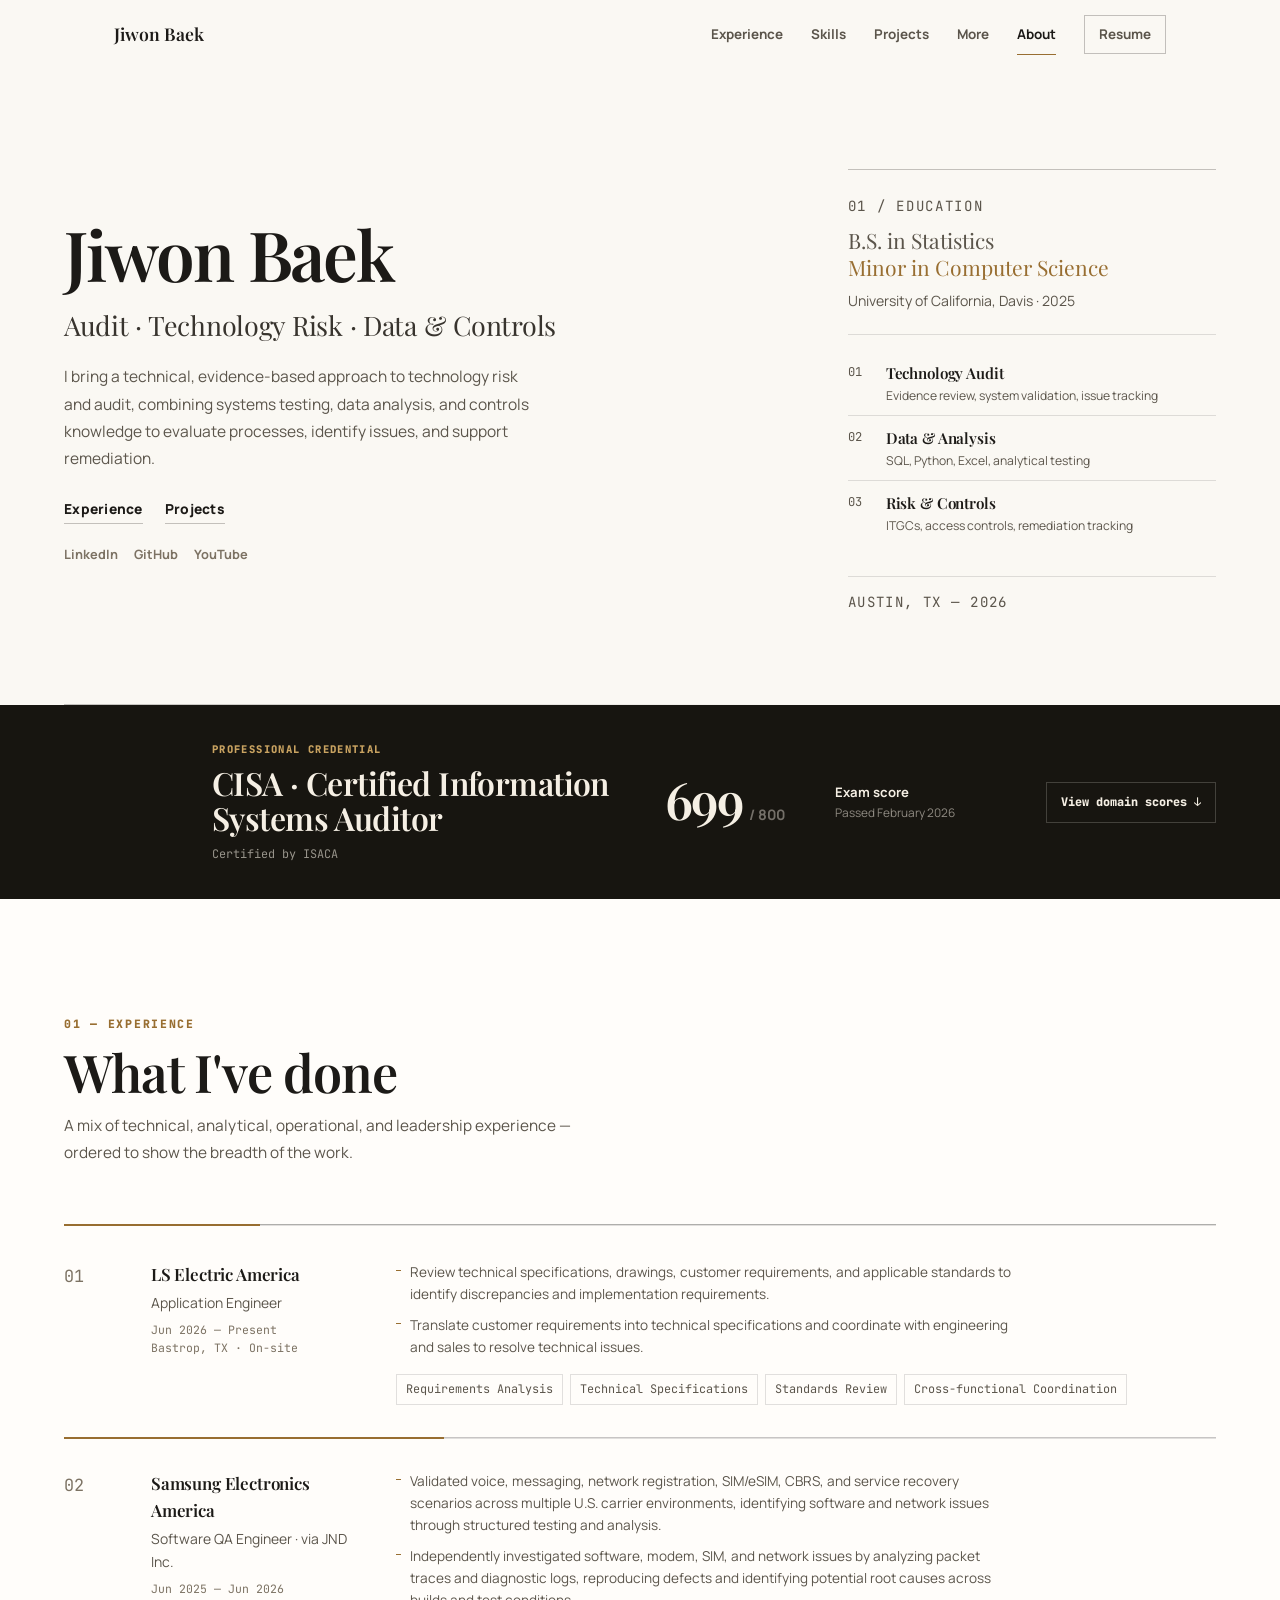
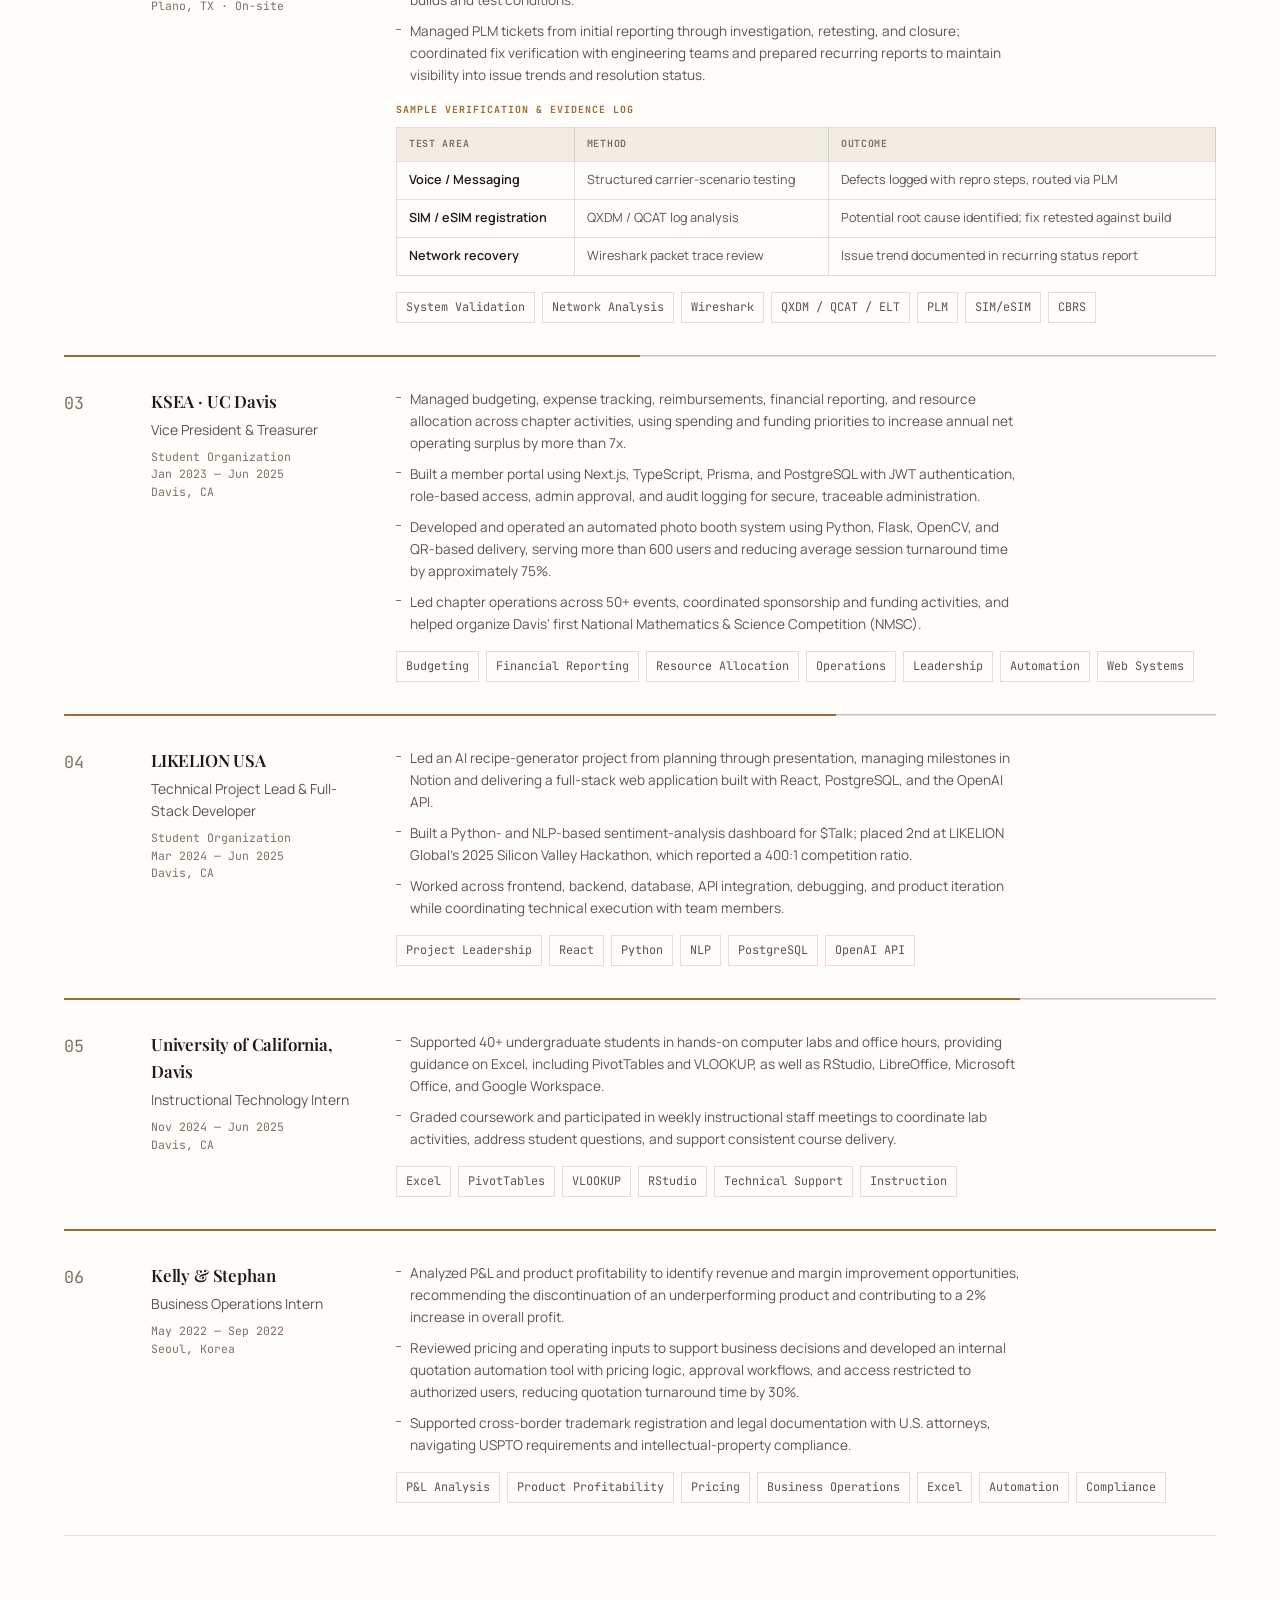
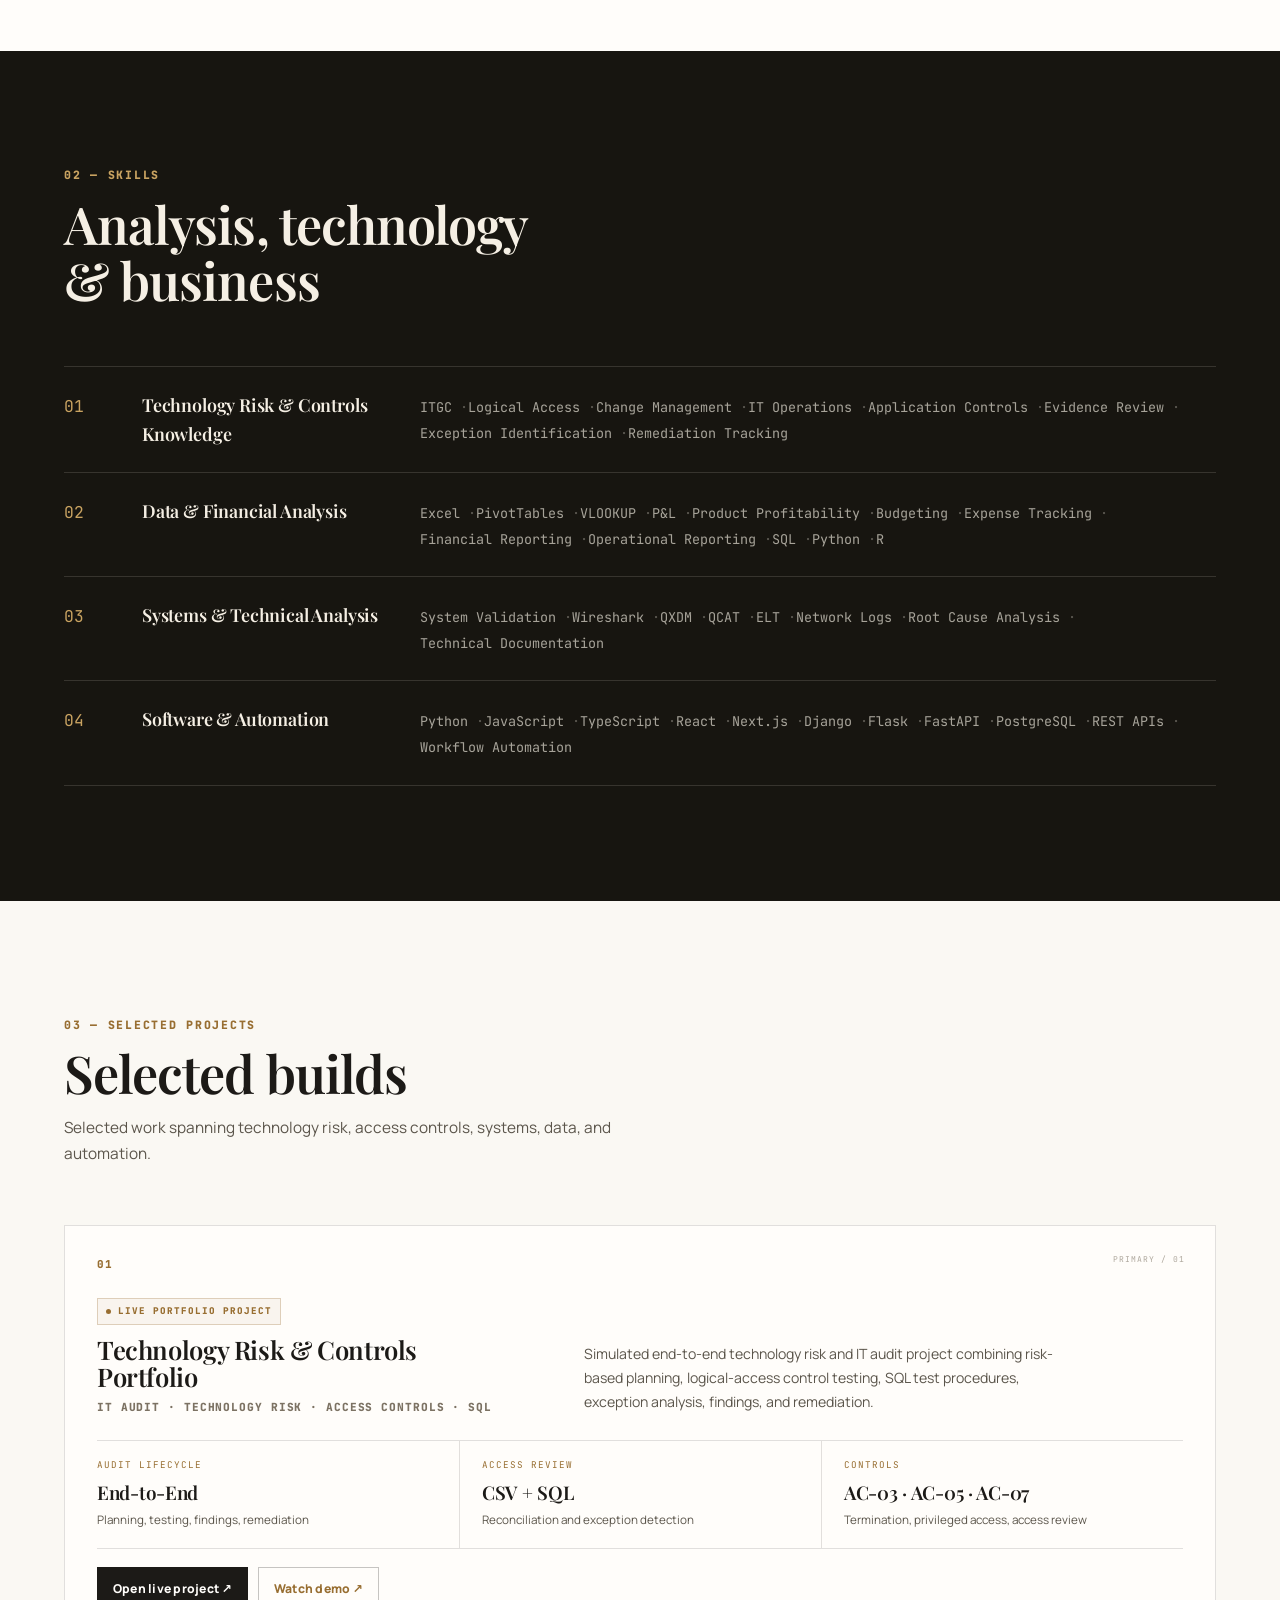
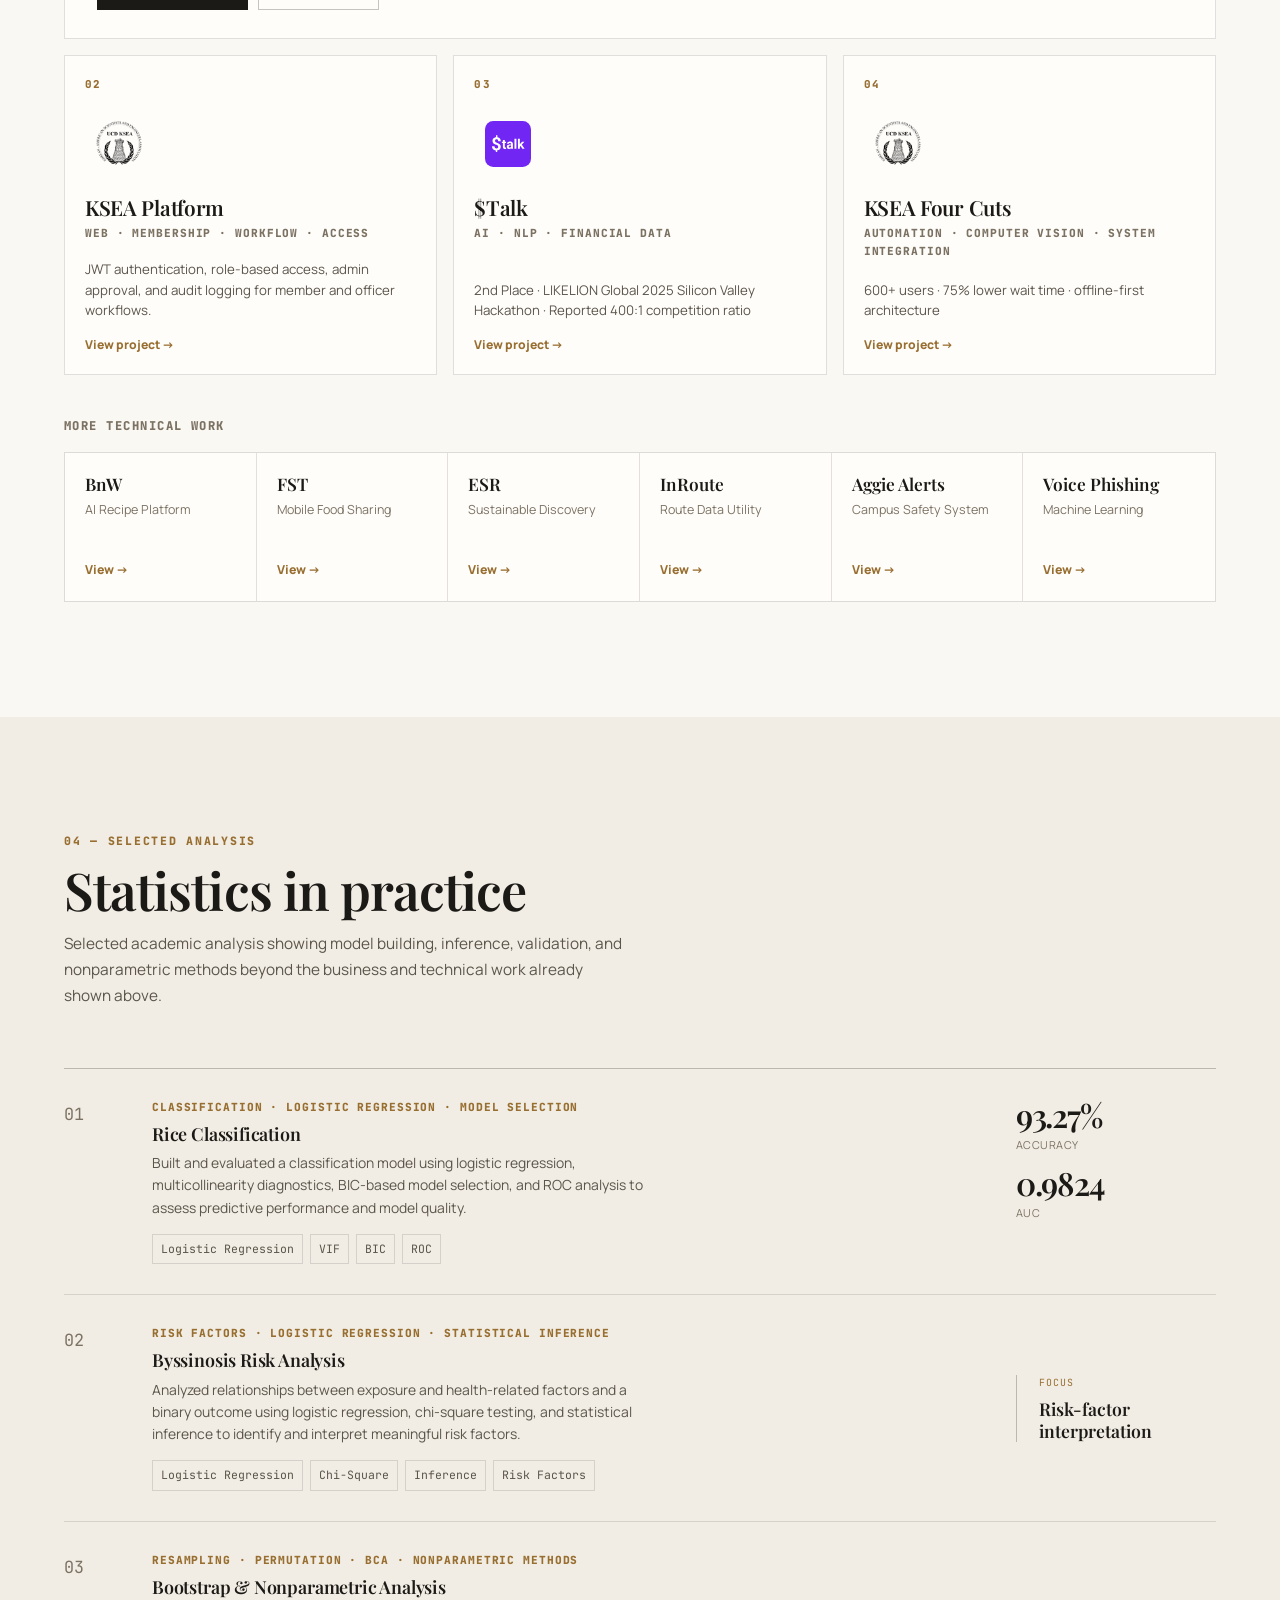
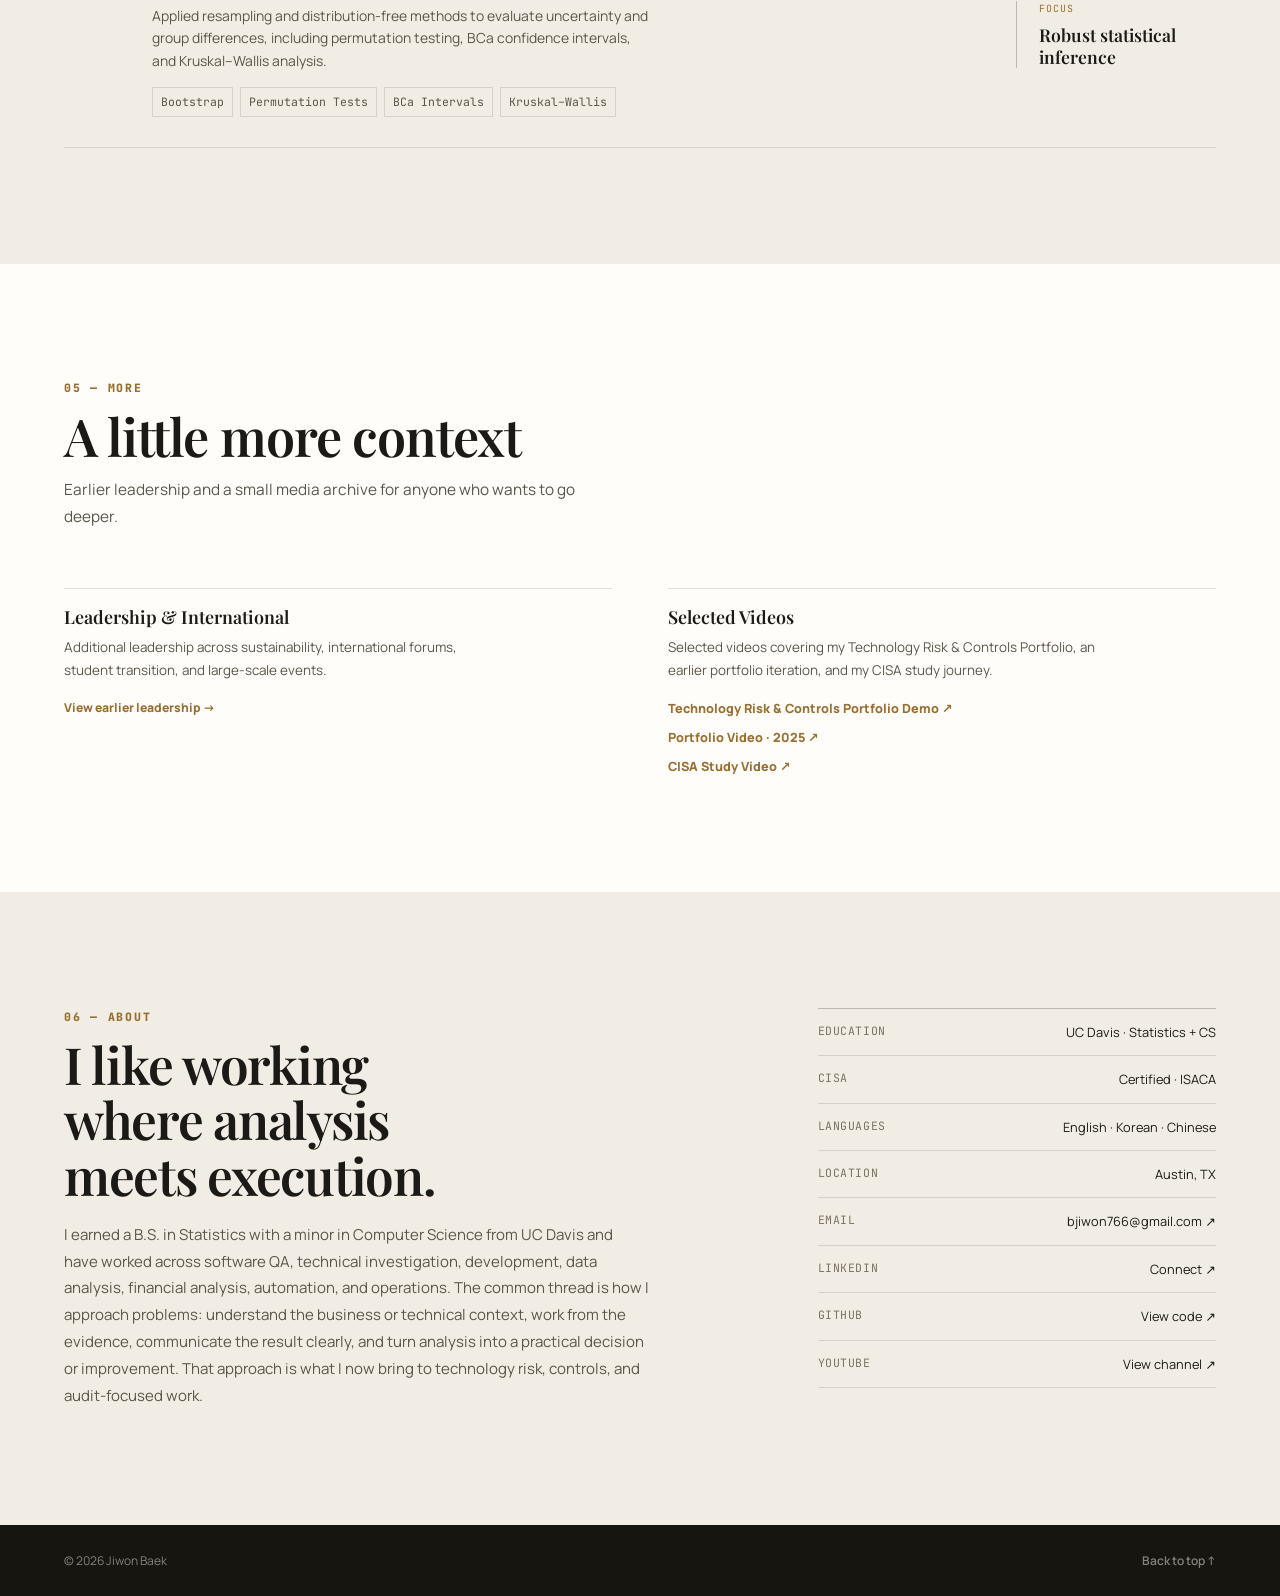
==== index.html @ 12bb27e0 "cisa change" ====
<!DOCTYPE html>
<html lang="en">
 <head>
  <meta charset="utf-8"/>
  <meta content="width=device-width, initial-scale=1.0" name="viewport"/>
  <title>Jiwon Baek &mdash; Portfolio</title>
  <meta content="Jiwon Baek — Technology Risk, IT Audit, Data & Controls. B.S. Statistics, UC Davis. Certified Information Systems Auditor (CISA). Exam score: 699/800." name="description"/>
  <meta content="#171510" name="theme-color"/>
  <meta content="Jiwon Baek &mdash; Portfolio" property="og:title"/>
  <meta content="Technology Risk · IT Audit · Data & Controls" property="og:description"/>
  <link href="https://fonts.googleapis.com" rel="preconnect"/>
  <link crossorigin="" href="https://fonts.gstatic.com" rel="preconnect"/>
  <link href="https://fonts.googleapis.com/css2?family=Playfair+Display:ital,wght@0,500;0,600;0,700;1,500&amp;family=Manrope:wght@400;500;600;700;800&amp;family=JetBrains+Mono:wght@400;500;600&amp;display=swap" rel="stylesheet"/>
  <link href="favicon.ico" rel="icon"/>
  <style id="portfolio-styles">
:root{
  --bg:#faf8f3;--paper:#fffdfa;--alt:#f1ede4;--ink:#1c1a17;--soft:#5b554b;--faint:#7c7263;
  --line:rgba(28,26,23,.13);--line-strong:rgba(28,26,23,.25);--gold:#986e31;--dark:#171510;
  --dark-line:rgba(245,239,228,.14);--cream:#f5efe4;--display:"Playfair Display",Georgia,serif;
  --body:"Manrope",system-ui,sans-serif;--mono:"JetBrains Mono",ui-monospace,SFMono-Regular,Menlo,monospace;
  --max:1180px;--gutter:clamp(22px,5vw,64px);--nav:70px;--ease:cubic-bezier(.22,1,.36,1)
}
*{box-sizing:border-box;margin:0;padding:0}
html{scroll-behavior:smooth}
body{background:var(--bg);color:var(--ink);font-family:var(--body);line-height:1.6;-webkit-font-smoothing:antialiased;overflow-x:hidden}
body.locked{overflow:hidden}
a{color:inherit;text-decoration:none}button{font:inherit;color:inherit;background:none;border:0;cursor:pointer}img{max-width:100%;display:block}ul,ol{list-style:none}
h1,h2,h3,h4{font-family:var(--display);font-weight:600;line-height:1.08}:focus-visible{outline:2px solid var(--gold);outline-offset:3px}
.skip-link{position:absolute;left:14px;top:-60px;background:var(--dark);color:var(--cream);padding:11px 16px;z-index:2000;transition:top .2s var(--ease)}
.skip-link:focus{top:14px}.section{padding:clamp(74px,9vw,116px) var(--gutter);scroll-margin-top:var(--nav)}.inner{max-width:var(--max);margin:0 auto}
.eyebrow{color:var(--gold);text-transform:uppercase;letter-spacing:.15em;font-size:.72rem;font-weight:800;margin-bottom:11px;font-family:var(--mono)}
.section-head{margin-bottom:clamp(40px,5vw,58px)}.section-head h2{font-size:clamp(2rem,4.1vw,3.25rem);max-width:15ch;letter-spacing:-.018em}
.section-head p:last-child{margin-top:13px;max-width:62ch;color:var(--soft);font-size:.96rem;line-height:1.72}
.reveal{opacity:0;transform:translateY(16px);transition:opacity .65s var(--ease),transform .65s var(--ease)}.reveal.visible{opacity:1;transform:none}

/* Nav */
.site-nav{position:sticky;top:0;z-index:80;height:var(--nav);background:rgba(250,248,243,.9);backdrop-filter:blur(11px);-webkit-backdrop-filter:blur(11px);border-bottom:1px solid transparent;transition:border-color .2s var(--ease)}
.site-nav.scrolled{border-color:var(--line);box-shadow:0 8px 28px rgba(28,26,23,.035)}.nav-inner{max-width:var(--max);margin:0 auto;padding:0 var(--gutter);height:100%;display:flex;align-items:center;justify-content:space-between}
.brand{font-family:var(--display);font-size:1.1rem;font-weight:600}.nav-links{display:flex;align-items:center;gap:28px;position:relative}.nav-links a{font-size:.84rem;font-weight:700;color:var(--soft);position:relative;padding:4px 0;transition:color .2s var(--ease)}
.nav-links a:hover,.nav-links a.active{color:var(--gold)}.nav-links a.active{color:var(--ink)}.nav-links .resume{border:1px solid var(--line-strong);padding:8px 14px;transition:all .2s var(--ease)}
.nav-links .resume:hover{background:var(--ink);color:var(--bg);border-color:var(--ink)}.nav-toggle{display:none}.nav-toggle span{display:block;width:23px;height:1.5px;background:var(--ink);margin:5px;transition:transform .2s var(--ease),opacity .2s var(--ease)}
.nav-toggle[aria-expanded="true"] span:nth-child(1){transform:translateY(6.5px) rotate(45deg)}.nav-toggle[aria-expanded="true"] span:nth-child(2){opacity:0}.nav-toggle[aria-expanded="true"] span:nth-child(3){transform:translateY(-6.5px) rotate(-45deg)}
.mobile-nav{display:none;position:absolute;top:var(--nav);left:0;right:0;background:var(--bg);border-bottom:1px solid var(--line)}.mobile-nav.open{display:block}.mobile-nav a{display:block;padding:14px var(--gutter);border-top:1px solid var(--line);font-size:.88rem;font-weight:700}
.nav-active-line{position:absolute;left:0;bottom:-1px;width:0;height:1px;background:var(--gold);opacity:0;transform:translateX(0);transition:transform .34s var(--ease),width .34s var(--ease),opacity .22s var(--ease);pointer-events:none}.nav-links.has-active-line .nav-active-line{opacity:1}

/* Hero */
.hero{position:relative;padding:clamp(78px,11vh,116px) var(--gutter) clamp(64px,8vw,92px);min-height:calc(72vh - var(--nav));display:flex;align-items:center}.hero::after{content:"";position:absolute;left:var(--gutter);right:var(--gutter);bottom:0;max-width:var(--max);margin:auto;height:1px;background:linear-gradient(90deg,var(--line-strong),transparent 65%)}
.hero-grid{max-width:var(--max);width:100%;margin:0 auto;display:grid;grid-template-columns:minmax(0,1.3fr) minmax(280px,.7fr);gap:clamp(48px,8vw,100px);align-items:center}.hero h1{font-size:clamp(2.7rem,5.4vw,4.6rem);max-width:none;letter-spacing:-.03em;line-height:1.02}.hero-copy{font-family:var(--display);font-size:clamp(1.25rem,2.1vw,1.7rem);color:#38342e;margin-top:16px;max-width:34ch;letter-spacing:-.01em}.hero-intro-simple{margin-top:16px;max-width:52ch;color:var(--soft);font-size:.97rem;line-height:1.75}
.hero-actions{display:flex;gap:22px;align-items:center;margin-top:26px;flex-wrap:wrap}.text-link{font-size:.86rem;font-weight:800;letter-spacing:.02em;position:relative;padding-bottom:3px;border-bottom:1px solid var(--line-strong);transition:border-color .2s var(--ease),color .2s var(--ease)}.text-link:hover{border-color:var(--gold);color:var(--gold)}.social{display:flex;gap:16px;margin-top:20px;color:var(--faint);font-size:.8rem;font-weight:700}.social a:hover{color:var(--gold)}
.hero-profile{display:grid;gap:22px}.hero-meta-block{border-top:1px solid var(--line-strong);padding-top:16px}.hero-meta-index{font-family:var(--mono);color:var(--gold);text-transform:uppercase;font-size:.6rem;letter-spacing:.12em;margin-bottom:9px}.hero-profile .degree{font-family:var(--display);font-size:1.32rem;line-height:1.28}.hero-profile .degree span{color:var(--gold)}.hero-profile p{color:var(--soft);font-size:.88rem;margin-top:9px}.hero-location{font-family:var(--mono);font-size:.62rem;text-transform:uppercase;letter-spacing:.1em;color:var(--faint);padding-top:14px;border-top:1px solid var(--line)}
.hero-focus{border-top:1px solid var(--line);padding-top:16px;display:grid}.hero-focus-row{display:grid;grid-template-columns:26px 1fr;gap:12px;padding:10px 0;border-bottom:1px solid var(--line)}.hero-focus-row:last-child{border-bottom:0}.hero-focus-no{font-family:var(--mono);font-size:.72rem;color:var(--gold);padding-top:1px}.hero-focus-row strong{display:block;font-family:var(--display);font-size:.95rem;font-weight:600;letter-spacing:-.01em}.hero-focus-row span{display:block;font-size:.76rem;color:var(--soft);margin-top:2px;line-height:1.45}

/* CISA */
.cisa{background:var(--dark);color:var(--cream);padding:0 var(--gutter)}
.cisa-main{
  max-width:var(--max);margin:0 auto;min-height:190px;
  display:grid;grid-template-columns:118px minmax(0,1.45fr) .48fr .62fr auto;
  gap:30px;align-items:center
}
.cisa-credly-badge{
  width:108px;height:194px;overflow:hidden;
  display:flex;align-items:center;justify-content:center
}
.cisa-credly-badge>div{
  width:150px;height:270px;
  transform:scale(.72);
  transform-origin:center center;
  flex:0 0 150px
}
.cisa-label small{
  display:block;color:#c9a361;font-size:.66rem;font-weight:800;
  letter-spacing:.13em;text-transform:uppercase;margin-bottom:7px;font-family:var(--mono)
}
.cisa-label strong{
  display:block;font-family:var(--display);
  font-size:clamp(1.5rem,2.5vw,2.2rem);
  font-weight:600;letter-spacing:-.018em;line-height:1.12
}
.cisa-credential-note{
  margin-top:9px;color:rgba(245,239,228,.58);
  font-size:.74rem;font-family:var(--mono)
}
.cisa-score{display:flex;align-items:baseline;gap:6px}
.cisa-score strong{
  font-family:var(--display);font-size:clamp(2.4rem,4vw,3.35rem);
  line-height:.85;font-weight:600;letter-spacing:-.04em
}
.cisa-score span{color:rgba(245,239,228,.42);font-weight:700;font-size:.9rem}
.cisa-meta{font-size:.74rem;color:rgba(245,239,228,.54);line-height:1.55}
.cisa-meta strong{display:block;color:var(--cream);font-size:.82rem;font-weight:700}
.cisa-meta span{display:block;margin-top:2px}
.cisa-toggle{
  border:1px solid rgba(245,239,228,.2);color:var(--cream);
  padding:10px 14px;font-size:.74rem;font-weight:800;white-space:nowrap;
  font-family:var(--mono);transition:border-color .2s var(--ease),color .2s var(--ease)
}
.cisa-toggle:hover{border-color:#c9a361;color:#c9a361}
.cisa-details{
  max-width:var(--max);margin:0 auto;display:grid;grid-template-rows:0fr;
  opacity:0;padding-bottom:0;
  transition:grid-template-rows .38s var(--ease),opacity .28s var(--ease),padding-bottom .38s var(--ease)
}
.cisa-details.open{grid-template-rows:1fr;opacity:1;padding-bottom:38px}
.cisa-details>.cisa-detail-grid{
  min-height:0;overflow:hidden;padding-top:0;border-top-color:transparent;
  transition:padding-top .38s var(--ease),border-color .38s var(--ease);
  display:grid;grid-template-columns:minmax(0,1fr) minmax(240px,.34fr);gap:54px
}
.cisa-details.open>.cisa-detail-grid{padding-top:30px;border-top:1px solid var(--dark-line)}
.domain-list{border-top:1px solid var(--dark-line)}
.domain-row{
  display:grid;grid-template-columns:38px minmax(0,1fr) 64px;gap:16px;align-items:center;
  min-height:56px;border-bottom:1px solid var(--dark-line);transition:background .2s var(--ease)
}
.domain-row:hover{background:rgba(245,239,228,.025)}
.domain-rank{font-size:.62rem;font-weight:800;letter-spacing:.1em;color:#c9a361;font-family:var(--mono)}
.domain-name{color:rgba(245,239,228,.74);font-size:.78rem;line-height:1.4}
.domain-row strong{font-family:var(--display);font-size:1.3rem;font-weight:600;text-align:right}
.cisa-summary strong{display:block;color:var(--cream);font-family:var(--display);font-size:1.3rem;margin-bottom:10px;font-weight:600}
.cisa-summary p{line-height:1.65;color:rgba(245,239,228,.62);font-size:.81rem}

/* Experience */
.experience{background:var(--paper)}.exp-list{border-top:1px solid var(--line-strong)}.exp-item{position:relative;display:grid;grid-template-columns:62px 220px minmax(0,1fr);gap:25px;padding:32px 0;border-bottom:1px solid var(--line);transition:background .22s var(--ease)}.exp-item:first-child{padding-top:36px}.exp-item-progress{position:absolute;z-index:3;top:-1px;left:0;right:0;height:2px;background:var(--line);overflow:hidden;pointer-events:none}.exp-item-progress span{display:block;width:0!important;height:100%;background:var(--gold);transform-origin:left center;transition:width .6s var(--ease)}.exp-item-progress.is-visible span{width:var(--exp-step-target)!important}.exp-item.active-experience{background:linear-gradient(90deg,rgba(152,110,49,.03),transparent 42%)}.exp-item.active-experience .exp-index{color:var(--gold)}.exp-item.active-experience .exp-org{color:var(--ink)}.exp-index{font-family:var(--mono);font-size:1.05rem;color:var(--faint);padding-top:2px}.exp-org{font-family:var(--display);font-size:1.06rem;font-weight:600;letter-spacing:-.01em}.exp-role{font-size:.87rem;color:var(--soft);margin-top:4px}.exp-meta{font-size:.72rem;color:var(--faint);margin-top:7px;line-height:1.5;font-family:var(--mono)}.bullets{display:grid;gap:9px}.bullets li{position:relative;padding-left:14px;color:var(--soft);font-size:.85rem;line-height:1.62;max-width:78ch}.bullets li::before{content:"";position:absolute;left:0;top:.68em;width:5px;height:1px;background:var(--gold)}.tags{display:flex;flex-wrap:wrap;gap:7px;row-gap:8px;margin-top:16px}.tags span{font-size:.74rem;color:var(--soft);border:1px solid var(--line);padding:5px 9px;font-family:var(--mono);transition:border-color .2s var(--ease)}.exp-item:hover .tags span{border-color:rgba(152,110,49,.24)}
.evidence-table{margin-top:16px;border:1px solid var(--line);width:100%;border-collapse:collapse;font-size:.79rem}.evidence-table caption{text-align:left;font-family:var(--mono);font-size:.62rem;text-transform:uppercase;letter-spacing:.1em;color:var(--gold);margin-bottom:9px;font-weight:700}.evidence-table th,.evidence-table td{border:1px solid var(--line);padding:9px 12px;text-align:left;vertical-align:top;line-height:1.5}.evidence-table thead th{background:var(--alt);font-family:var(--mono);font-size:.62rem;text-transform:uppercase;letter-spacing:.07em;color:var(--faint);font-weight:700}.evidence-table tbody td{color:var(--soft)}.evidence-table tbody td:first-child{color:var(--ink);font-weight:600}

/* Skills */
.skills{background:var(--dark);color:var(--cream)}.skills .eyebrow{color:#c9a361}.skill-rows{border-top:1px solid var(--dark-line)}.skill-row{position:relative;display:grid;grid-template-columns:50px 250px minmax(0,1fr);gap:28px;padding:24px 0;border-bottom:1px solid var(--dark-line);align-items:baseline;transition:background .22s var(--ease)}.skill-row:hover{background:rgba(245,239,228,.018)}.skill-index{font-family:var(--mono);font-size:1.02rem;color:#c9a361}.skill-title{font-family:var(--display);font-size:1.12rem;font-weight:600;letter-spacing:-.01em}.skill-tags{display:flex;flex-wrap:wrap;font-size:.84rem;color:rgba(245,239,228,.65);font-family:var(--mono);line-height:1.9}.skill-tags li:not(:last-child)::after{content:" · ";color:rgba(245,239,228,.3)}

/* Projects */
.projects{background:var(--bg)}.gallery-wall{display:grid;grid-template-columns:1fr 1fr;gap:16px}.project{position:relative;background:var(--paper);border:1px solid var(--line);padding:23px;display:flex;flex-direction:column;text-align:left;transition:border-color .2s var(--ease),transform .2s var(--ease)}.project:hover{border-color:var(--gold)}.project[href]:hover{transform:translateY(-2px)}.project-live-badge{display:inline-flex;align-items:center;gap:7px;width:max-content;margin-bottom:11px;padding:5px 8px;border:1px solid rgba(152,110,49,.28);background:rgba(152,110,49,.06);color:var(--gold);font-family:var(--mono);font-size:.58rem;font-weight:800;letter-spacing:.11em;text-transform:uppercase}.project-live-badge::before{content:"";width:5px;height:5px;border-radius:50%;background:var(--gold)}.project-primary-identity{display:flex;flex-direction:column;align-items:flex-start;min-width:0}.project-primary-cta{display:inline-flex;align-items:center;justify-content:center;width:max-content;margin-top:20px!important;padding:11px 15px;background:var(--ink);color:var(--paper)!important;border:1px solid var(--ink);font-size:.76rem;font-weight:800;letter-spacing:.02em;transition:transform .2s var(--ease),background .2s var(--ease),border-color .2s var(--ease)}.project[href]:hover .project-primary-cta{background:var(--gold);border-color:var(--gold);transform:translateY(-1px)}.project-no{font-size:.68rem;color:var(--gold);font-weight:800;letter-spacing:.13em;font-family:var(--mono)}.project-visual{display:grid;place-items:center;margin:16px 0}.project-visual img{max-height:68px;max-width:62%;object-fit:contain}.logo-fallback{width:68px;height:68px;display:grid;place-items:center;background:var(--alt);border:1px solid var(--line);font-family:var(--display);font-size:1.15rem}.project h3{font-size:1.3rem;letter-spacing:-.015em}.project-type{font-size:.7rem;text-transform:uppercase;letter-spacing:.08em;color:var(--faint);font-weight:800;margin-top:7px;font-family:var(--mono)}.project-result{color:var(--soft);font-size:.83rem;margin-top:auto;padding-top:16px;line-height:1.55}.project-open{color:var(--gold);font-size:.76rem;font-weight:800;margin-top:14px}.project-hero{grid-column:1/-1;padding:30px 32px 28px;min-height:0}.project-hero::after{content:"PRIMARY  /  01";position:absolute;right:30px;top:27px;font-family:var(--mono);font-size:.5rem;letter-spacing:.12em;color:var(--faint);opacity:.62}.project-hero-main{display:grid;grid-template-columns:minmax(270px,.8fr) minmax(0,1.2fr);gap:clamp(42px,7vw,88px);align-items:end;padding:24px 0 24px}.project-identity{display:flex;align-items:center;gap:22px;min-width:0}.project-hero .project-visual{flex:0 0 auto;width:88px;height:88px;margin:0;display:grid;place-items:center}.project-hero .project-visual img{max-width:82px;max-height:76px}.project-hero .logo-fallback{width:72px;height:72px;font-size:1.25rem}.project-hero h3{font-size:1.6rem}.project-hero .project-type{margin-top:8px;line-height:1.55}.project-hero .project-result{max-width:55ch;margin:0;padding:0 12px 2px 0;font-size:.88rem;line-height:1.7}.control-summary{display:grid;grid-template-columns:repeat(3,minmax(0,1fr));border-top:1px solid var(--line);border-bottom:1px solid var(--line)}.control-summary>div{min-width:0;padding:18px 22px 18px 0}.control-summary>div+div{border-left:1px solid var(--line);padding-left:22px}.control-summary span{display:block;font-family:var(--mono);font-size:.58rem;line-height:1.4;text-transform:uppercase;letter-spacing:.11em;color:var(--gold)}.control-summary strong{display:block;margin-top:6px;font-family:var(--display);font-size:1.18rem;font-weight:600;letter-spacing:-.015em}.control-summary p{margin-top:4px;color:var(--soft);font-size:.73rem;line-height:1.5}.project-hero .project-open{align-self:flex-start;margin-top:18px}
.project-primary-actions{
  display:flex;
  gap:10px;
  align-items:center;
  flex-wrap:wrap;
  margin-top:18px;
}
.project-primary-actions .project-primary-cta{
  margin-top:0!important;
}
.project-demo-cta{
  display:inline-flex;
  align-items:center;
  justify-content:center;
  width:max-content;
  padding:11px 15px;
  border:1px solid var(--line-strong);
  background:var(--paper);
  color:var(--gold);
  font-size:.76rem;
  font-weight:800;
  letter-spacing:.02em;
  transition:transform .2s var(--ease),border-color .2s var(--ease),background .2s var(--ease),color .2s var(--ease);
}
.project-demo-cta:hover{
  transform:translateY(-1px);
  border-color:var(--gold);
  background:var(--alt);
  color:var(--gold);
}
.project-secondary-grid{grid-column:1/-1;display:grid;grid-template-columns:repeat(3,minmax(0,1fr));gap:16px}.project-secondary{min-height:260px;padding:20px}.project-secondary h3{font-size:1.3rem}.project-secondary .project-visual{height:76px;margin:12px 0 14px}.project-secondary .project-visual img{max-height:68px;max-width:68%}.more-label{margin:42px 0 15px;font-size:.76rem;color:var(--faint);font-weight:800;text-transform:uppercase;letter-spacing:.12em;font-family:var(--mono)}.project-strip{display:grid;grid-template-columns:repeat(6,1fr);border:1px solid var(--line)}.mini{position:relative;min-height:148px;padding:21px 20px;background:var(--paper);border-right:1px solid var(--line);display:flex;flex-direction:column;text-align:left;transition:background .2s var(--ease)}.mini:last-child{border-right:0}.mini:hover{background:var(--alt)}.mini h4{font-size:1.08rem;font-weight:600;font-family:var(--display);line-height:1.2}.mini p{font-size:.78rem;color:var(--faint);margin-top:7px;line-height:1.45}.mini span{margin-top:auto;color:var(--gold);font-size:.77rem;font-weight:800}

/* Analysis */
.analysis{background:var(--alt)}.analysis-list{border-top:1px solid var(--line-strong)}.analysis-item{position:relative;display:grid;grid-template-columns:60px minmax(0,1fr) 200px;gap:28px;padding:30px 0;border-bottom:1px solid var(--line);align-items:start}.analysis-index{font-family:var(--mono);font-size:1.05rem;color:var(--faint);padding-top:2px}.analysis-tag{font-size:.7rem;color:var(--gold);font-weight:800;letter-spacing:.08em;text-transform:uppercase;font-family:var(--mono)}.analysis-title{font-size:1.12rem;margin-top:7px;letter-spacing:-.01em}.analysis-desc{color:var(--soft);font-size:.87rem;margin-top:9px;max-width:62ch;line-height:1.6}.analysis-methods{display:flex;flex-wrap:wrap;gap:7px;margin-top:15px}.analysis-methods span{font-family:var(--mono);font-size:.72rem;color:var(--soft);border:1px solid var(--line);padding:5px 8px}.analysis-highlight{display:flex;flex-direction:column;gap:14px}.analysis-highlight div strong{display:block;font-family:var(--display);font-size:2rem;font-weight:600;line-height:1;letter-spacing:-.04em;font-variant-numeric:tabular-nums}.analysis-highlight div strong.counting{color:var(--gold)}.analysis-highlight div span{display:block;font-size:.68rem;color:var(--faint);margin-top:5px;text-transform:uppercase;letter-spacing:.04em}.analysis-note{align-self:center;border-left:1px solid var(--line-strong);padding-left:22px}.analysis-note span{display:block;font-family:var(--mono);font-size:.62rem;text-transform:uppercase;letter-spacing:.1em;color:var(--gold);margin-bottom:7px}.analysis-note strong{display:block;font-family:var(--display);font-weight:600;font-size:1.1rem;line-height:1.25}

/* More */
.more{background:var(--paper)}.more-grid{display:grid;grid-template-columns:1fr 1fr;gap:56px}.more-block{border-top:1px solid var(--line);padding-top:18px}.more-block h3{font-size:1.12rem;margin-bottom:10px}.more-block>p{font-size:.84rem;color:var(--soft);line-height:1.68;max-width:54ch}.more-action{margin-top:16px;color:var(--gold);font-size:.76rem;font-weight:800}.more-detail{display:none;margin-top:15px;padding-top:13px;border-top:1px solid var(--line)}.more-detail.open{display:block}.more-detail li{font-size:.79rem;color:var(--soft);margin:9px 0;line-height:1.55}.video-links{display:grid;gap:9px;margin-top:17px}.video-links a{font-size:.79rem;color:var(--gold);font-weight:800}

/* About */
.about{background:var(--alt)}.about-grid{display:grid;grid-template-columns:1.25fr .75fr;gap:clamp(44px,7vw,90px)}.about h2{font-size:clamp(2rem,4vw,3.2rem);max-width:14ch;letter-spacing:-.025em}.about-copy{color:var(--soft);font-size:.94rem;max-width:65ch;margin-top:19px;line-height:1.78}.contact-list{border-top:1px solid var(--line-strong)}.contact-list a,.contact-list div{display:flex;justify-content:space-between;gap:20px;padding:13px 0;border-bottom:1px solid var(--line);font-size:.8rem;transition:padding .2s var(--ease)}.contact-list span:first-child{color:var(--faint);font-family:var(--mono);font-size:.72rem;text-transform:uppercase;letter-spacing:.05em}.contact-list a:hover span:last-child{color:var(--gold)}

/* Footer */
footer{background:var(--dark);color:rgba(245,239,228,.5);padding:26px var(--gutter);font-size:.75rem}.footer-inner{max-width:var(--max);margin:auto;display:flex;justify-content:space-between;gap:20px;flex-wrap:wrap;align-items:center}.footer-inner a{color:rgba(245,239,228,.5);font-weight:600}.footer-inner a:hover{color:#c9a361}

/* Modals */
.modal{position:fixed;inset:0;z-index:220;display:grid;place-items:center;padding:22px;opacity:0;pointer-events:none;transition:opacity .2s var(--ease)}.modal.open{opacity:1;pointer-events:auto}.modal-bg{position:absolute;inset:0;background:rgba(10,9,7,.76);backdrop-filter:blur(4px)}.modal-panel{position:relative;z-index:1;width:min(760px,100%);max-height:86vh;overflow:auto;background:var(--paper);padding:clamp(28px,5vw,50px);border:1px solid var(--line);transform:translateY(10px);opacity:0;transition:transform .28s var(--ease),opacity .22s var(--ease)}.modal.open .modal-panel{transform:none;opacity:1}.modal-close{position:absolute;right:17px;top:17px;width:35px;height:35px;border:1px solid var(--line-strong);transition:border-color .2s var(--ease),color .2s var(--ease)}.modal-close:hover{border-color:var(--gold);color:var(--gold)}.modal-kicker{font-size:.68rem;color:var(--gold);font-weight:800;text-transform:uppercase;letter-spacing:.11em;font-family:var(--mono)}.modal-title{font-size:clamp(1.9rem,4vw,2.6rem);margin-top:7px;padding-right:42px;letter-spacing:-.02em}.modal-sub{font-size:.8rem;color:var(--faint);margin-top:6px}.modal-grid{display:grid;grid-template-columns:1fr 1fr;gap:25px;margin-top:27px}.modal-block h4{font-family:var(--body);font-size:.68rem;text-transform:uppercase;letter-spacing:.11em;margin-bottom:7px;color:var(--faint)}.modal-block p,.modal-block li{font-size:.84rem;color:var(--soft)}.modal-block li{margin:5px 0;font-family:var(--mono);font-size:.78rem}.modal-full{grid-column:1/-1}.arch{padding:20px 22px;font-size:.8rem;line-height:1.8;min-height:100px;display:flex;align-items:center;font-family:var(--mono);white-space:pre-wrap;color:var(--soft);border:1px solid var(--line);border-left:2px solid var(--gold);background:linear-gradient(90deg,rgba(152,110,49,.07),transparent 72%),var(--alt)}.result-figures{display:flex;gap:34px;flex-wrap:wrap;margin-top:4px}.result-figures div strong{display:block;font-family:var(--display);font-size:1.8rem;font-weight:600;letter-spacing:-.04em}.result-figures div span{display:block;font-size:.66rem;color:var(--faint);text-transform:uppercase;letter-spacing:.05em;margin-top:4px}

@media(max-width:1100px){.project-hero-main{grid-template-columns:1fr;gap:22px;align-items:start}.project-hero .project-result{max-width:68ch}.project-secondary-grid{grid-template-columns:1fr 1fr}.project-secondary:last-child{grid-column:1/-1}}
@media(max-width:1000px){.cisa-main{grid-template-columns:170px 1fr .55fr}.cisa-credly-badge{grid-row:1/3}.cisa-meta{grid-column:2/4}.cisa-toggle{grid-column:1/-1}.project-strip{grid-template-columns:repeat(3,1fr)}.hero-grid{grid-template-columns:1fr}.cisa-main{grid-template-columns:1fr .55fr .7fr}.cisa-toggle{grid-column:1/-1;justify-self:start;margin-bottom:22px}.cisa-details>.cisa-detail-grid{grid-template-columns:1fr}.cisa-summary{border-top:1px solid var(--dark-line);padding-top:20px}.analysis-item{grid-template-columns:44px minmax(0,1fr)}.analysis-highlight,.analysis-note{grid-column:1/-1;margin-top:14px;margin-left:44px}.analysis-note{border-left:1px solid var(--line);padding-left:0;padding-top:14px;border-top:1px solid var(--line)}}
@media(max-width:760px){.nav-links{display:none}.nav-toggle{display:block}.hero h1{font-size:clamp(2.6rem,11vw,3.6rem)}.exp-item{grid-template-columns:38px minmax(0,1fr);gap:10px 14px}.exp-index{grid-column:1;grid-row:1;padding-top:3px}.exp-item>.exp-index+div{grid-column:2;grid-row:1;min-width:0}.exp-item>div:last-child{grid-column:2;grid-row:2;min-width:0;margin-top:5px}.evidence-table{display:block;width:100%;overflow-x:auto;-webkit-overflow-scrolling:touch}.skill-row{grid-template-columns:32px minmax(0,1fr);gap:8px 12px}.skill-index{grid-column:1;grid-row:1}.skill-title{grid-column:2;grid-row:1}.skill-tags{grid-column:2}.domain-row{grid-template-columns:1fr 54px}.gallery-wall{display:flex;flex-direction:column;gap:14px}.project-hero{padding:24px 20px 22px}.project-hero::after{display:none}.project-hero-main{padding:18px 0 20px;gap:20px}.project-identity{gap:16px}.project-hero .project-visual{width:68px;height:68px}.project-hero .project-visual img{max-width:64px;max-height:60px}.project-hero h3{font-size:1.4rem}.project-primary-actions{width:100%;flex-direction:column;align-items:stretch}.project-primary-cta,.project-demo-cta{width:100%;margin-top:0!important}.control-summary{grid-template-columns:1fr}.control-summary>div{padding:14px 0}.control-summary>div+div{border-left:0;border-top:1px solid var(--line);padding-left:0}.project-secondary-grid{display:flex;flex-direction:column}.project-secondary{min-height:0}.project-strip{grid-template-columns:1fr 1fr}.mini{border-bottom:1px solid var(--line)}.analysis-highlight,.analysis-note{margin-left:0}.more-grid{grid-template-columns:1fr;gap:34px}.about-grid{grid-template-columns:1fr;gap:38px}.modal{padding:0;align-items:end}.modal-panel{width:100%;max-height:92vh;border-left:0;border-right:0;border-bottom:0;padding:28px 20px 34px}.modal-grid{grid-template-columns:1fr;gap:22px}.modal-full{grid-column:auto}}
@media(max-width:640px){.evidence-table{display:block;overflow-x:auto;white-space:nowrap}}
@media(max-width:500px){.cisa-main{grid-template-columns:1fr;padding:22px 0 26px}.cisa-credly-badge{grid-row:auto;justify-content:center}.cisa-label{min-width:0;text-align:center}.cisa-score{grid-column:auto;justify-content:center}.cisa-meta{grid-column:auto;text-align:center}.footer-inner{flex-direction:column;align-items:flex-start}}
@media(max-width:480px){.project-strip{grid-template-columns:1fr}}
@media(prefers-reduced-motion:reduce){html{scroll-behavior:auto}*{transition-duration:.001ms!important;animation-duration:.001ms!important}.reveal{opacity:1;transform:none}}
  </style>
 
<style id="cisa-compact-responsive">
@media(max-width:1000px){
  .cisa-main{grid-template-columns:110px minmax(0,1fr) auto;gap:22px;padding:12px 0}
  .cisa-credly-badge{grid-row:1/3}
  .cisa-score{justify-self:end}
  .cisa-meta{grid-column:2/3}
  .cisa-toggle{grid-column:3/4;grid-row:2}
}
@media(max-width:700px){
  .cisa-main{grid-template-columns:92px 1fr;padding:18px 0 20px;gap:16px 18px}
  .cisa-credly-badge{width:86px;height:155px;grid-row:1/4}
  .cisa-credly-badge>div{transform:scale(.575)}
  .cisa-label strong{font-size:1.45rem}
  .cisa-score{grid-column:2;justify-self:start}
  .cisa-meta{grid-column:2}
  .cisa-toggle{grid-column:2;grid-row:auto;justify-self:start}
}
@media(max-width:480px){
  .cisa-main{grid-template-columns:1fr;text-align:center}
  .cisa-credly-badge{grid-row:auto;justify-self:center}
  .cisa-label,.cisa-score,.cisa-meta,.cisa-toggle{grid-column:1}
  .cisa-score{justify-self:center}
  .cisa-toggle{justify-self:center}
}
</style>

</head>
 <body>
  <a class="skip-link" href="#main">Skip to content</a>
  <header class="site-nav" id="nav">
   <div class="nav-inner">
    <a class="brand" href="#top">Jiwon Baek</a>
    <nav aria-label="Primary" class="nav-links">
     <a data-nav="experience" href="#experience">Experience</a><a data-nav="skills" href="#skills">Skills</a><a data-nav="projects" href="#projects">Projects</a><a data-nav="more" href="#more">More</a><a data-nav="about" href="#about">About</a><a class="resume" href="resume.html">Resume</a><span aria-hidden="true" class="nav-active-line"></span>
    </nav>
    <button aria-controls="mobileNav" aria-expanded="false" aria-label="Open menu" class="nav-toggle" id="navToggle" type="button"><span></span><span></span><span></span></button>
   </div>
   <nav aria-label="Mobile" class="mobile-nav" id="mobileNav"><a href="#experience">Experience</a><a href="#skills">Skills</a><a href="#projects">Projects</a><a href="#more">More</a><a href="#about">About</a><a class="resume" href="resume.html">Resume</a></nav>
  </header>

  <main id="main">
   <section class="hero" id="top">
    <div class="hero-grid">
     <div class="reveal">
      <h1>Jiwon Baek</h1>
      <p class="hero-copy">Audit &middot; Technology Risk &middot; Data &amp; Controls</p>
      <p class="hero-intro-simple">I bring a technical, evidence-based approach to technology risk and audit, combining systems testing, data analysis, and controls knowledge to evaluate processes, identify issues, and support remediation.</p>
      <div class="hero-actions"><a class="text-link" href="#experience">Experience</a><a class="text-link" href="#projects">Projects</a></div>
      <div class="social"><a href="https://www.linkedin.com/in/jionebaek/" rel="noopener" target="_blank">LinkedIn</a><a href="https://github.com/sjbaek100" rel="noopener" target="_blank">GitHub</a><a href="https://www.youtube.com/channel/UCz0_jy5WUFqdE1-4VKOioBQ" rel="noopener" target="_blank">YouTube</a></div>
     </div>
     <div class="hero-profile reveal">
      <div class="hero-meta-block"><p class="hero-meta-index">01 / Education</p><p class="degree">B.S. in Statistics<br/><span>Minor in Computer Science</span></p><p>University of California, Davis &middot; 2025</p></div>
      <div class="hero-focus">
       <div class="hero-focus-row"><span class="hero-focus-no">01</span><div><strong>Technology Audit</strong><span>Evidence review, system validation, issue tracking</span></div></div>
       <div class="hero-focus-row"><span class="hero-focus-no">02</span><div><strong>Data &amp; Analysis</strong><span>SQL, Python, Excel, analytical testing</span></div></div>
       <div class="hero-focus-row"><span class="hero-focus-no">03</span><div><strong>Risk &amp; Controls</strong><span>ITGCs, access controls, remediation tracking</span></div></div>
      </div>
      <p class="hero-location">Austin, TX &mdash; 2026</p>
     </div>
    </div>
   </section>

   <section aria-label="CISA credential and exam results" class="cisa">
    <div class="cisa-main reveal">
<div class="cisa-credly-badge" aria-label="Official CISA digital credential">
  <div data-iframe-width="150" data-iframe-height="270" data-share-badge-id="4bc38aad-4848-409d-bd51-61cce8a3f4e2" data-share-badge-host="https://www.credly.com"></div>
</div>
<div class="cisa-label">
  <small>Professional Credential</small>
  <strong>CISA · Certified Information Systems Auditor</strong>
  <p class="cisa-credential-note">Certified by ISACA</p>
</div>
<div class="cisa-score"><strong>699</strong><span>/ 800</span></div>
<div class="cisa-meta"><strong>Exam score</strong><span>Passed February 2026</span></div>
<button aria-controls="cisaDetails" aria-expanded="false" class="cisa-toggle" id="cisaToggle" type="button">View domain scores ↓</button>
</div>
<div class="cisa-details" id="cisaDetails"><div class="cisa-detail-grid"><div aria-label="CISA domain scores" class="domain-list"><div class="domain-row"><span class="domain-rank">01</span><span class="domain-name">Governance and Management of IT</span><strong>754</strong></div><div class="domain-row"><span class="domain-rank">02</span><span class="domain-name">Information Systems Acquisition, Development, and Implementation</span><strong>726</strong></div><div class="domain-row"><span class="domain-rank">03</span><span class="domain-name">Information Systems Auditing Process</span><strong>699</strong></div><div class="domain-row"><span class="domain-rank">04</span><span class="domain-name">Information Systems Operations and Business Resilience</span><strong>690</strong></div><div class="domain-row"><span class="domain-rank">05</span><span class="domain-name">Protection of Information Assets</span><strong>662</strong></div></div><aside class="cisa-summary"><strong>Performance across all five CISA domains</strong><p>ISACA domain results are scaled scores and are shown here for additional context, not as percentages.</p></aside></div></div>
   </section>

   <section class="section experience" id="experience">
    <div class="inner"><div class="section-head reveal"><p class="eyebrow">01 &mdash; Experience</p><h2>What I've done</h2><p>A mix of technical, analytical, operational, and leadership experience &mdash; ordered to show the breadth of the work.</p></div><div class="exp-list reveal">
      <article class="exp-item"><div aria-hidden="true" class="exp-item-progress" data-target="17"><span></span></div><div class="exp-index">01</div><div><p class="exp-org">LS Electric America</p><p class="exp-role">Application Engineer</p><p class="exp-meta">Jun 2026 &mdash; Present<br/>Bastrop, TX &middot; On-site</p></div><div><ul class="bullets"><li>Review technical specifications, drawings, customer requirements, and applicable standards to identify discrepancies and implementation requirements.</li><li>Translate customer requirements into technical specifications and coordinate with engineering and sales to resolve technical issues.</li></ul><div class="tags"><span>Requirements Analysis</span><span>Technical Specifications</span><span>Standards Review</span><span>Cross-functional Coordination</span></div></div></article>
      <article class="exp-item"><div aria-hidden="true" class="exp-item-progress" data-target="33"><span></span></div><div class="exp-index">02</div><div><p class="exp-org">Samsung Electronics America</p><p class="exp-role">Software QA Engineer &middot; via JND Inc.</p><p class="exp-meta">Jun 2025 &mdash; Jun 2026<br/>Plano, TX &middot; On-site</p></div><div><ul class="bullets"><li>Validated voice, messaging, network registration, SIM/eSIM, CBRS, and service recovery scenarios across multiple U.S. carrier environments, identifying software and network issues through structured testing and analysis.</li><li>Independently investigated software, modem, SIM, and network issues by analyzing packet traces and diagnostic logs, reproducing defects and identifying potential root causes across builds and test conditions.</li><li>Managed PLM tickets from initial reporting through investigation, retesting, and closure; coordinated fix verification with engineering teams and prepared recurring reports to maintain visibility into issue trends and resolution status.</li></ul><table class="evidence-table"><caption>Sample verification &amp; evidence log</caption><thead><tr><th>Test area</th><th>Method</th><th>Outcome</th></tr></thead><tbody><tr><td>Voice / Messaging</td><td>Structured carrier-scenario testing</td><td>Defects logged with repro steps, routed via PLM</td></tr><tr><td>SIM / eSIM registration</td><td>QXDM / QCAT log analysis</td><td>Potential root cause identified; fix retested against build</td></tr><tr><td>Network recovery</td><td>Wireshark packet trace review</td><td>Issue trend documented in recurring status report</td></tr></tbody></table><div class="tags"><span>System Validation</span><span>Network Analysis</span><span>Wireshark</span><span>QXDM / QCAT / ELT</span><span>PLM</span><span>SIM/eSIM</span><span>CBRS</span></div></div></article>
      <article class="exp-item"><div aria-hidden="true" class="exp-item-progress" data-target="50"><span></span></div><div class="exp-index">03</div><div><p class="exp-org">KSEA &middot; UC Davis</p><p class="exp-role">Vice President &amp; Treasurer</p><p class="exp-meta">Student Organization <br> Jan 2023 &mdash; Jun 2025<br/>Davis, CA</p></div><div><ul class="bullets"><li>Managed budgeting, expense tracking, reimbursements, financial reporting, and resource allocation across chapter activities, using spending and funding priorities to increase annual net operating surplus by more than 7x.</li><li>Built a member portal using Next.js, TypeScript, Prisma, and PostgreSQL with JWT authentication, role-based access, admin approval, and audit logging for secure, traceable administration.</li><li>Developed and operated an automated photo booth system using Python, Flask, OpenCV, and QR-based delivery, serving more than 600 users and reducing average session turnaround time by approximately 75%.</li><li>Led chapter operations across 50+ events, coordinated sponsorship and funding activities, and helped organize Davis' first National Mathematics &amp; Science Competition (NMSC).</li></ul><div class="tags"><span>Budgeting</span><span>Financial Reporting</span><span>Resource Allocation</span><span>Operations</span><span>Leadership</span><span>Automation</span><span>Web Systems</span></div></div></article>
      <article class="exp-item"><div aria-hidden="true" class="exp-item-progress" data-target="67"><span></span></div><div class="exp-index">04</div><div><p class="exp-org">LIKELION USA</p><p class="exp-role">Technical Project Lead &amp; Full-Stack Developer</p><p class="exp-meta">Student Organization <br> Mar 2024 &mdash; Jun 2025<br/>Davis, CA</p></div><div><ul class="bullets"><li>Led an AI recipe-generator project from planning through presentation, managing milestones in Notion and delivering a full-stack web application built with React, PostgreSQL, and the OpenAI API.</li><li>Built a Python- and NLP-based sentiment-analysis dashboard for $Talk; placed 2nd at LIKELION Global's 2025 Silicon Valley Hackathon, which reported a 400:1 competition ratio.</li><li>Worked across frontend, backend, database, API integration, debugging, and product iteration while coordinating technical execution with team members.</li></ul><div class="tags"><span>Project Leadership</span><span>React</span><span>Python</span><span>NLP</span><span>PostgreSQL</span><span>OpenAI API</span></div></div></article>
      <article class="exp-item"><div aria-hidden="true" class="exp-item-progress" data-target="83"><span></span></div><div class="exp-index">05</div><div><p class="exp-org">University of California, Davis</p><p class="exp-role">Instructional Technology Intern</p><p class="exp-meta">Nov 2024 &mdash; Jun 2025<br/>Davis, CA</p></div><div><ul class="bullets"><li>Supported 40+ undergraduate students in hands-on computer labs and office hours, providing guidance on Excel, including PivotTables and VLOOKUP, as well as RStudio, LibreOffice, Microsoft Office, and Google Workspace.</li><li>Graded coursework and participated in weekly instructional staff meetings to coordinate lab activities, address student questions, and support consistent course delivery.</li></ul><div class="tags"><span>Excel</span><span>PivotTables</span><span>VLOOKUP</span><span>RStudio</span><span>Technical Support</span><span>Instruction</span></div></div></article>
      <article class="exp-item"><div aria-hidden="true" class="exp-item-progress" data-target="100"><span></span></div><div class="exp-index">06</div><div><p class="exp-org">Kelly &amp; Stephan</p><p class="exp-role">Business Operations Intern</p><p class="exp-meta">May 2022 &mdash; Sep 2022<br/>Seoul, Korea</p></div><div><ul class="bullets"><li>Analyzed P&amp;L and product profitability to identify revenue and margin improvement opportunities, recommending the discontinuation of an underperforming product and contributing to a 2% increase in overall profit.</li><li>Reviewed pricing and operating inputs to support business decisions and developed an internal quotation automation tool with pricing logic, approval workflows, and access restricted to authorized users, reducing quotation turnaround time by 30%.</li><li>Supported cross-border trademark registration and legal documentation with U.S. attorneys, navigating USPTO requirements and intellectual-property compliance.</li></ul><div class="tags"><span>P&amp;L Analysis</span><span>Product Profitability</span><span>Pricing</span><span>Business Operations</span><span>Excel</span><span>Automation</span><span>Compliance</span></div></div></article>
     </div></div>
   </section>

   <section class="section skills" id="skills"><div class="inner"><div class="section-head reveal"><p class="eyebrow">02 &mdash; Skills</p><h2>Analysis, technology &amp; business</h2></div><div class="skill-rows reveal"><div class="skill-row"><p class="skill-index">01</p><p class="skill-title">Technology Risk &amp; Controls Knowledge</p><ul class="skill-tags"><li>ITGC</li><li>Logical Access</li><li>Change Management</li><li>IT Operations</li><li>Application Controls</li><li>Evidence Review</li><li>Exception Identification</li><li>Remediation Tracking</li></ul></div><div class="skill-row"><p class="skill-index">02</p><p class="skill-title">Data &amp; Financial Analysis</p><ul class="skill-tags"><li>Excel</li><li>PivotTables</li><li>VLOOKUP</li><li>P&amp;L</li><li>Product Profitability</li><li>Budgeting</li><li>Expense Tracking</li><li>Financial Reporting</li><li>Operational Reporting</li><li>SQL</li><li>Python</li><li>R</li></ul></div><div class="skill-row"><p class="skill-index">03</p><p class="skill-title">Systems &amp; Technical Analysis</p><ul class="skill-tags"><li>System Validation</li><li>Wireshark</li><li>QXDM</li><li>QCAT</li><li>ELT</li><li>Network Logs</li><li>Root Cause Analysis</li><li>Technical Documentation</li></ul></div><div class="skill-row"><p class="skill-index">04</p><p class="skill-title">Software &amp; Automation</p><ul class="skill-tags"><li>Python</li><li>JavaScript</li><li>TypeScript</li><li>React</li><li>Next.js</li><li>Django</li><li>Flask</li><li>FastAPI</li><li>PostgreSQL</li><li>REST APIs</li><li>Workflow Automation</li></ul></div></div></div></section>

   <section class="section projects" id="projects">
    <div class="inner">
     <div class="section-head reveal"><p class="eyebrow">03 &mdash; Selected Projects</p><h2>Selected builds</h2><p>Selected work spanning technology risk, access controls, systems, data, and automation.</p></div>
     <div class="reveal gallery-wall">
      <article class="project-hero project">
       <span class="project-no">01</span>
       <div class="project-hero-main"><div class="project-primary-identity"><span class="project-live-badge">Live Portfolio Project</span><h3>Technology Risk &amp; Controls Portfolio</h3><p class="project-type">IT Audit &middot; Technology Risk &middot; Access Controls &middot; SQL</p></div><p class="project-result">Simulated end-to-end technology risk and IT audit project combining risk-based planning, logical-access control testing, SQL test procedures, exception analysis, findings, and remediation.</p></div>
       <div aria-label="Technology Risk and Controls project summary" class="control-summary"><div><span>Audit Lifecycle</span><strong>End-to-End</strong><p>Planning, testing, findings, remediation</p></div><div><span>Access Review</span><strong>CSV + SQL</strong><p>Reconciliation and exception detection</p></div><div><span>Controls</span><strong>AC-03 · AC-05 · AC-07</strong><p>Termination, privileged access, access review</p></div></div>
       <div class="project-primary-actions">
        <a class="project-open project-primary-cta" href="https://jiwonbaek-techrisk.kro.kr/" rel="noopener" target="_blank">Open live project &nearrow;</a>
        <a class="project-demo-cta" href="https://youtu.be/F4F8SMkrP7Y" rel="noopener" target="_blank">Watch demo &nearrow;</a>
       </div>
      </article>

      <div class="project-secondary-grid">
       <button aria-label="Open project details for KSEA Platform" class="project-secondary project" data-project="ksea"><span class="project-no">02</span><div class="project-visual"><img alt="KSEA logo" onerror="this.style.display='none';this.nextElementSibling.style.display='grid'" src="ksealogo.svg"/><span class="logo-fallback" style="display:none">K</span></div><h3>KSEA Platform</h3><p class="project-type">Web &middot; Membership &middot; Workflow &middot; Access</p><p class="project-result">JWT authentication, role-based access, admin approval, and audit logging for member and officer workflows.</p><span class="project-open">View project &rarr;</span></button>
       <button aria-label="Open project details for $Talk" class="project-secondary project" data-project="talk"><span class="project-no">03</span><div class="project-visual"><img alt="$Talk logo" onerror="this.style.display='none';this.nextElementSibling.style.display='grid'" src="stalk.svg"/><span class="logo-fallback" style="display:none">$T</span></div><h3>$Talk</h3><p class="project-type">AI &middot; NLP &middot; Financial Data</p><p class="project-result">2nd Place &middot; LIKELION Global 2025 Silicon Valley Hackathon &middot; Reported 400:1 competition ratio</p><span class="project-open">View project &rarr;</span></button>
       <button aria-label="Open project details for KSEA Four Cuts" class="project-secondary project" data-project="fourcuts"><span class="project-no">04</span><div class="project-visual"><img alt="KSEA Four Cuts logo" onerror="this.style.display='none';this.nextElementSibling.style.display='grid'" src="ksealogo.svg"/><span class="logo-fallback" style="display:none">4C</span></div><h3>KSEA Four Cuts</h3><p class="project-type">Automation &middot; Computer Vision &middot; System Integration</p><p class="project-result">600+ users &middot; 75% lower wait time &middot; offline-first architecture</p><span class="project-open">View project &rarr;</span></button>
      </div>
     </div>
     <p class="more-label reveal">More technical work</p>
     <div class="project-strip reveal"><button aria-label="Open project details for BnW" class="mini" data-project="bnw"><h4>BnW</h4><p>AI Recipe Platform</p><span>View &rarr;</span></button><button aria-label="Open project details for FST" class="mini" data-project="fst"><h4>FST</h4><p>Mobile Food Sharing</p><span>View &rarr;</span></button><button aria-label="Open project details for ESR" class="mini" data-project="esr"><h4>ESR</h4><p>Sustainable Discovery</p><span>View &rarr;</span></button><button aria-label="Open project details for InRoute" class="mini" data-project="inroute"><h4>InRoute</h4><p>Route Data Utility</p><span>View &rarr;</span></button><button aria-label="Open project details for Aggie Alerts" class="mini" data-project="aggie"><h4>Aggie Alerts</h4><p>Campus Safety System</p><span>View &rarr;</span></button><button aria-label="Open project details for Voice Phishing" class="mini" data-project="voice"><h4>Voice Phishing</h4><p>Machine Learning</p><span>View &rarr;</span></button></div>
    </div>
   </section>

   <section class="section analysis" id="analysis"><div class="inner"><div class="section-head reveal"><p class="eyebrow">04 &mdash; Selected Analysis</p><h2>Statistics in practice</h2><p>Selected academic analysis showing model building, inference, validation, and nonparametric methods beyond the business and technical work already shown above.</p></div><div class="analysis-list reveal"><article class="analysis-item"><div class="analysis-index">01</div><div><p class="analysis-tag">Classification &middot; Logistic Regression &middot; Model Selection</p><h3 class="analysis-title">Rice Classification</h3><p class="analysis-desc">Built and evaluated a classification model using logistic regression, multicollinearity diagnostics, BIC-based model selection, and ROC analysis to assess predictive performance and model quality.</p><div class="analysis-methods"><span>Logistic Regression</span><span>VIF</span><span>BIC</span><span>ROC</span></div></div><div class="analysis-highlight"><div><strong>93.27%</strong><span>Accuracy</span></div><div><strong>0.9824</strong><span>AUC</span></div></div></article><article class="analysis-item"><div class="analysis-index">02</div><div><p class="analysis-tag">Risk Factors &middot; Logistic Regression &middot; Statistical Inference</p><h3 class="analysis-title">Byssinosis Risk Analysis</h3><p class="analysis-desc">Analyzed relationships between exposure and health-related factors and a binary outcome using logistic regression, chi-square testing, and statistical inference to identify and interpret meaningful risk factors.</p><div class="analysis-methods"><span>Logistic Regression</span><span>Chi-Square</span><span>Inference</span><span>Risk Factors</span></div></div><div class="analysis-note"><span>Focus</span><strong>Risk-factor interpretation</strong></div></article><article class="analysis-item"><div class="analysis-index">03</div><div><p class="analysis-tag">Resampling &middot; Permutation &middot; BCa &middot; Nonparametric Methods</p><h3 class="analysis-title">Bootstrap &amp; Nonparametric Analysis</h3><p class="analysis-desc">Applied resampling and distribution-free methods to evaluate uncertainty and group differences, including permutation testing, BCa confidence intervals, and Kruskal&ndash;Wallis analysis.</p><div class="analysis-methods"><span>Bootstrap</span><span>Permutation Tests</span><span>BCa Intervals</span><span>Kruskal&ndash;Wallis</span></div></div><div class="analysis-note"><span>Focus</span><strong>Robust statistical inference</strong></div></article></div></div></section>

   <section class="section more" id="more"><div class="inner"><div class="section-head reveal"><p class="eyebrow">05 &mdash; More</p><h2>A little more context</h2><p>Earlier leadership and a small media archive for anyone who wants to go deeper.</p></div><div class="more-grid reveal"><article class="more-block"><h3>Leadership &amp; International</h3><p>Additional leadership across sustainability, international forums, student transition, and large-scale events.</p><button aria-controls="leadershipDetail" aria-expanded="false" class="more-action" data-detail="leadershipDetail">View earlier leadership &rarr;</button><div class="more-detail" id="leadershipDetail"><ul><li><strong>Eco_de &mdash; President &amp; Treasurer:</strong> campus sustainability initiatives, impact tracking, and collaboration with LG Green Value.</li><li><strong>ICM Model UNESCO &mdash; General President:</strong> chaired an international youth forum and supported academic/procedural preparation.</li><li><strong>UNESCO Global Youth Forum &mdash; Representative of Korea:</strong> collaborated with 70+ youth from 22 countries and presented on technology and conflict resolution.</li><li><strong>KOAFEC Ministerial Conference:</strong> VIP protocol, scheduling, interpretation, and international stakeholder coordination.</li><li><strong>UC Davis Orientation Leader:</strong> guided 40+ students through academic and social transition.</li><li><strong>US&ndash;Korea Conference:</strong> supported logistics for 1,000+ attendees.</li></ul></div></article><article class="more-block"><h3>Selected Videos</h3><p>Selected videos covering my Technology Risk &amp; Controls Portfolio, an earlier portfolio iteration, and my CISA study journey.</p><div class="video-links"><a href="https://youtu.be/F4F8SMkrP7Y" rel="noopener" target="_blank">Technology Risk &amp; Controls Portfolio Demo &nearrow;</a><a href="https://youtu.be/h5ee6sMirN0?si=NXc9nez3iTAa0EYA" rel="noopener" target="_blank">Portfolio Video &middot; 2025 &nearrow;</a><a href="https://youtu.be/w0-aJsE49ZM?si=HO2MpQ5zT7i7mJAE" rel="noopener" target="_blank">CISA Study Video &nearrow;</a></div></article></div></div></section>

   <section class="section about" id="about"><div class="inner about-grid"><div class="reveal"><p class="eyebrow">06 &mdash; About</p><h2>I like working where analysis meets execution.</h2><p class="about-copy">I earned a B.S. in Statistics with a minor in Computer Science from UC Davis and have worked across software QA, technical investigation, development, data analysis, financial analysis, automation, and operations. The common thread is how I approach problems: understand the business or technical context, work from the evidence, communicate the result clearly, and turn analysis into a practical decision or improvement. That approach is what I now bring to technology risk, controls, and audit-focused work.</p></div><div class="contact-list reveal"><div><span>Education</span><span>UC Davis &middot; Statistics + CS</span></div><div><span>CISA</span><span>Certified &middot; ISACA</span></div><div><span>Languages</span><span>English &middot; Korean &middot; Chinese</span></div><div><span>Location</span><span>Austin, TX</span></div><a href="mailto:bjiwon766@gmail.com"><span>Email</span><span>bjiwon766@gmail.com &nearrow;</span></a><a href="https://www.linkedin.com/in/jionebaek/" rel="noopener" target="_blank"><span>LinkedIn</span><span>Connect &nearrow;</span></a><a href="https://github.com/sjbaek100" rel="noopener" target="_blank"><span>GitHub</span><span>View code &nearrow;</span></a><a href="https://www.youtube.com/channel/UCz0_jy5WUFqdE1-4VKOioBQ" rel="noopener" target="_blank"><span>YouTube</span><span>View channel &nearrow;</span></a></div></div></section>
  </main>

  <footer><div class="footer-inner"><span>&copy; <span id="year">2026</span> Jiwon Baek</span><a href="#top">Back to top &uarr;</a></div></footer>
  <div aria-labelledby="projectModalTitle" aria-modal="true" class="modal" id="projectModal" role="dialog"><div class="modal-bg" data-close-project=""></div><div class="modal-panel"><button aria-label="Close" class="modal-close" data-close-project="" type="button">&times;</button><p class="modal-kicker" id="projectModalKicker"></p><h2 class="modal-title" id="projectModalTitle"></h2><p class="modal-sub" id="projectModalSub"></p><div class="modal-grid" id="projectModalBody"></div></div></div>

  <script>
document.addEventListener("DOMContentLoaded", () => {
  const reduce = window.matchMedia("(prefers-reduced-motion: reduce)").matches;
  const nav = document.getElementById("nav");
  window.addEventListener("scroll", () => nav.classList.toggle("scrolled", window.scrollY > 8), { passive: true });
  const navToggle = document.getElementById("navToggle"), mobileNav = document.getElementById("mobileNav");
  navToggle.addEventListener("click", () => { const open = mobileNav.classList.toggle("open"); navToggle.setAttribute("aria-expanded", String(open)); navToggle.setAttribute("aria-label", open ? "Close menu" : "Open menu"); });
  mobileNav.querySelectorAll("a").forEach((a) => a.addEventListener("click", () => { mobileNav.classList.remove("open"); navToggle.setAttribute("aria-expanded", "false"); navToggle.setAttribute("aria-label", "Open menu"); }));

  const trackedSections = ["experience","skills","projects","more","about"].map((id) => document.getElementById(id)).filter(Boolean);
  const navById = {}; document.querySelectorAll(".nav-links [data-nav]").forEach((a) => { navById[a.dataset.nav] = a; });
  const navLinkWrap = document.querySelector(".nav-links"), navActiveLine = document.querySelector(".nav-active-line");
  function moveNavLineTo(link) { if (!link || !navLinkWrap || !navActiveLine) return; const parentRect = navLinkWrap.getBoundingClientRect(), linkRect = link.getBoundingClientRect(); navActiveLine.style.width = `${linkRect.width}px`; navActiveLine.style.transform = `translateX(${linkRect.left - parentRect.left}px)`; navLinkWrap.classList.add("has-active-line"); }
  function syncNavLine() { const active = document.querySelector(".nav-links [data-nav].active"); if (active) moveNavLineTo(active); }
  if ("IntersectionObserver" in window && trackedSections.length) { const activeObserver = new IntersectionObserver((entries) => { const visible = entries.filter((e) => e.isIntersecting).sort((a,b) => b.intersectionRatio - a.intersectionRatio)[0]; if (!visible) return; Object.values(navById).forEach((a) => a.classList.remove("active")); const target = navById[visible.target.id]; if (target) { target.classList.add("active"); requestAnimationFrame(() => moveNavLineTo(target)); } }, { rootMargin:"-28% 0px -58% 0px", threshold:[0,.1,.25,.5] }); trackedSections.forEach((section) => activeObserver.observe(section)); }
  window.addEventListener("resize", syncNavLine, { passive:true });

  const experienceItems = Array.from(document.querySelectorAll(".exp-item"));
  function updateActiveExperience(){ if(!experienceItems.length)return; const center=window.innerHeight*.48; let best=null,bestDistance=Infinity; experienceItems.forEach((item)=>{const r=item.getBoundingClientRect(),itemCenter=r.top+r.height/2,distance=Math.abs(itemCenter-center),visible=r.bottom>80&&r.top<window.innerHeight-80;if(visible&&distance<bestDistance){best=item;bestDistance=distance}});experienceItems.forEach((item)=>item.classList.toggle("active-experience",item===best)); }
  let microFrame=null; function requestMicroUpdate(){if(microFrame!==null)return;microFrame=requestAnimationFrame(()=>{microFrame=null;updateActiveExperience();syncNavLine()})}
  window.addEventListener("scroll",requestMicroUpdate,{passive:true});window.addEventListener("resize",requestMicroUpdate,{passive:true});requestAnimationFrame(()=>{updateActiveExperience();syncNavLine()});
  const experienceRows=Array.from(document.querySelectorAll("#experience .exp-item")); experienceRows.forEach((row)=>{const line=row.querySelector(".exp-item-progress");if(line)line.style.setProperty("--exp-step-target",`${Number(line.dataset.target||0)}%`)});
  if(reduce||!("IntersectionObserver" in window)){experienceRows.forEach((row)=>row.querySelector(".exp-item-progress")?.classList.add("is-visible"))}else{const lineObserver=new IntersectionObserver((entries)=>{entries.forEach((entry)=>{if(!entry.isIntersecting)return;const line=entry.target.querySelector(".exp-item-progress");if(line)requestAnimationFrame(()=>line.classList.add("is-visible"));lineObserver.unobserve(entry.target)})},{threshold:.20,rootMargin:"-6% 0px -28% 0px"});experienceRows.forEach((row)=>lineObserver.observe(row))}

  const reveals=document.querySelectorAll(".reveal"); if(reduce||!("IntersectionObserver" in window)){reveals.forEach((x)=>x.classList.add("visible"))}else{const io=new IntersectionObserver((entries)=>entries.forEach((e)=>{if(e.isIntersecting){e.target.classList.add("visible");io.unobserve(e.target)}}),{threshold:.1});reveals.forEach((x)=>io.observe(x))}
  const analysisNumbers=Array.from(document.querySelectorAll(".analysis-highlight strong"));
  const animateNumber=(el)=>{if(!el||el.dataset.counted==="1")return;const raw=el.textContent.trim(),isPercent=raw.endsWith("%"),target=parseFloat(raw.replace("%",""));if(!Number.isFinite(target))return;el.dataset.counted="1";const decimals=raw.includes(".")?raw.split(".")[1].replace("%","").length:0,duration=620,start=performance.now();el.classList.add("counting");const tick=(now)=>{const t=Math.min(1,(now-start)/duration),eased=1-Math.pow(1-t,3),value=target*eased;el.textContent=value.toFixed(decimals)+(isPercent?"%":"");if(t<1)requestAnimationFrame(tick);else{el.textContent=raw;el.classList.remove("counting")}};requestAnimationFrame(tick)};
  if(!reduce&&"IntersectionObserver" in window){const numberObserver=new IntersectionObserver((entries)=>{entries.forEach((entry)=>{if(entry.isIntersecting){animateNumber(entry.target);numberObserver.unobserve(entry.target)}})},{threshold:.55});analysisNumbers.forEach((n)=>numberObserver.observe(n))}

  const cisaToggle=document.getElementById("cisaToggle"),cisaDetails=document.getElementById("cisaDetails"); cisaToggle.addEventListener("click",()=>{const open=cisaDetails.classList.toggle("open");cisaToggle.setAttribute("aria-expanded",String(open));cisaToggle.textContent=open?"Hide domain scores ↑":"View domain scores ↓"});
  document.querySelectorAll(".more-action").forEach((btn)=>{const original=btn.textContent;btn.addEventListener("click",()=>{const el=document.getElementById(btn.dataset.detail),open=el.classList.toggle("open");btn.setAttribute("aria-expanded",String(open));btn.textContent=open?"Hide details ↑":original})});

  const projectData={
    fourcuts:{kicker:"Selected Project · 04",title:"KSEA Four Cuts",sub:"Automated Photo Operations Platform",challenge:"Deliver a high-throughput in-person photo experience without relying on stable internet connectivity.",solution:"Built an offline-first system integrating camera control, image processing, local file management, QR delivery, and automated printing.",results:[["600+","Users served"],["75%","Lower wait time"]],tools:["Flask","OpenCV","JavaScript","gPhoto2","QR generation","Automated printing"],arch:"Sony Camera\n   ↓\ngPhoto2 Capture\n   ↓\nOpenCV Processing\n   ↓\nLocal Workflow\n ↙          ↘\nQR Delivery   Print"},
    ksea:{kicker:"Selected Project · 02",title:"KSEA Platform",sub:"Membership & Operations System",challenge:"Create a structured way to manage member onboarding, approvals, officer access, events, and administrative workflows.",solution:"Designed and deployed a member portal using Next.js, TypeScript, Prisma, and PostgreSQL, with JWT authentication, role-based access, admin approval, and audit logging for secure, traceable administration.",results:[["JWT","Authentication"],["RBAC","Role-based access"],["Audit Log","Administrative traceability"]],tools:["Next.js","TypeScript","Prisma","PostgreSQL","JWT Authentication","Role-Based Access","Audit Logging"],arch:"New User\n   ↓\nRegistration\n   ↓\nPending Approval\n   ↓\nOfficer Review\n   ↓\nMember / Officer Access",table:{caption:"Access &amp; control design",headers:["Control area","Mechanism","Traceability"],rows:[["Authentication","JWT-based session issuance","Login events logged per user"],["Authorization","Role-based access (member / officer / admin)","Role changes require admin approval"],["Administration","Admin approval workflow for new members","Approval action recorded in audit log"]]}},
    talk:{kicker:"Selected Project · 03",title:"$Talk",sub:"AI Investment Sentiment Platform",challenge:"Turn fast-moving financial information into a clearer, real-time sentiment experience.",solution:"Built an NLP-driven platform that processed text signals and surfaced investment sentiment and AI-assisted insights in a dashboard.",results:[["2nd","Place, Silicon Valley Hackathon"],["400:1","Reported competition ratio"]],tools:["Python","spaCy","OpenAI API","FastAPI","PostgreSQL"],arch:"Text / Market Inputs\n   ↓\nNLP Processing\n   ↓\nSentiment Layer\n   ↓\nDashboard + AI Insight"},
    bnw:{kicker:"Technical Project",title:"BnW",sub:"AI Recipe Platform",challenge:"Make recipe discovery more personalized and interactive.",solution:"Built a full-stack AI recipe generator and iterated on UI/UX using user feedback.",results:[],tools:["React","Django","PostgreSQL","OpenAI API","Tailwind CSS"]},
    fst:{kicker:"Technical Project",title:"FST",sub:"Community Food-Sharing App",challenge:"Connect nearby users who want to share food through a mobile-first experience.",solution:"Built a location-aware mobile platform integrating user data and map-based discovery.",results:[],tools:["React Native","Firebase","Google Maps API","Expo"]},
    esr:{kicker:"Technical Project",title:"ESR",sub:"Sustainable Restaurant Discovery",challenge:"Make eco-conscious restaurant discovery easier.",solution:"Created a location-based web platform integrating sustainability-oriented discovery with map and database functionality.",results:[],tools:["Django","PostgreSQL","Google Maps API","REST API","Tailwind CSS"]},
    inroute:{kicker:"Technical Project",title:"InRoute",sub:"Route Data Utility",challenge:"Surface lower-cost gas and EV charging options around a user's route.",solution:"Combined mapping, web scraping, and a web interface to collect and surface nearby price and location information.",results:[],tools:["React","Flask","BeautifulSoup","Selenium","Google Maps API"]},
    aggie:{kicker:"Technical Project",title:"Aggie Alerts",sub:"Campus Safety System",challenge:"Improve how users receive location-aware emergency information.",solution:"Built a campus emergency-alert concept with real-time location-based notification logic for disaster and safety events.",results:[],tools:["Django","JavaScript"]},
    voice:{kicker:"Machine Learning Project",title:"Voice Phishing Detection",sub:"Audio Classification",challenge:"Classify voice-phishing call patterns using machine-learning methods.",solution:"Developed and evaluated a CNN-based classification model to distinguish voice-phishing patterns from legitimate calls.",results:[],tools:["Python","CNN","Machine Learning","Model Evaluation"]}
  };

  const pModal=document.getElementById("projectModal"),pKicker=document.getElementById("projectModalKicker"),pTitle=document.getElementById("projectModalTitle"),pSub=document.getElementById("projectModalSub"),pBody=document.getElementById("projectModalBody");let lastTrigger=null;
  function openProject(key,trigger){const p=projectData[key];if(!p)return;lastTrigger=trigger||null;pKicker.textContent=p.kicker;pTitle.textContent=p.title;pSub.textContent=p.sub;const tools=(p.tools||[]).map((x)=>`<li>${x}</li>`).join("");const results=(p.results&&p.results.length)?`<div class="modal-block modal-full"><h4>Result</h4><div class="result-figures">${p.results.map(([n,l])=>`<div><strong>${n}</strong><span>${l}</span></div>`).join("")}</div></div>`:"";const arch=p.arch?`<div class="modal-block modal-full"><h4>System / Workflow</h4><div class="arch">${p.arch}</div></div>`:"";const table=p.table?`<div class="modal-block modal-full"><h4>${p.table.caption}</h4><table class="evidence-table"><thead><tr>${p.table.headers.map((h)=>`<th>${h}</th>`).join("")}</tr></thead><tbody>${p.table.rows.map((r)=>`<tr>${r.map((c)=>`<td>${c}</td>`).join("")}</tr>`).join("")}</tbody></table></div>`:"";pBody.innerHTML=`<div class="modal-block"><h4>Problem</h4><p>${p.challenge}</p></div><div class="modal-block"><h4>Approach / Solution</h4><p>${p.solution}</p></div><div class="modal-block modal-full"><h4>Tools</h4><ul>${tools}</ul></div>${table}${arch}${results}`;pModal.classList.add("open");document.body.classList.add("locked");pModal.querySelector(".modal-close").focus()}
  function closeProject(){pModal.classList.remove("open");document.body.classList.remove("locked");if(lastTrigger)lastTrigger.focus()}
  document.querySelectorAll("[data-project]").forEach((card)=>card.addEventListener("click",()=>openProject(card.dataset.project,card)));pModal.querySelectorAll("[data-close-project]").forEach((x)=>x.addEventListener("click",closeProject));document.addEventListener("keydown",(e)=>{if(e.key==="Escape"&&pModal.classList.contains("open"))closeProject()});
  document.getElementById("year").textContent=new Date().getFullYear();
});
  </script>
   <script type="text/javascript" async src="https://cdn.credly.com/assets/utilities/embed.js"></script>
 </body>
</html>
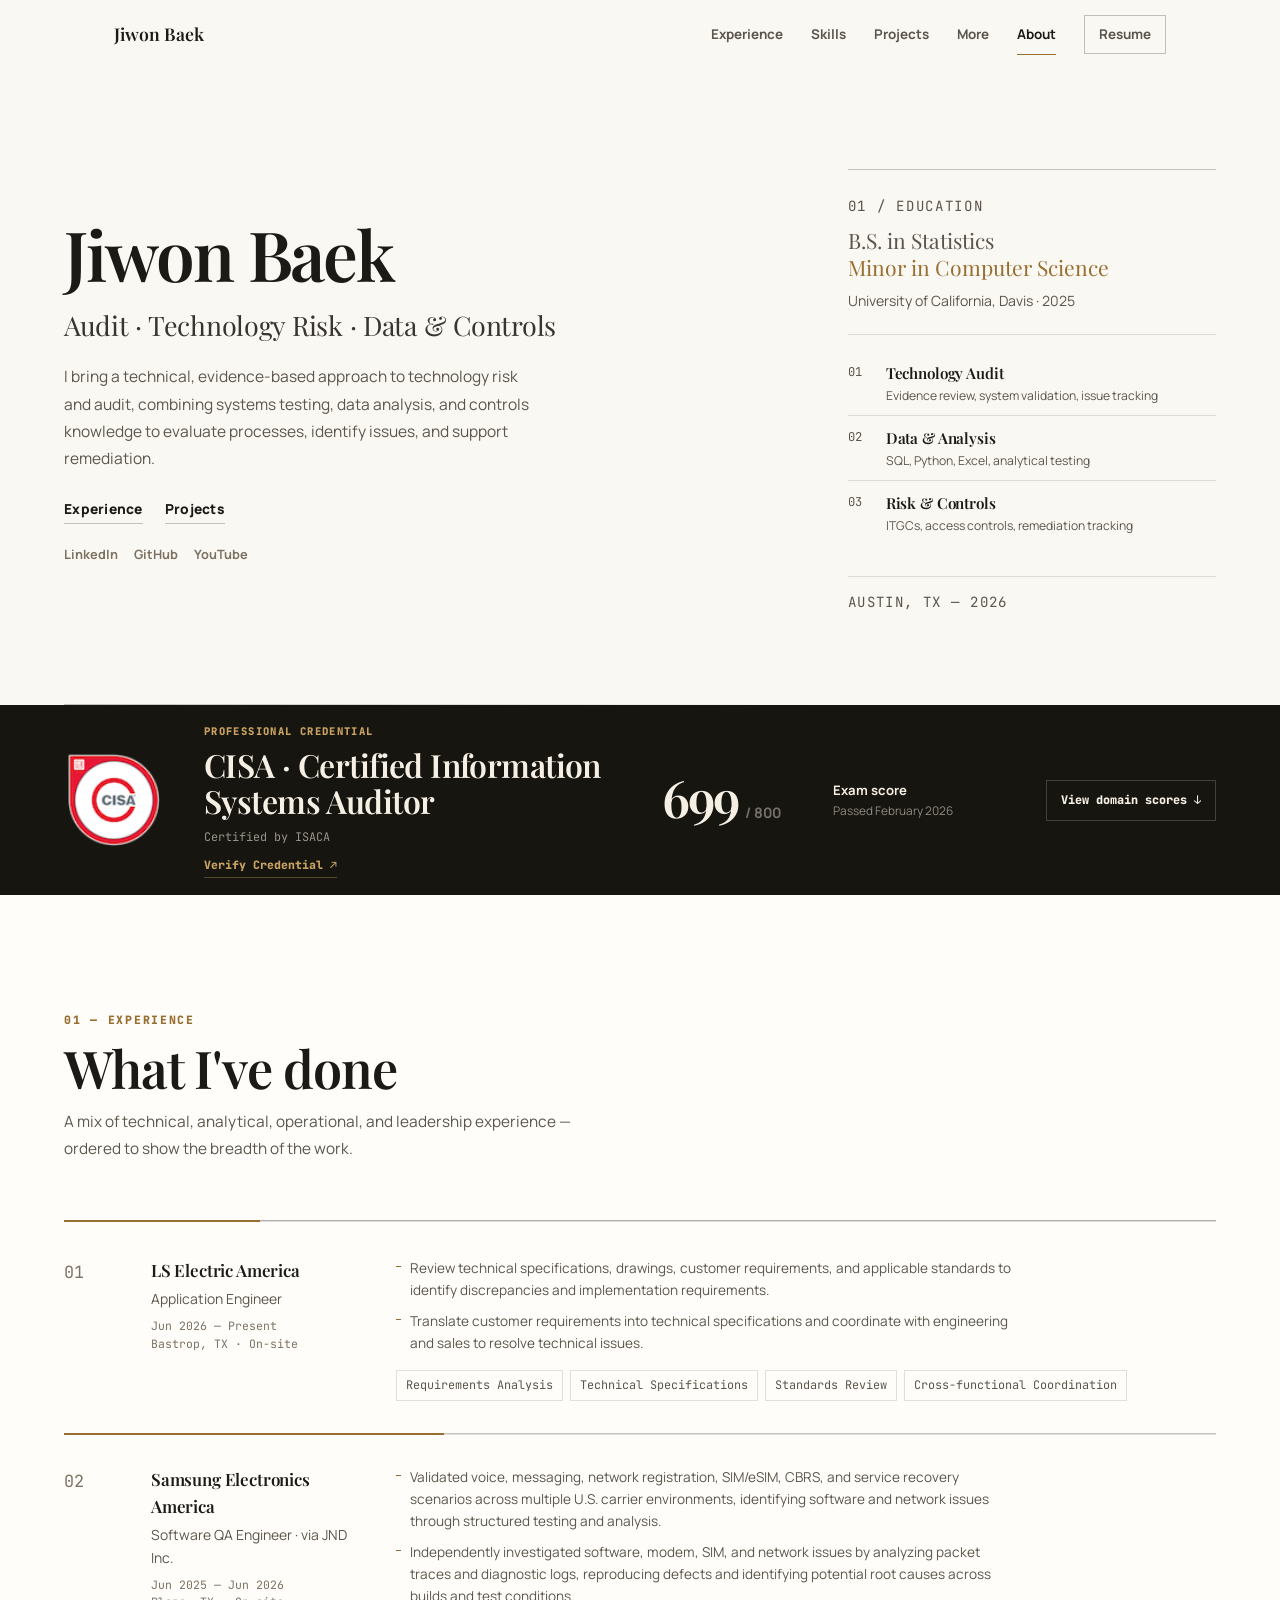
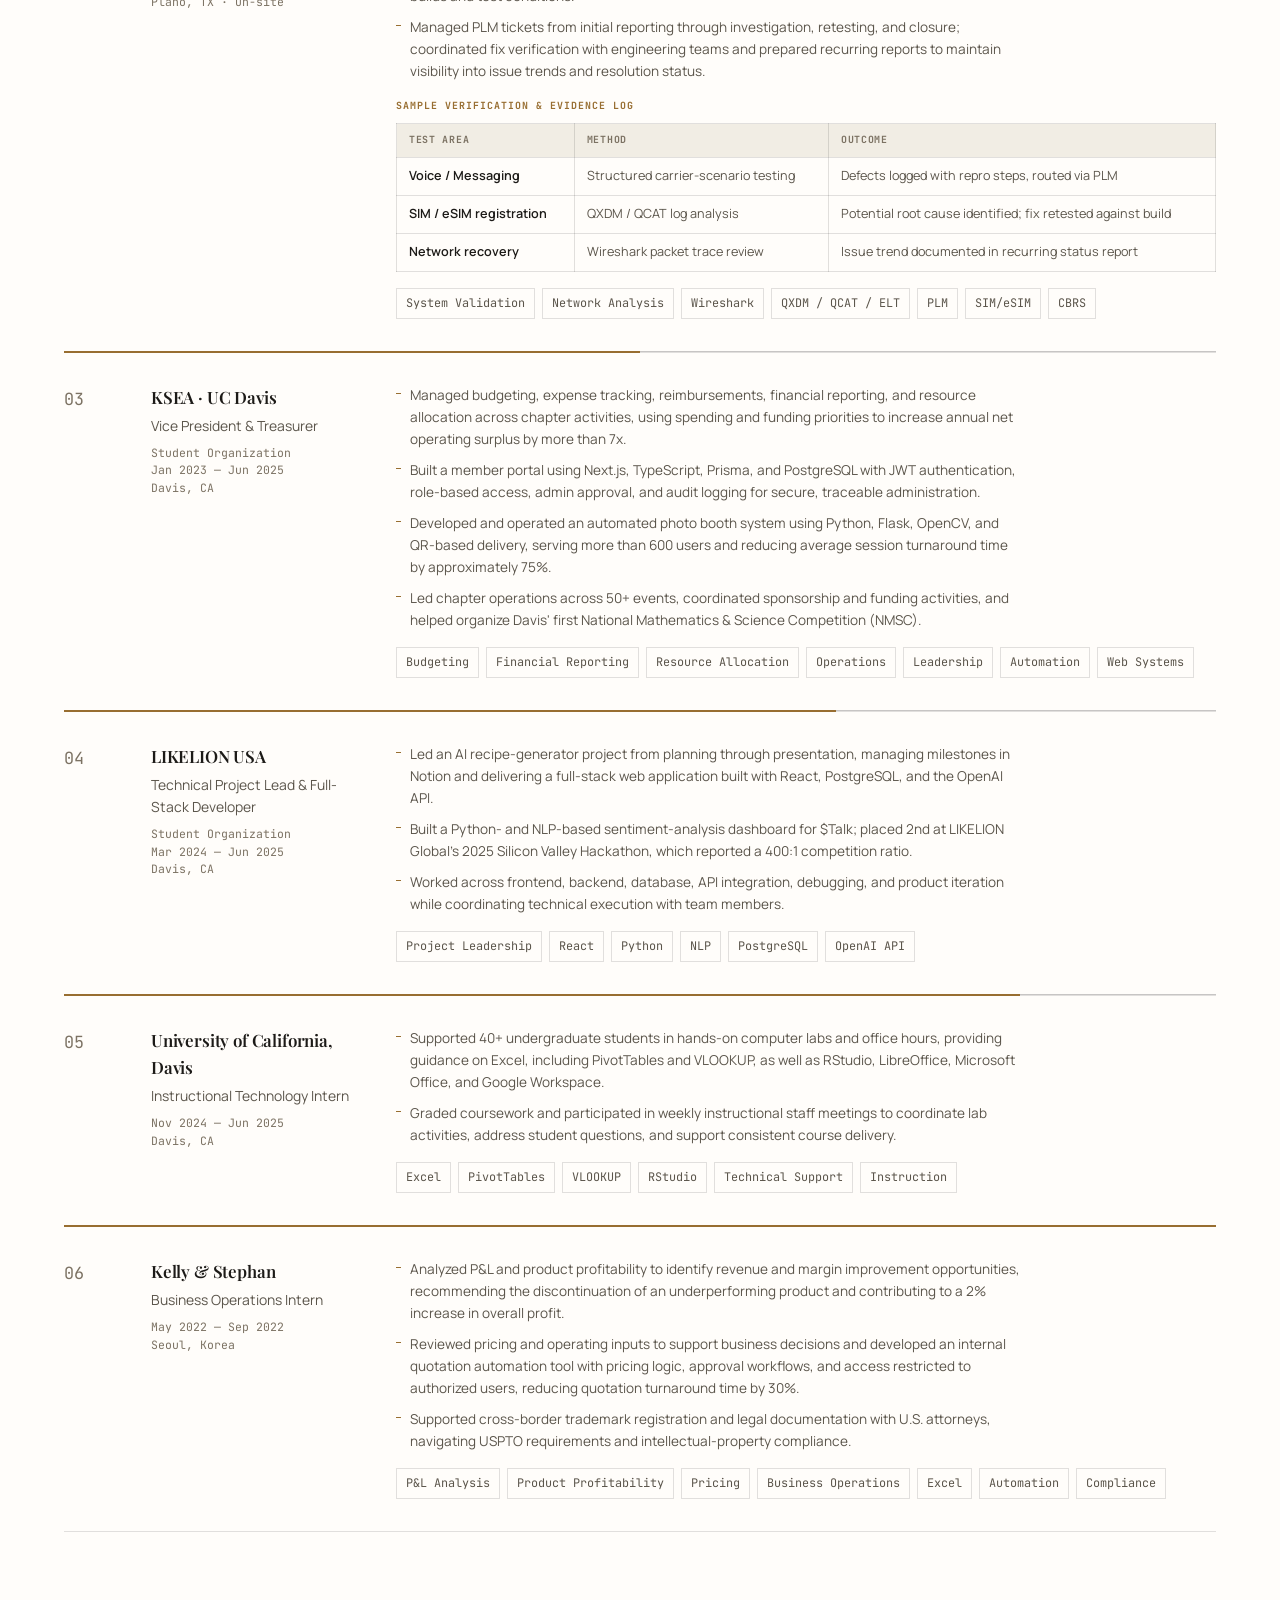
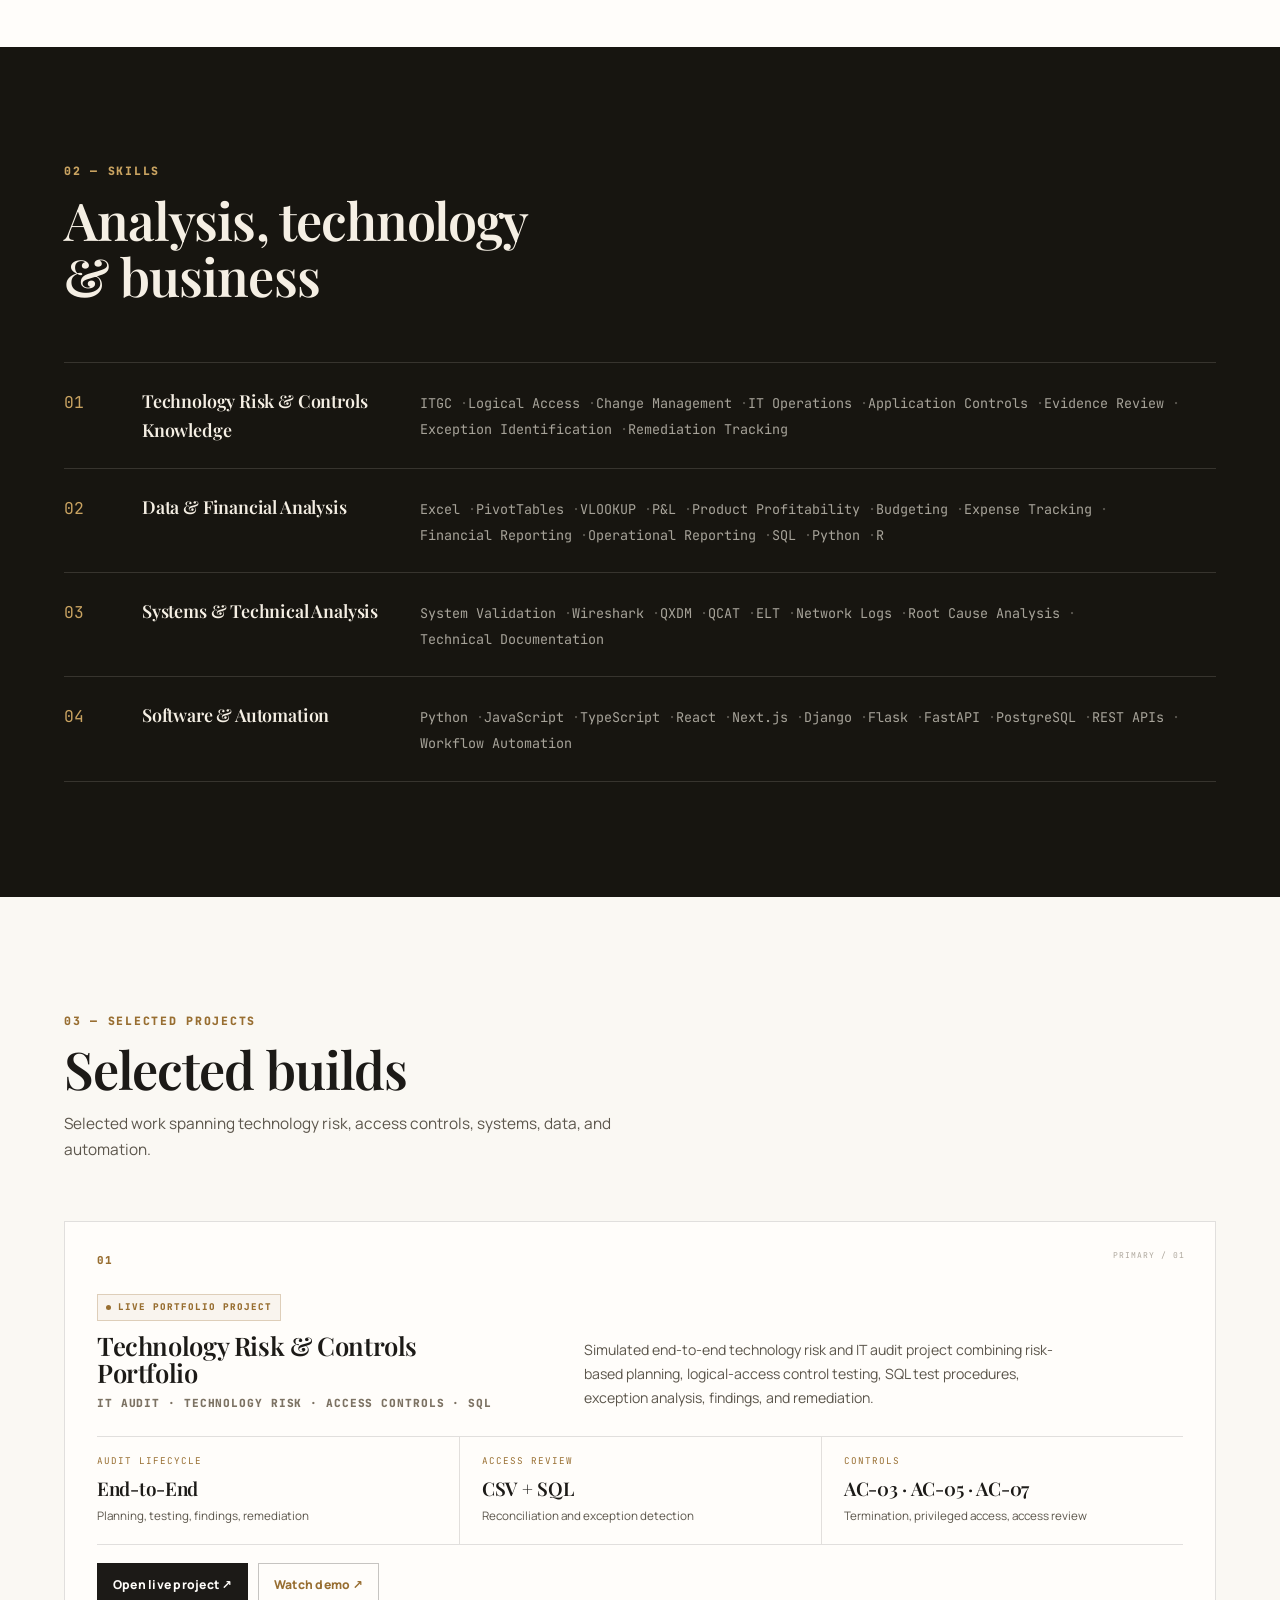
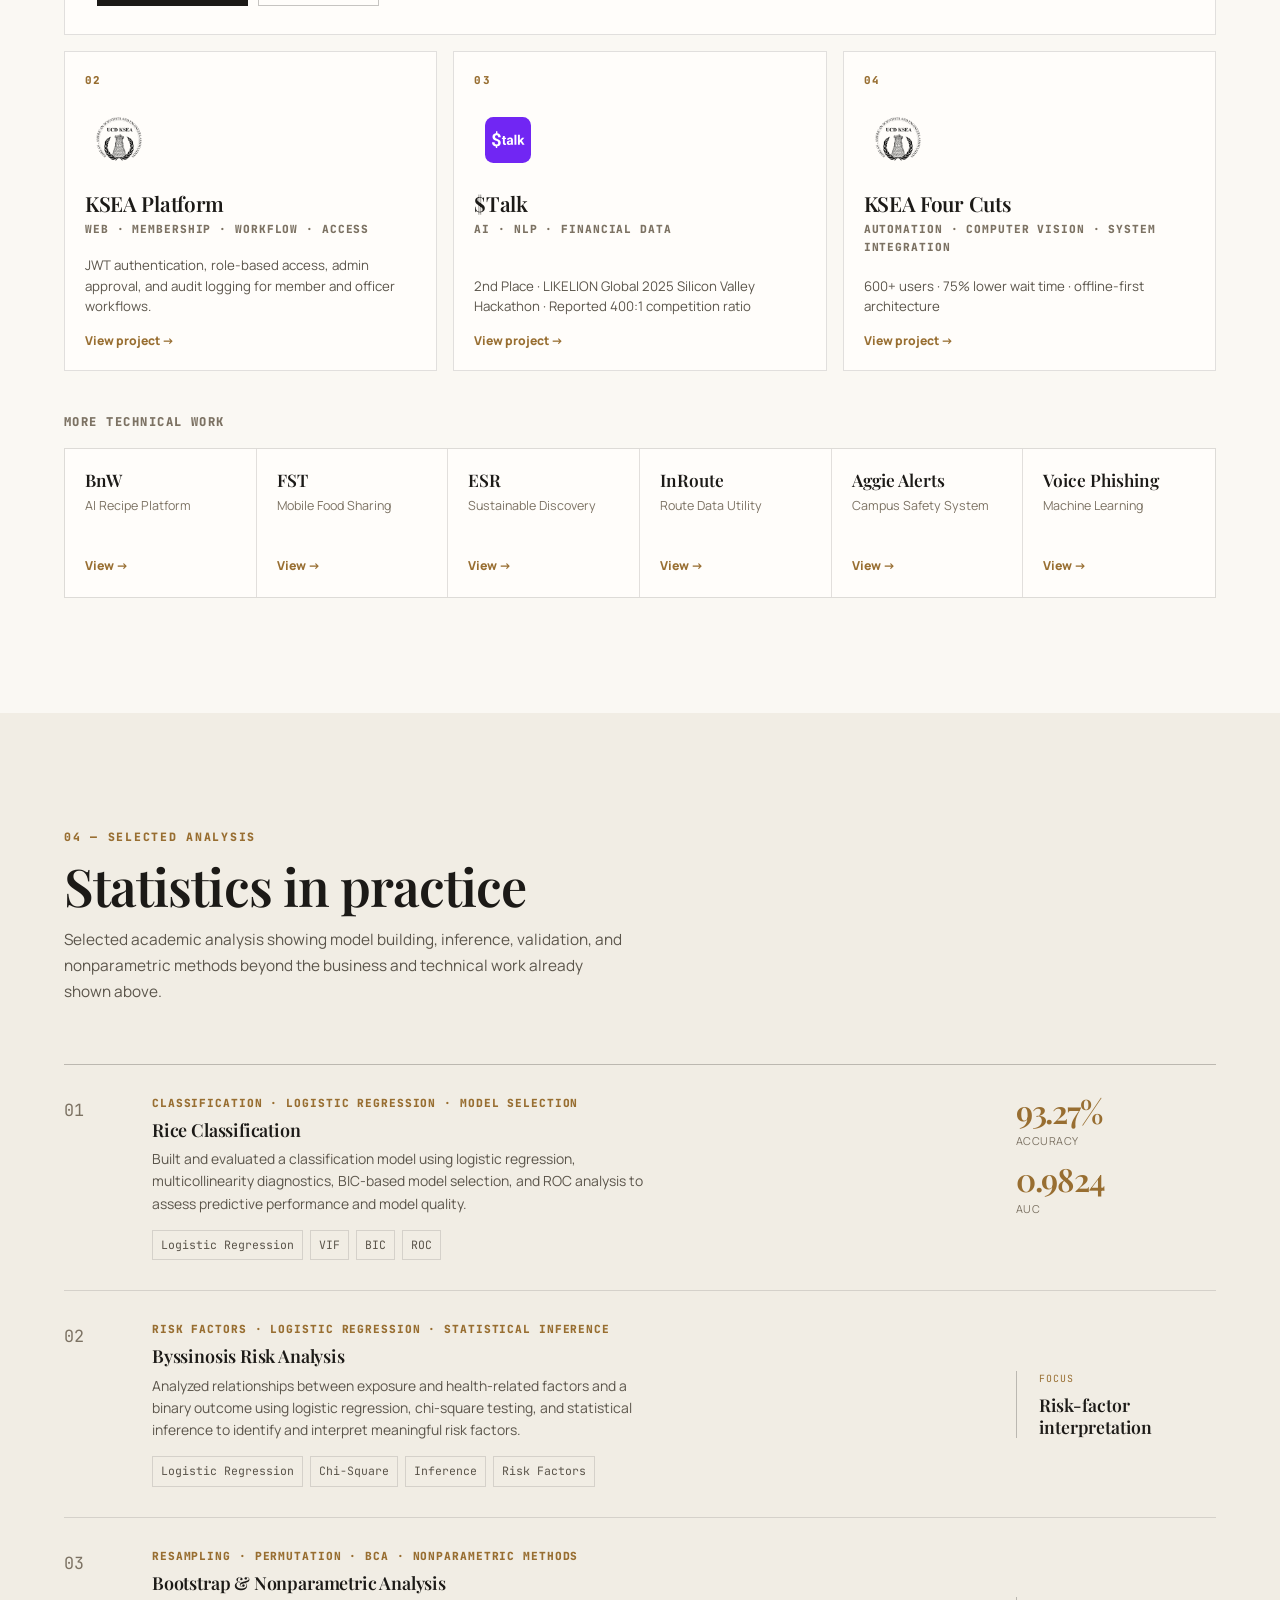
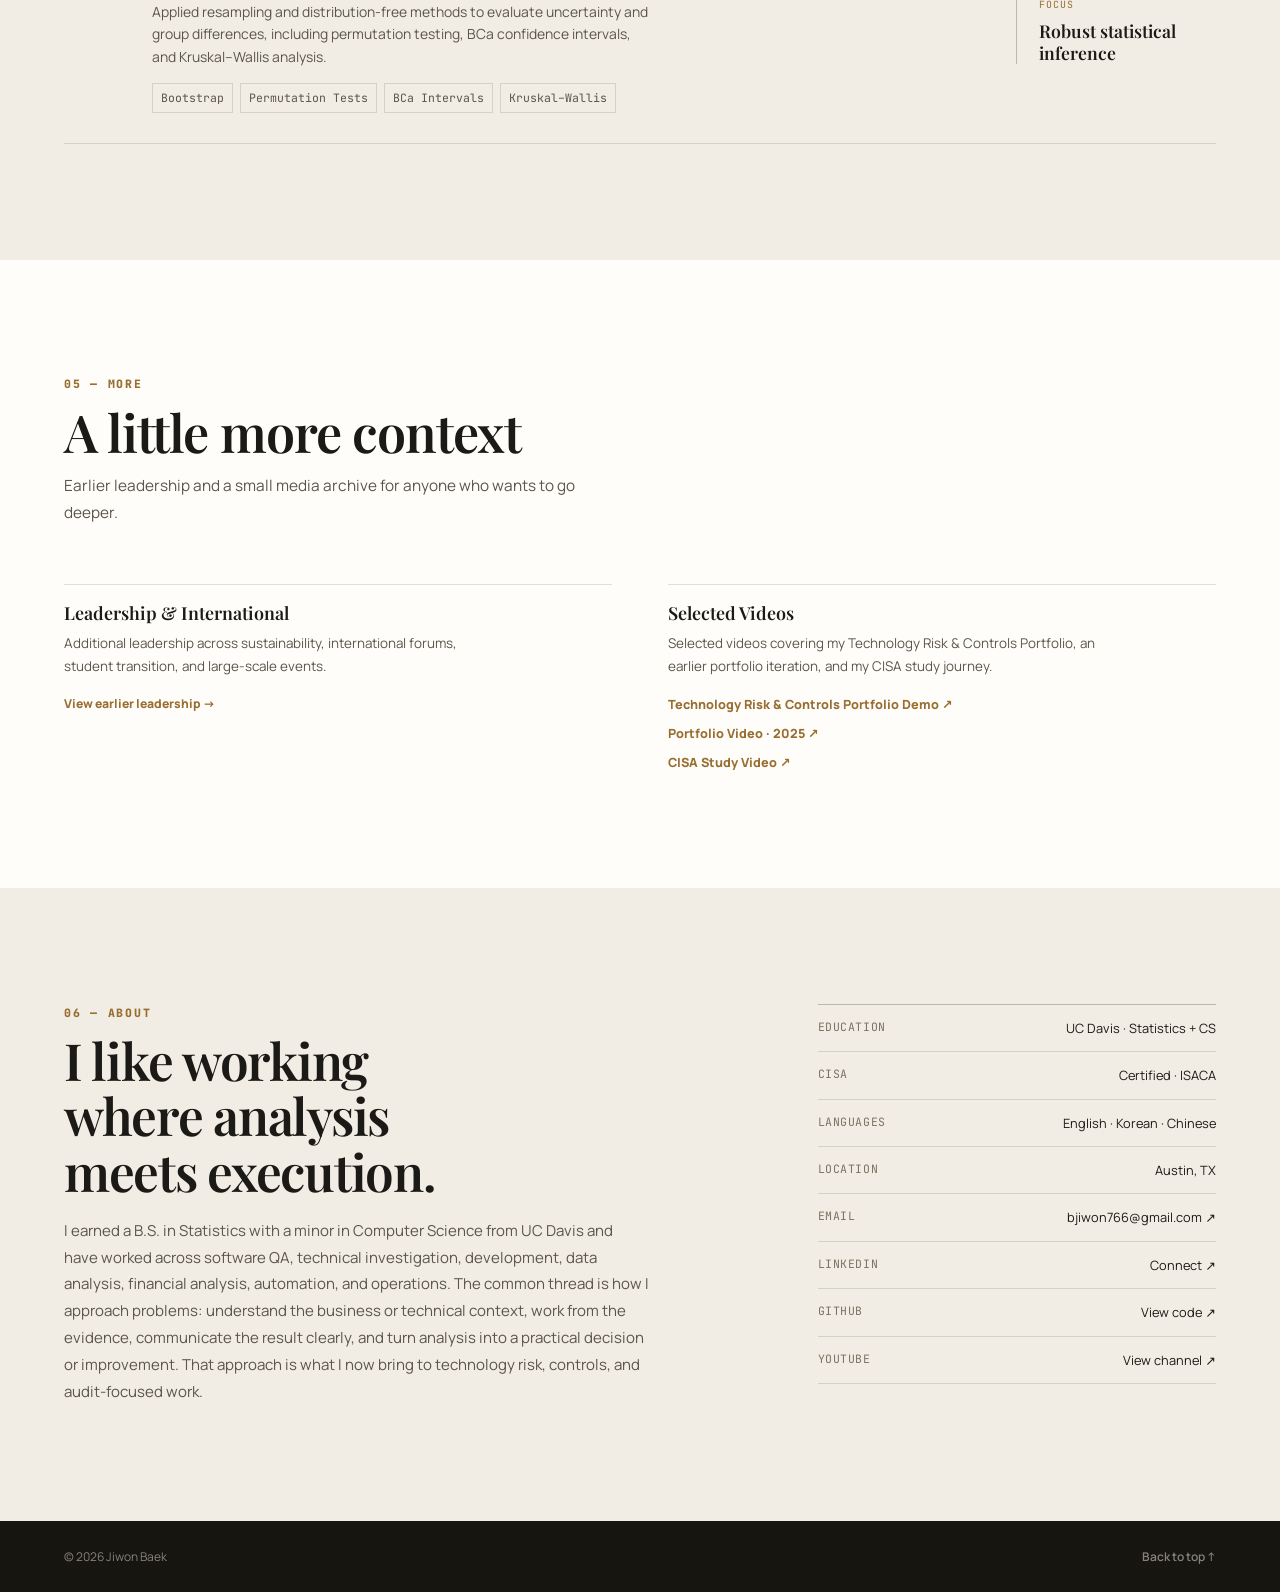
==== commit e7635beb: "cisa change" ====
--- a/index.html
+++ b/index.html
@@ -52,20 +52,43 @@
 
 /* CISA */
 .cisa{background:var(--dark);color:var(--cream);padding:0 var(--gutter)}
+
+.cisa-badge-link{
+  display:flex;
+  align-items:center;
+  justify-content:center;
+  width:100px;
+  height:100px;
+  transition:transform .2s var(--ease),opacity .2s var(--ease);
+}
+.cisa-badge-link:hover{
+  transform:translateY(-2px);
+  opacity:.92;
+}
+.cisa-badge-img{
+  width:92px;
+  height:92px;
+  object-fit:contain;
+  display:block;
+}
+.cisa-verify{
+  display:inline-block;
+  margin-top:10px;
+  color:#c9a361;
+  font-size:.72rem;
+  font-weight:800;
+  font-family:var(--mono);
+  border-bottom:1px solid rgba(201,163,97,.35);
+  padding-bottom:2px;
+}
+.cisa-verify:hover{
+  border-color:#c9a361;
+}
+
 .cisa-main{
   max-width:var(--max);margin:0 auto;min-height:190px;
-  display:grid;grid-template-columns:118px minmax(0,1.45fr) .48fr .62fr auto;
+  display:grid;grid-template-columns:110px minmax(0,1.45fr) .48fr .62fr auto;
   gap:30px;align-items:center
-}
-.cisa-credly-badge{
-  width:108px;height:194px;overflow:hidden;
-  display:flex;align-items:center;justify-content:center
-}
-.cisa-credly-badge>div{
-  width:150px;height:270px;
-  transform:scale(.72);
-  transform-origin:center center;
-  flex:0 0 150px
 }
 .cisa-label small{
   display:block;color:#c9a361;font-size:.66rem;font-weight:800;
@@ -176,40 +199,30 @@
 .modal{position:fixed;inset:0;z-index:220;display:grid;place-items:center;padding:22px;opacity:0;pointer-events:none;transition:opacity .2s var(--ease)}.modal.open{opacity:1;pointer-events:auto}.modal-bg{position:absolute;inset:0;background:rgba(10,9,7,.76);backdrop-filter:blur(4px)}.modal-panel{position:relative;z-index:1;width:min(760px,100%);max-height:86vh;overflow:auto;background:var(--paper);padding:clamp(28px,5vw,50px);border:1px solid var(--line);transform:translateY(10px);opacity:0;transition:transform .28s var(--ease),opacity .22s var(--ease)}.modal.open .modal-panel{transform:none;opacity:1}.modal-close{position:absolute;right:17px;top:17px;width:35px;height:35px;border:1px solid var(--line-strong);transition:border-color .2s var(--ease),color .2s var(--ease)}.modal-close:hover{border-color:var(--gold);color:var(--gold)}.modal-kicker{font-size:.68rem;color:var(--gold);font-weight:800;text-transform:uppercase;letter-spacing:.11em;font-family:var(--mono)}.modal-title{font-size:clamp(1.9rem,4vw,2.6rem);margin-top:7px;padding-right:42px;letter-spacing:-.02em}.modal-sub{font-size:.8rem;color:var(--faint);margin-top:6px}.modal-grid{display:grid;grid-template-columns:1fr 1fr;gap:25px;margin-top:27px}.modal-block h4{font-family:var(--body);font-size:.68rem;text-transform:uppercase;letter-spacing:.11em;margin-bottom:7px;color:var(--faint)}.modal-block p,.modal-block li{font-size:.84rem;color:var(--soft)}.modal-block li{margin:5px 0;font-family:var(--mono);font-size:.78rem}.modal-full{grid-column:1/-1}.arch{padding:20px 22px;font-size:.8rem;line-height:1.8;min-height:100px;display:flex;align-items:center;font-family:var(--mono);white-space:pre-wrap;color:var(--soft);border:1px solid var(--line);border-left:2px solid var(--gold);background:linear-gradient(90deg,rgba(152,110,49,.07),transparent 72%),var(--alt)}.result-figures{display:flex;gap:34px;flex-wrap:wrap;margin-top:4px}.result-figures div strong{display:block;font-family:var(--display);font-size:1.8rem;font-weight:600;letter-spacing:-.04em}.result-figures div span{display:block;font-size:.66rem;color:var(--faint);text-transform:uppercase;letter-spacing:.05em;margin-top:4px}
 
 @media(max-width:1100px){.project-hero-main{grid-template-columns:1fr;gap:22px;align-items:start}.project-hero .project-result{max-width:68ch}.project-secondary-grid{grid-template-columns:1fr 1fr}.project-secondary:last-child{grid-column:1/-1}}
-@media(max-width:1000px){.cisa-main{grid-template-columns:170px 1fr .55fr}.cisa-credly-badge{grid-row:1/3}.cisa-meta{grid-column:2/4}.cisa-toggle{grid-column:1/-1}.project-strip{grid-template-columns:repeat(3,1fr)}.hero-grid{grid-template-columns:1fr}.cisa-main{grid-template-columns:1fr .55fr .7fr}.cisa-toggle{grid-column:1/-1;justify-self:start;margin-bottom:22px}.cisa-details>.cisa-detail-grid{grid-template-columns:1fr}.cisa-summary{border-top:1px solid var(--dark-line);padding-top:20px}.analysis-item{grid-template-columns:44px minmax(0,1fr)}.analysis-highlight,.analysis-note{grid-column:1/-1;margin-top:14px;margin-left:44px}.analysis-note{border-left:1px solid var(--line);padding-left:0;padding-top:14px;border-top:1px solid var(--line)}}
-@media(max-width:760px){.nav-links{display:none}.nav-toggle{display:block}.hero h1{font-size:clamp(2.6rem,11vw,3.6rem)}.exp-item{grid-template-columns:38px minmax(0,1fr);gap:10px 14px}.exp-index{grid-column:1;grid-row:1;padding-top:3px}.exp-item>.exp-index+div{grid-column:2;grid-row:1;min-width:0}.exp-item>div:last-child{grid-column:2;grid-row:2;min-width:0;margin-top:5px}.evidence-table{display:block;width:100%;overflow-x:auto;-webkit-overflow-scrolling:touch}.skill-row{grid-template-columns:32px minmax(0,1fr);gap:8px 12px}.skill-index{grid-column:1;grid-row:1}.skill-title{grid-column:2;grid-row:1}.skill-tags{grid-column:2}.domain-row{grid-template-columns:1fr 54px}.gallery-wall{display:flex;flex-direction:column;gap:14px}.project-hero{padding:24px 20px 22px}.project-hero::after{display:none}.project-hero-main{padding:18px 0 20px;gap:20px}.project-identity{gap:16px}.project-hero .project-visual{width:68px;height:68px}.project-hero .project-visual img{max-width:64px;max-height:60px}.project-hero h3{font-size:1.4rem}.project-primary-actions{width:100%;flex-direction:column;align-items:stretch}.project-primary-cta,.project-demo-cta{width:100%;margin-top:0!important}.control-summary{grid-template-columns:1fr}.control-summary>div{padding:14px 0}.control-summary>div+div{border-left:0;border-top:1px solid var(--line);padding-left:0}.project-secondary-grid{display:flex;flex-direction:column}.project-secondary{min-height:0}.project-strip{grid-template-columns:1fr 1fr}.mini{border-bottom:1px solid var(--line)}.analysis-highlight,.analysis-note{margin-left:0}.more-grid{grid-template-columns:1fr;gap:34px}.about-grid{grid-template-columns:1fr;gap:38px}.modal{padding:0;align-items:end}.modal-panel{width:100%;max-height:92vh;border-left:0;border-right:0;border-bottom:0;padding:28px 20px 34px}.modal-grid{grid-template-columns:1fr;gap:22px}.modal-full{grid-column:auto}}
-@media(max-width:640px){.evidence-table{display:block;overflow-x:auto;white-space:nowrap}}
-@media(max-width:500px){.cisa-main{grid-template-columns:1fr;padding:22px 0 26px}.cisa-credly-badge{grid-row:auto;justify-content:center}.cisa-label{min-width:0;text-align:center}.cisa-score{grid-column:auto;justify-content:center}.cisa-meta{grid-column:auto;text-align:center}.footer-inner{flex-direction:column;align-items:flex-start}}
-@media(max-width:480px){.project-strip{grid-template-columns:1fr}}
-@media(prefers-reduced-motion:reduce){html{scroll-behavior:auto}*{transition-duration:.001ms!important;animation-duration:.001ms!important}.reveal{opacity:1;transform:none}}
-  </style>
- 
-<style id="cisa-compact-responsive">
-@media(max-width:1000px){
-  .cisa-main{grid-template-columns:110px minmax(0,1fr) auto;gap:22px;padding:12px 0}
-  .cisa-credly-badge{grid-row:1/3}
-  .cisa-score{justify-self:end}
-  .cisa-meta{grid-column:2/3}
-  .cisa-toggle{grid-column:3/4;grid-row:2}
-}
-@media(max-width:700px){
-  .cisa-main{grid-template-columns:92px 1fr;padding:18px 0 20px;gap:16px 18px}
-  .cisa-credly-badge{width:86px;height:155px;grid-row:1/4}
-  .cisa-credly-badge>div{transform:scale(.575)}
-  .cisa-label strong{font-size:1.45rem}
+@media(max-width:1000px){.cisa-main{grid-template-columns:170px 1fr .55fr}.cisa-label strong{font-size:1.45rem}
   .cisa-score{grid-column:2;justify-self:start}
   .cisa-meta{grid-column:2}
   .cisa-toggle{grid-column:2;grid-row:auto;justify-self:start}
 }
 @media(max-width:480px){
   .cisa-main{grid-template-columns:1fr;text-align:center}
-  .cisa-credly-badge{grid-row:auto;justify-self:center}
+  .cisa-badge-link{grid-row:auto;justify-self:center}
   .cisa-label,.cisa-score,.cisa-meta,.cisa-toggle{grid-column:1}
   .cisa-score{justify-self:center}
   .cisa-toggle{justify-self:center}
 }
 </style>
 
+
+<style id="cisa-final-mobile">
+@media(max-width:600px){
+  .cisa-main{grid-template-columns:1fr;text-align:center}
+  .cisa-badge-link{margin:0 auto;grid-column:1;grid-row:auto}
+  .cisa-score{justify-self:center}
+  .cisa-meta{grid-column:1;text-align:center}
+  .cisa-toggle{grid-column:1;justify-self:center}
+}
+</style>
 </head>
  <body>
   <a class="skip-link" href="#main">Skip to content</a>
@@ -248,13 +261,28 @@
 
    <section aria-label="CISA credential and exam results" class="cisa">
     <div class="cisa-main reveal">
-<div class="cisa-credly-badge" aria-label="Official CISA digital credential">
-  <div data-iframe-width="150" data-iframe-height="270" data-share-badge-id="4bc38aad-4848-409d-bd51-61cce8a3f4e2" data-share-badge-host="https://www.credly.com"></div>
-</div>
+
+<a
+  class="cisa-badge-link"
+  href="https://www.credly.com/badges/4bc38aad-4848-409d-bd51-61cce8a3f4e2/public_url"
+  target="_blank"
+  rel="noopener"
+  aria-label="Verify CISA credential on Credly"
+>
+  <img
+    src="certified-information-systems-auditor-cisa.png"
+    alt="Certified Information Systems Auditor (CISA) badge"
+    class="cisa-badge-img"
+  />
+</a>
 <div class="cisa-label">
   <small>Professional Credential</small>
   <strong>CISA · Certified Information Systems Auditor</strong>
   <p class="cisa-credential-note">Certified by ISACA</p>
+<a class="cisa-verify"
+   href="https://www.credly.com/badges/4bc38aad-4848-409d-bd51-61cce8a3f4e2/public_url"
+   target="_blank"
+   rel="noopener">Verify Credential ↗</a>
 </div>
 <div class="cisa-score"><strong>699</strong><span>/ 800</span></div>
 <div class="cisa-meta"><strong>Exam score</strong><span>Passed February 2026</span></div>
@@ -362,6 +390,5 @@
   document.getElementById("year").textContent=new Date().getFullYear();
 });
   </script>
-   <script type="text/javascript" async src="https://cdn.credly.com/assets/utilities/embed.js"></script>
- </body>
+</body>
 </html>
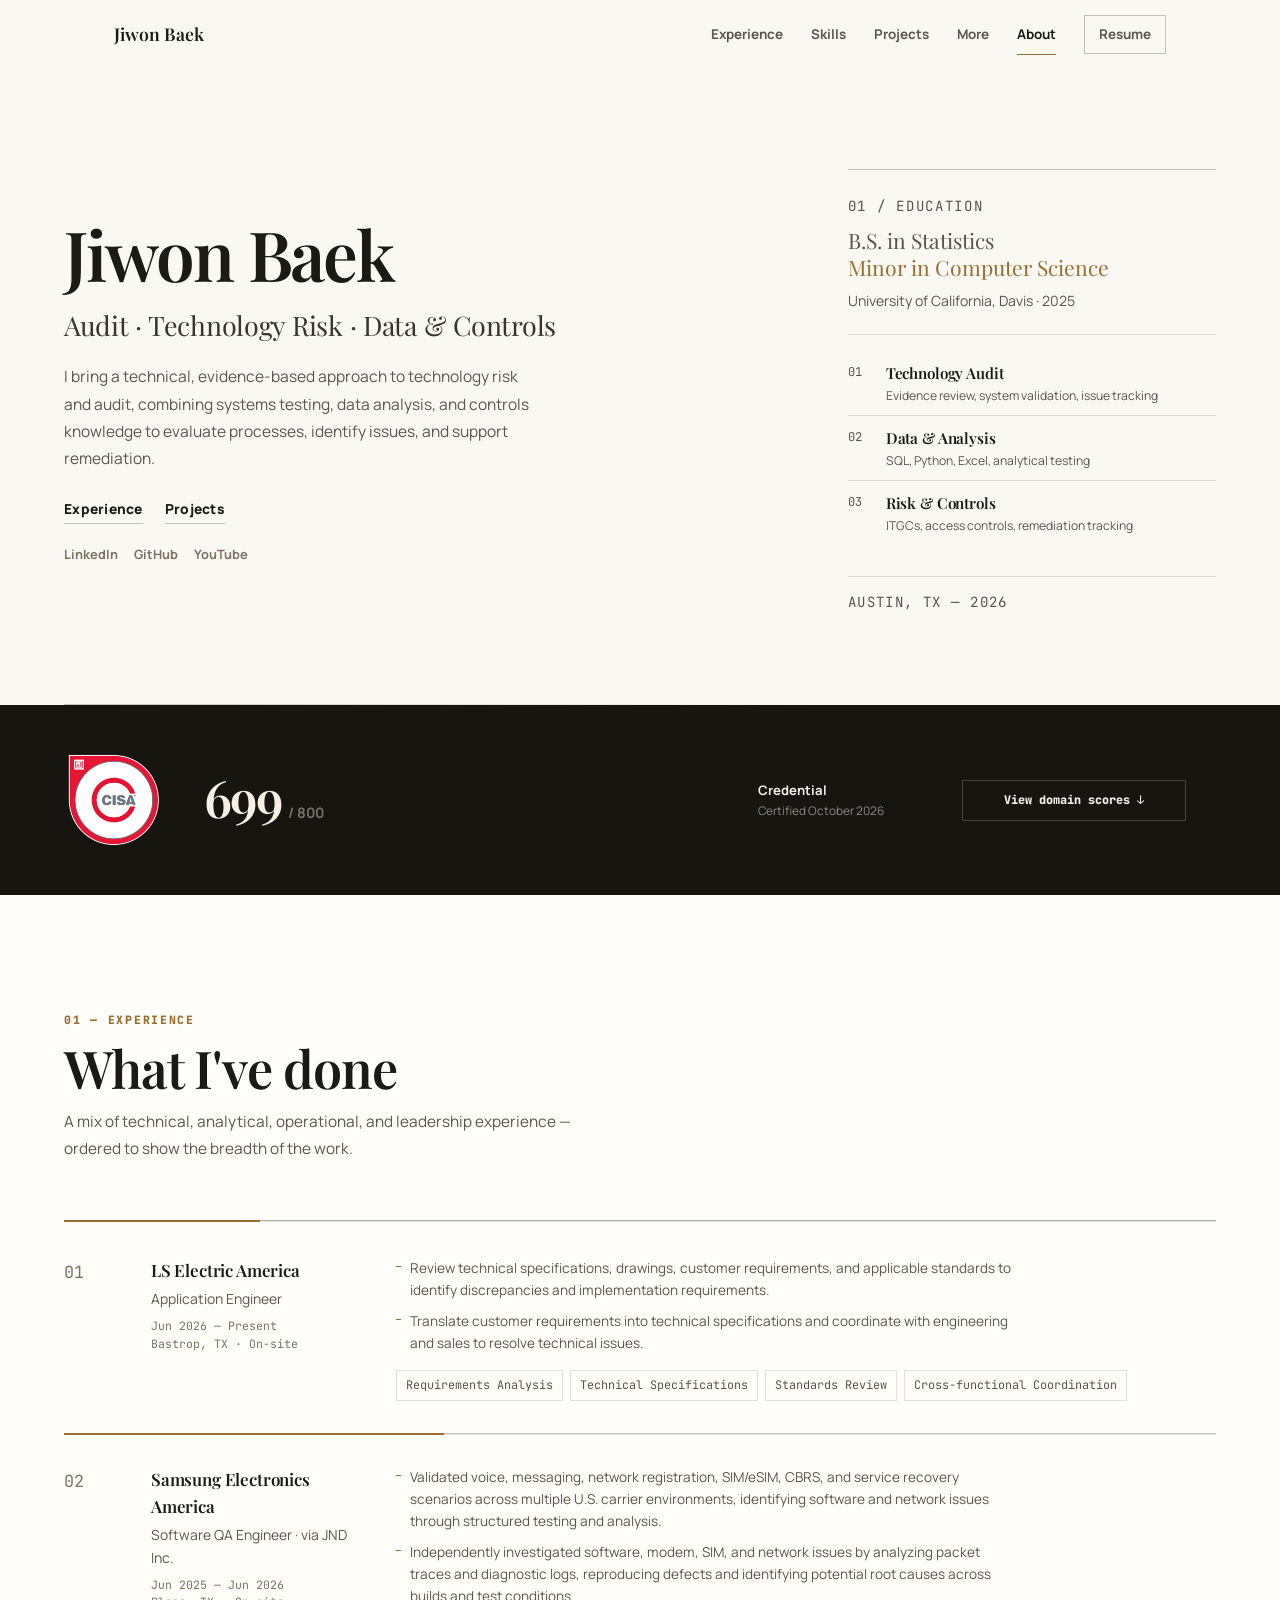
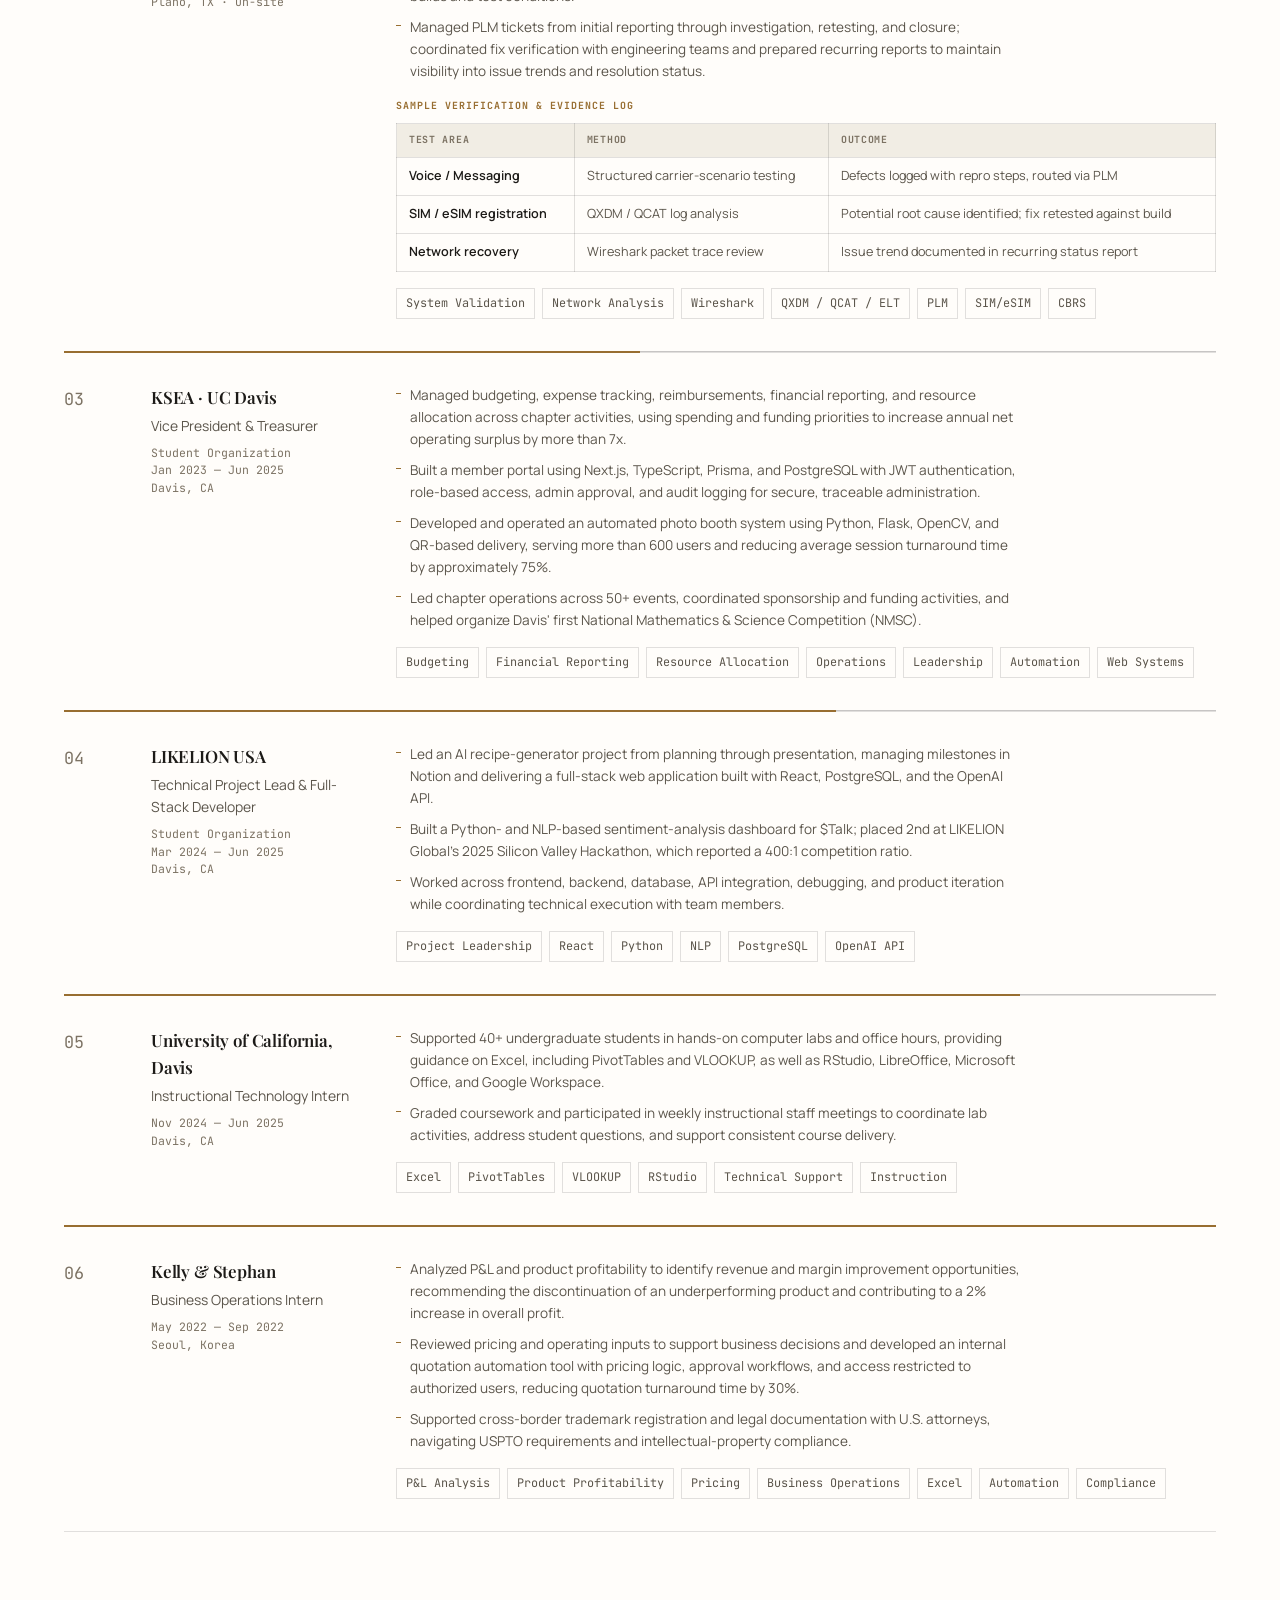
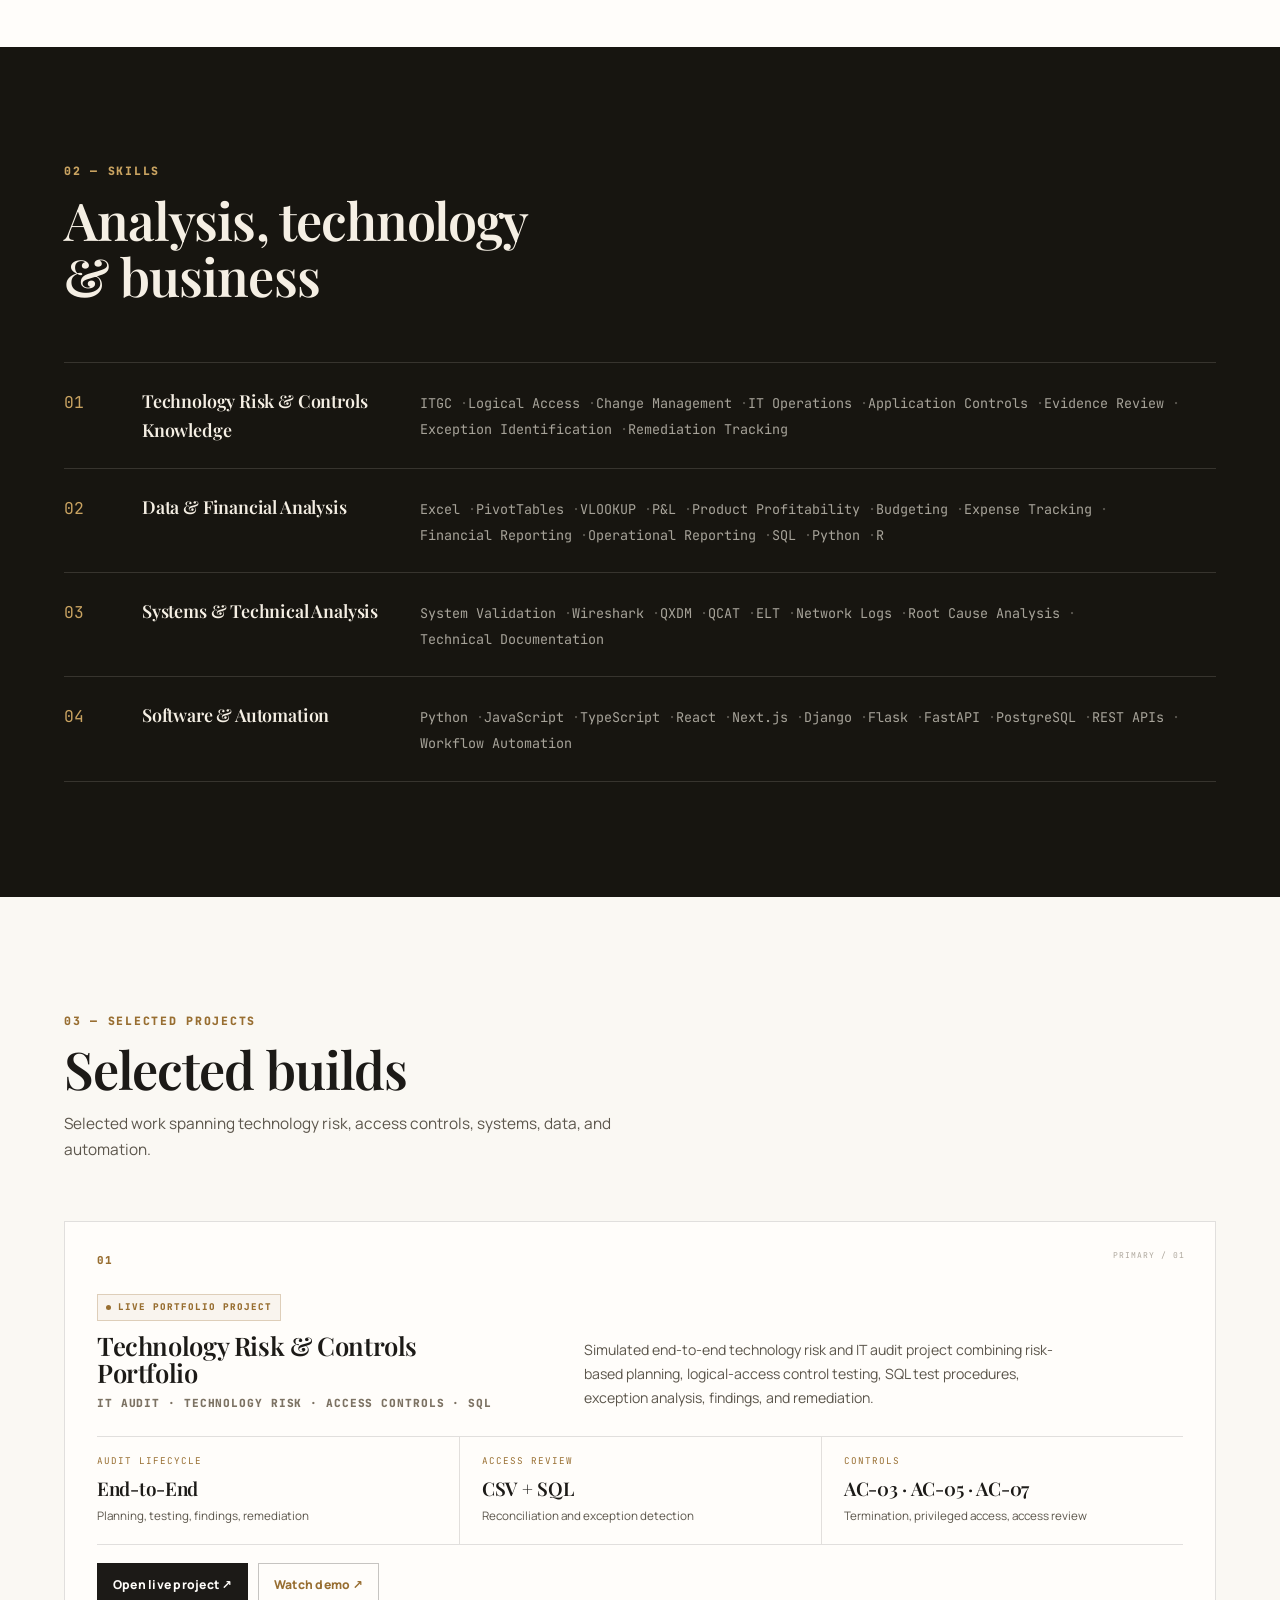
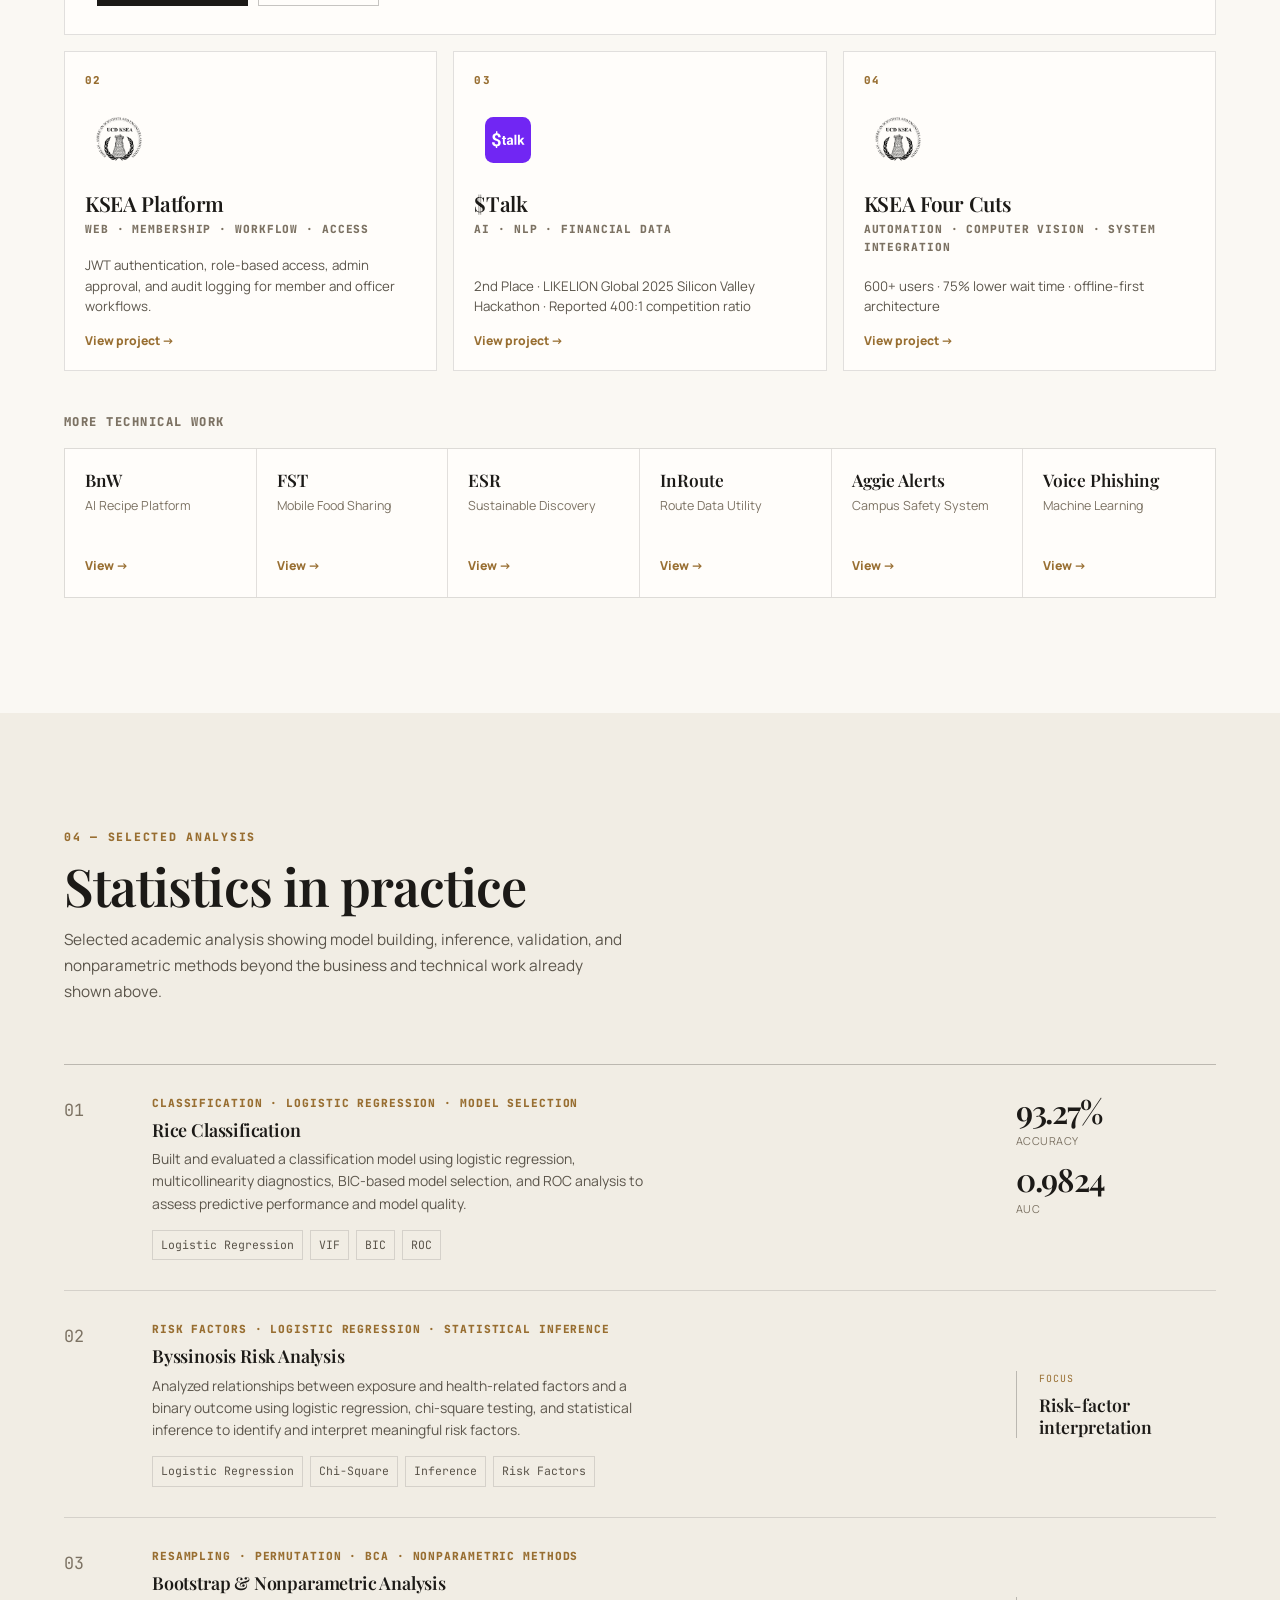
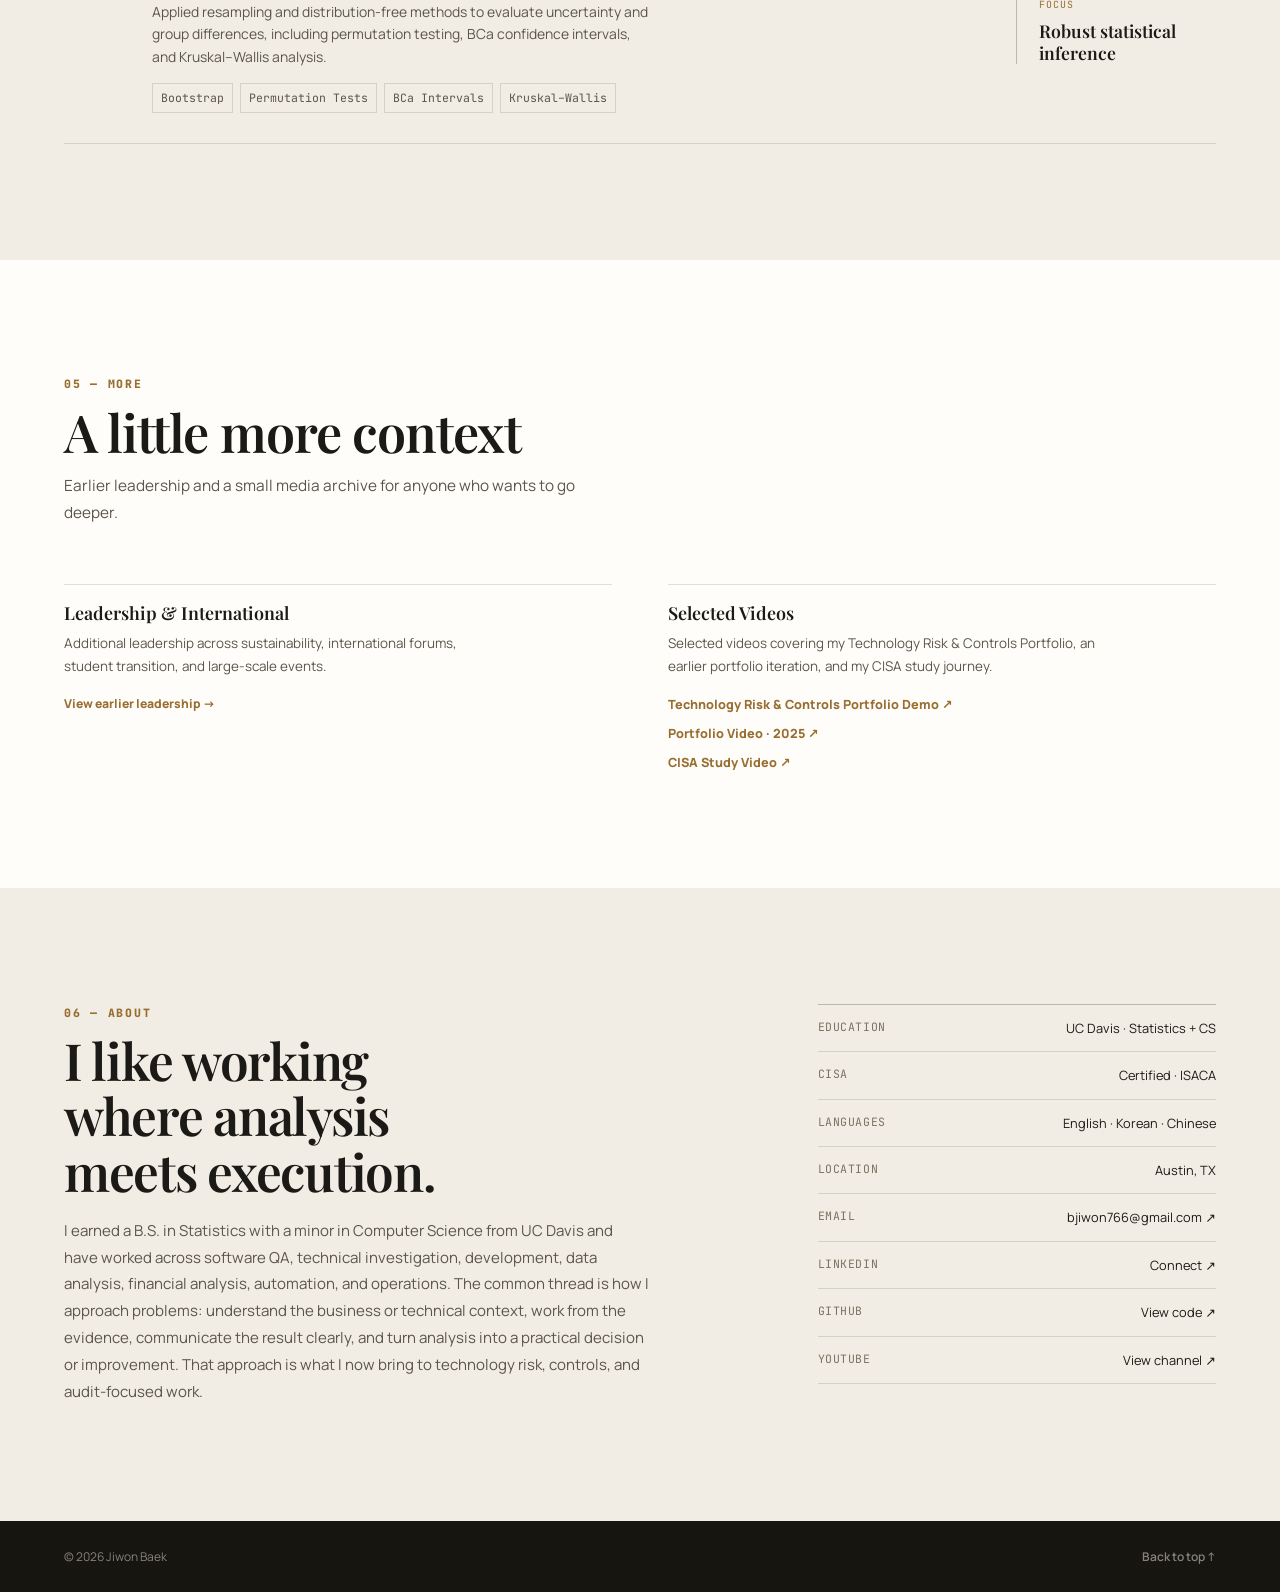
==== commit b8328eb2: "cisa change" ====
--- a/index.html
+++ b/index.html
@@ -275,7 +275,7 @@
     class="cisa-badge-img"
   />
 </a>
-<div class="cisa-label">
+<!-- <div class="cisa-label">
   <small>Professional Credential</small>
   <strong>CISA · Certified Information Systems Auditor</strong>
   <p class="cisa-credential-note">Certified by ISACA</p>
@@ -283,9 +283,9 @@
    href="https://www.credly.com/badges/4bc38aad-4848-409d-bd51-61cce8a3f4e2/public_url"
    target="_blank"
    rel="noopener">Verify Credential ↗</a>
-</div>
+</div> -->
 <div class="cisa-score"><strong>699</strong><span>/ 800</span></div>
-<div class="cisa-meta"><strong>Exam score</strong><span>Passed February 2026</span></div>
+<div class="cisa-meta"><strong>Credential</strong><span>Certified October 2026</span></div>
 <button aria-controls="cisaDetails" aria-expanded="false" class="cisa-toggle" id="cisaToggle" type="button">View domain scores ↓</button>
 </div>
 <div class="cisa-details" id="cisaDetails"><div class="cisa-detail-grid"><div aria-label="CISA domain scores" class="domain-list"><div class="domain-row"><span class="domain-rank">01</span><span class="domain-name">Governance and Management of IT</span><strong>754</strong></div><div class="domain-row"><span class="domain-rank">02</span><span class="domain-name">Information Systems Acquisition, Development, and Implementation</span><strong>726</strong></div><div class="domain-row"><span class="domain-rank">03</span><span class="domain-name">Information Systems Auditing Process</span><strong>699</strong></div><div class="domain-row"><span class="domain-rank">04</span><span class="domain-name">Information Systems Operations and Business Resilience</span><strong>690</strong></div><div class="domain-row"><span class="domain-rank">05</span><span class="domain-name">Protection of Information Assets</span><strong>662</strong></div></div><aside class="cisa-summary"><strong>Performance across all five CISA domains</strong><p>ISACA domain results are scaled scores and are shown here for additional context, not as percentages.</p></aside></div></div>
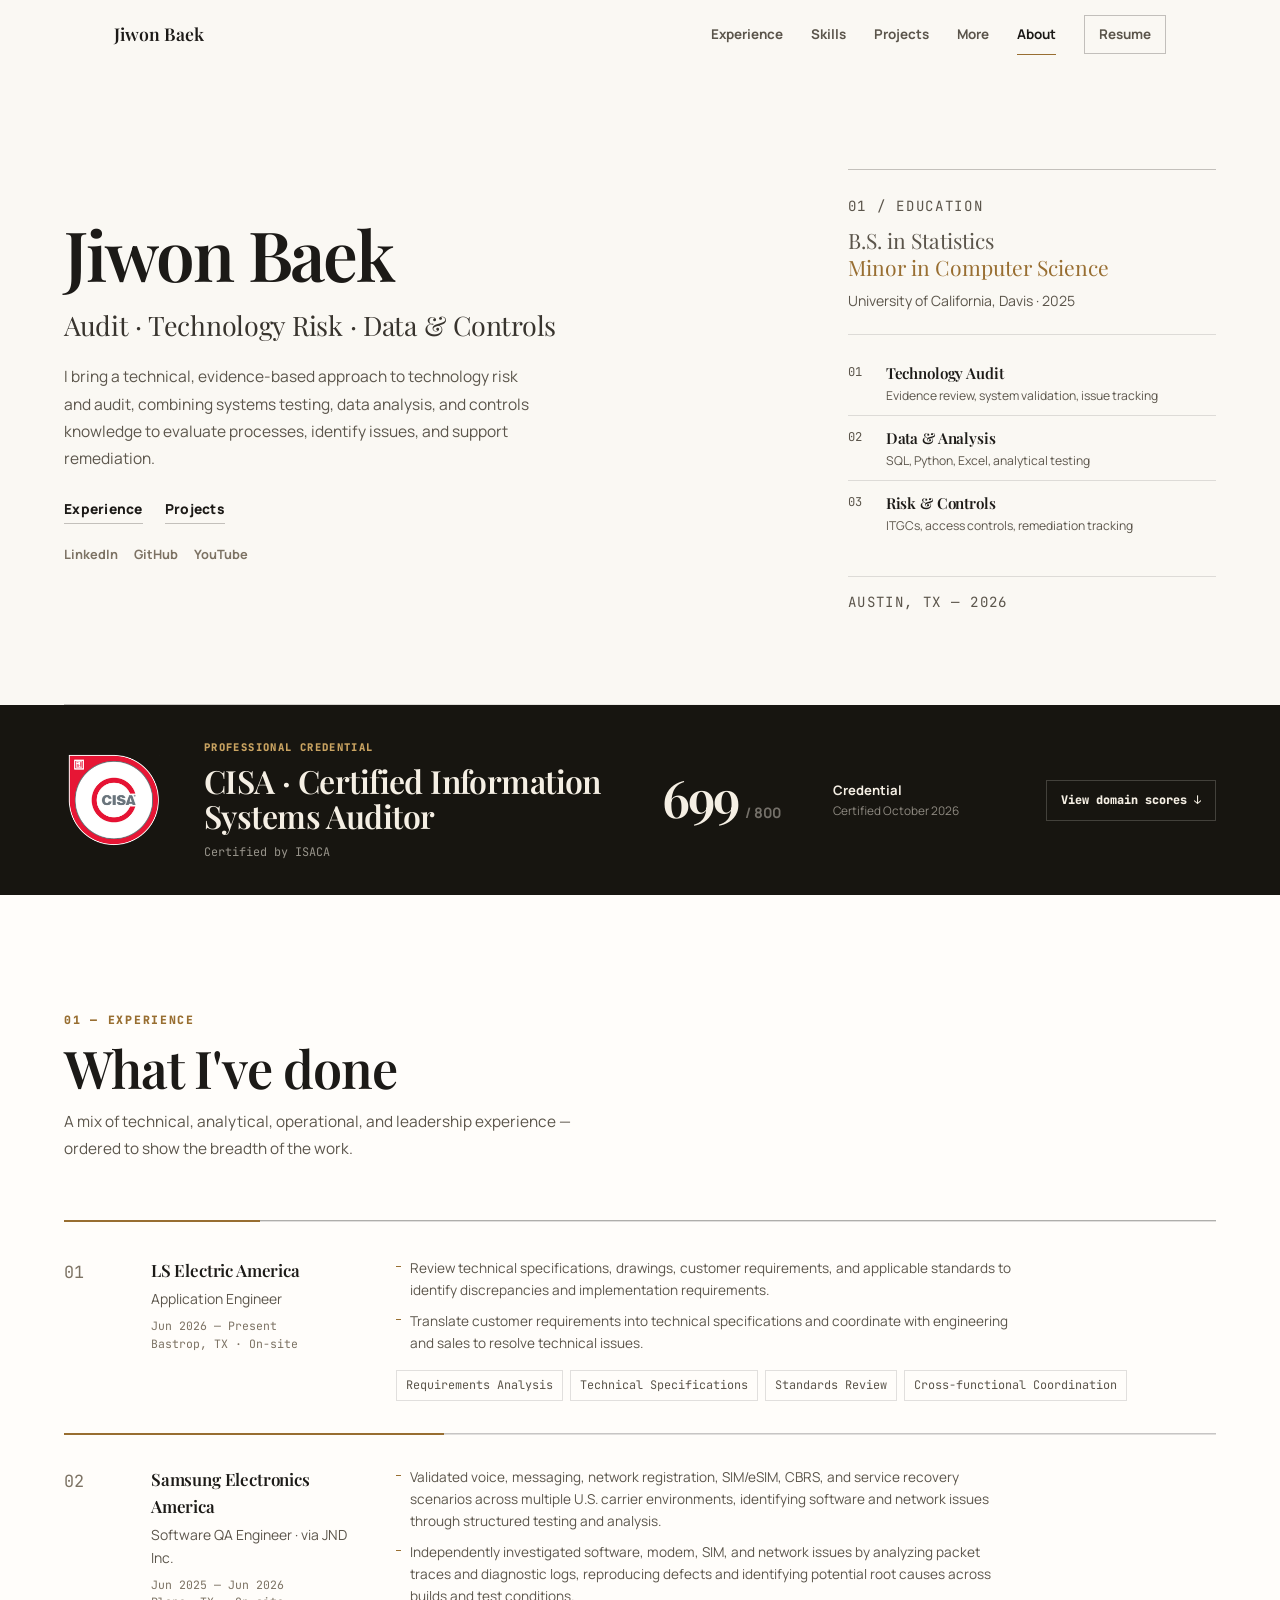
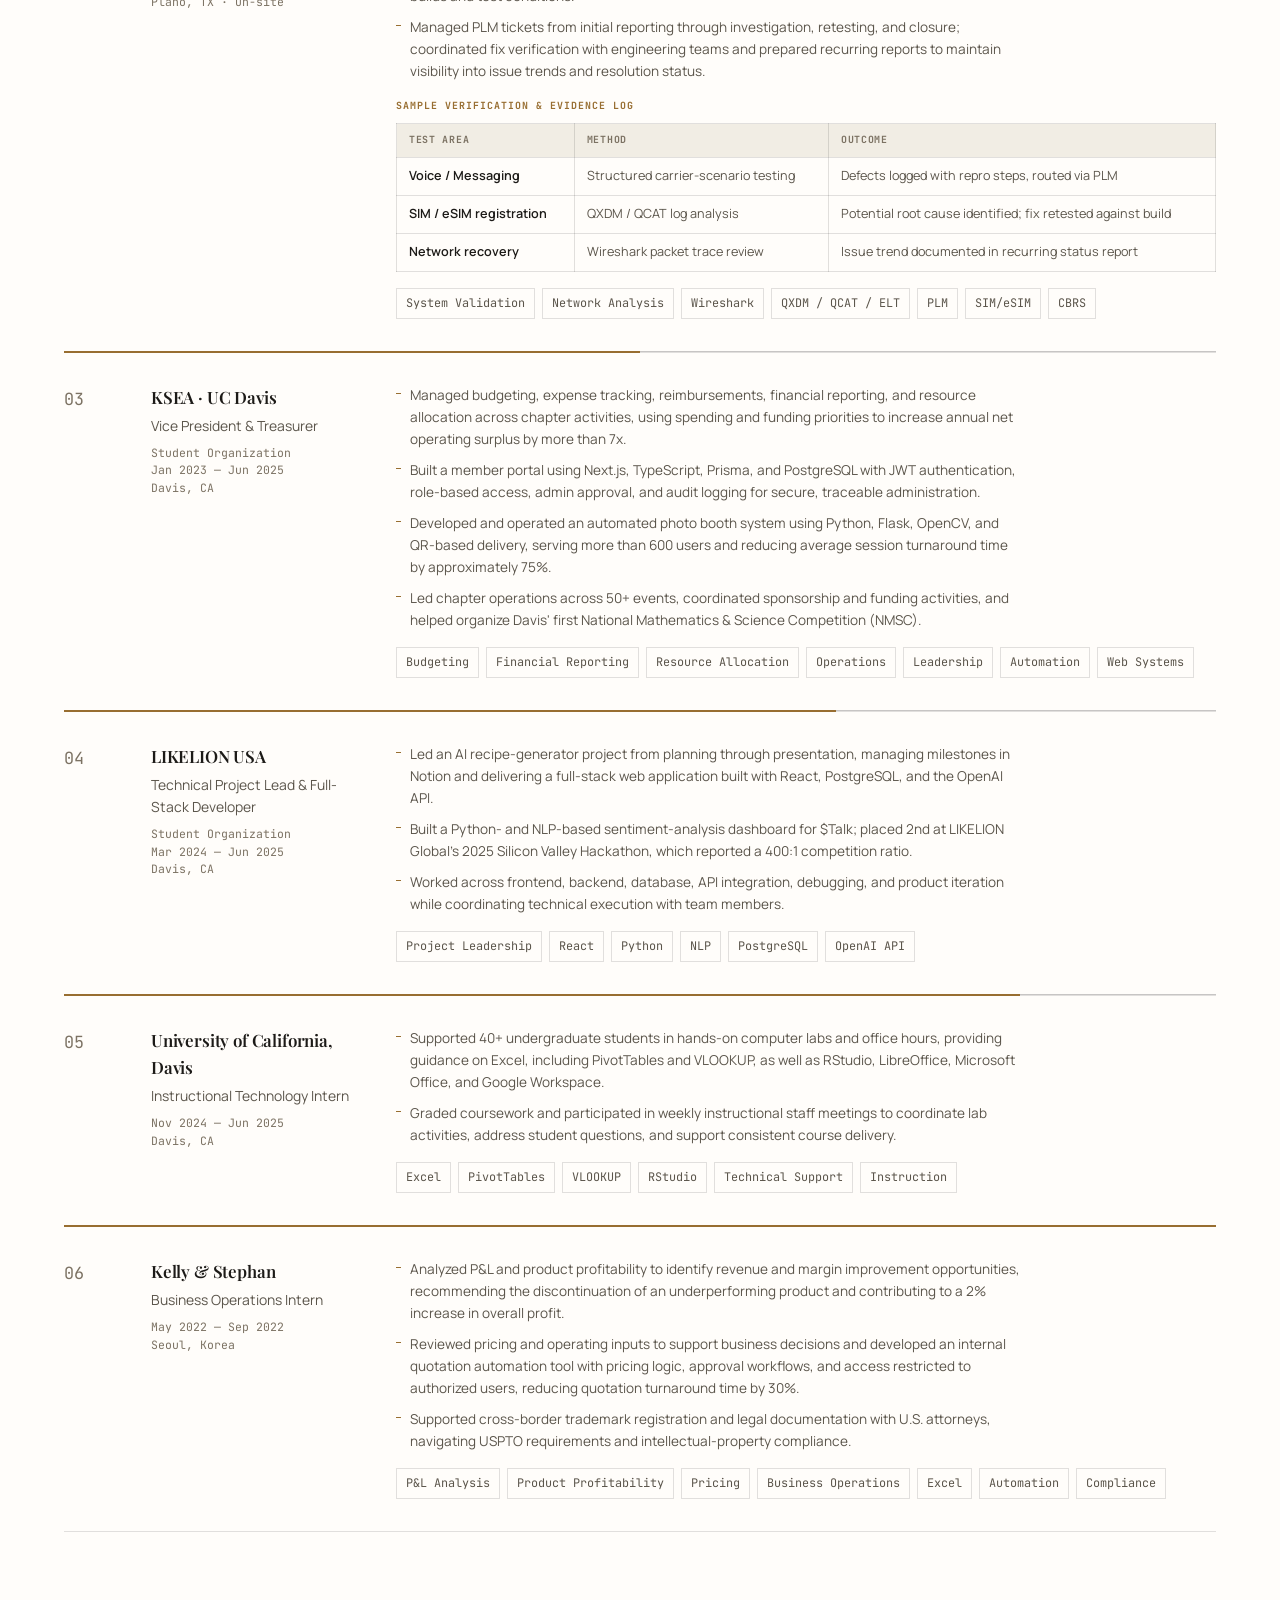
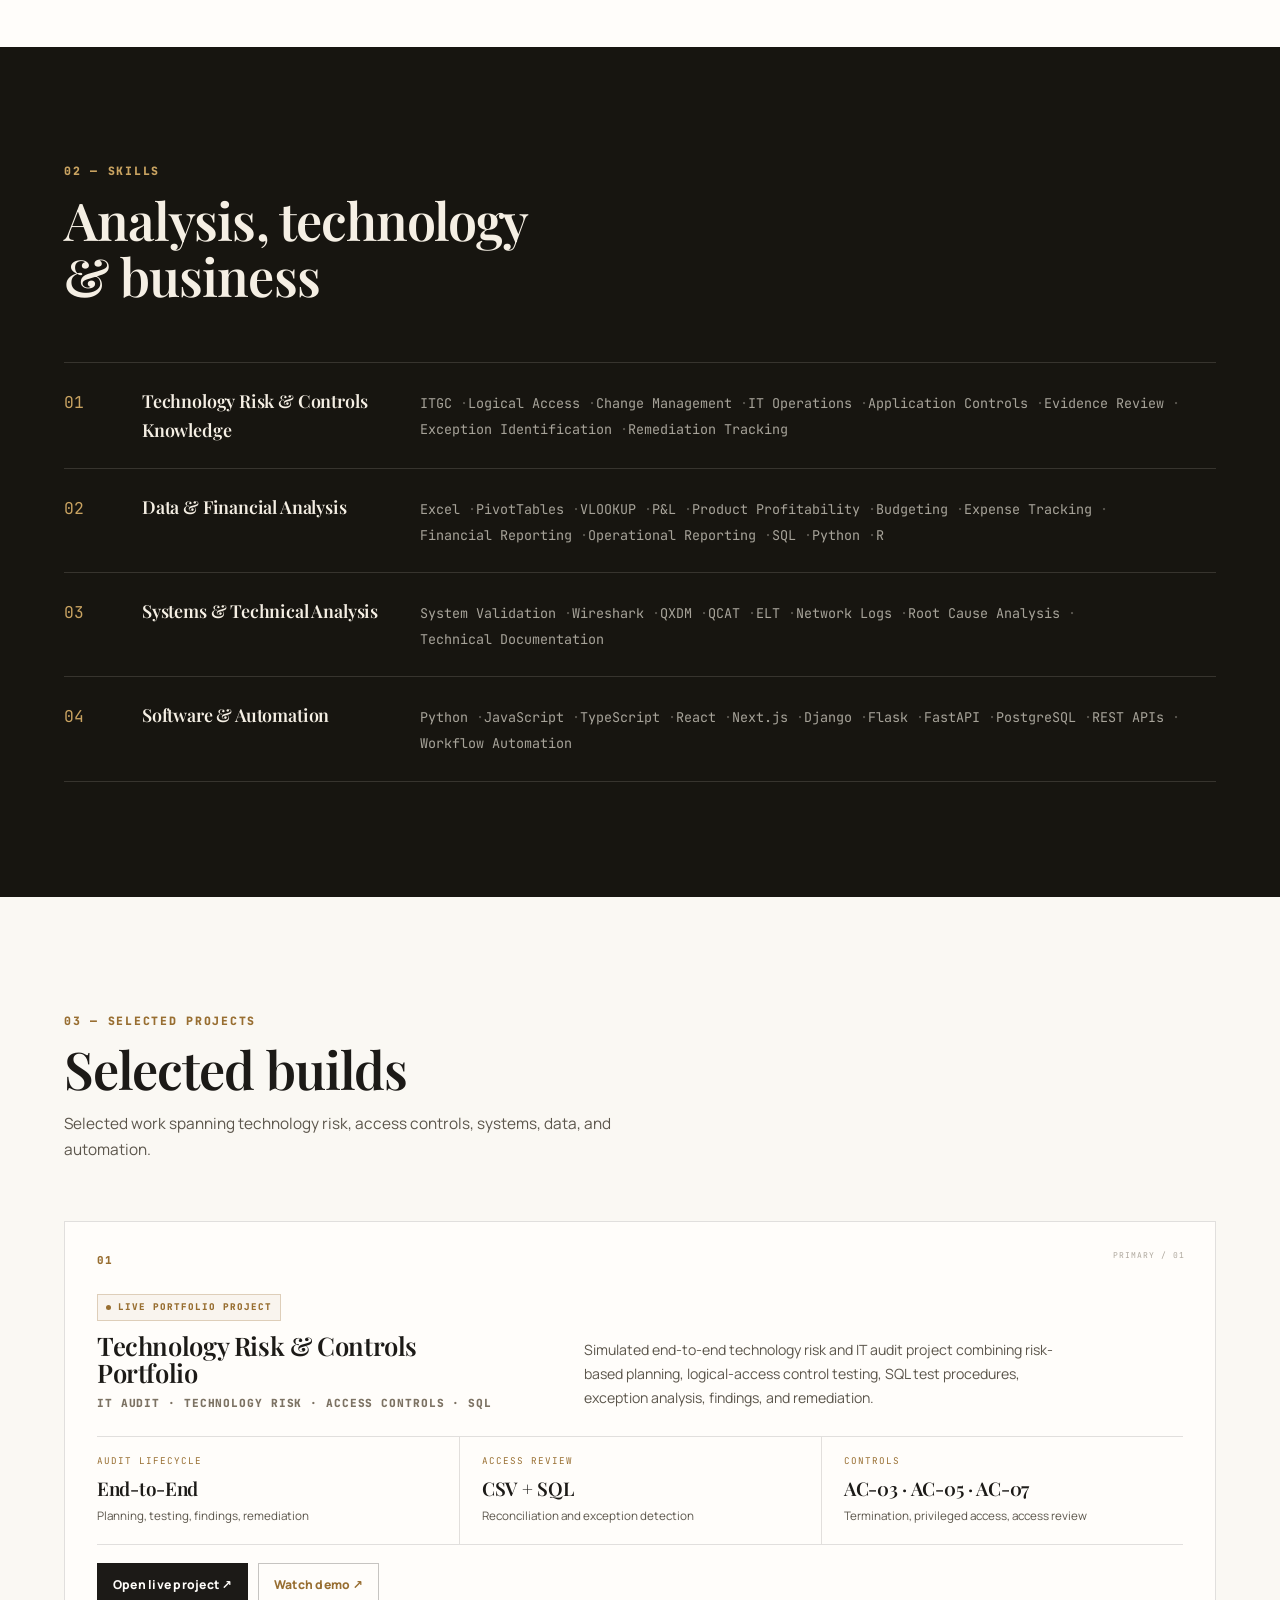
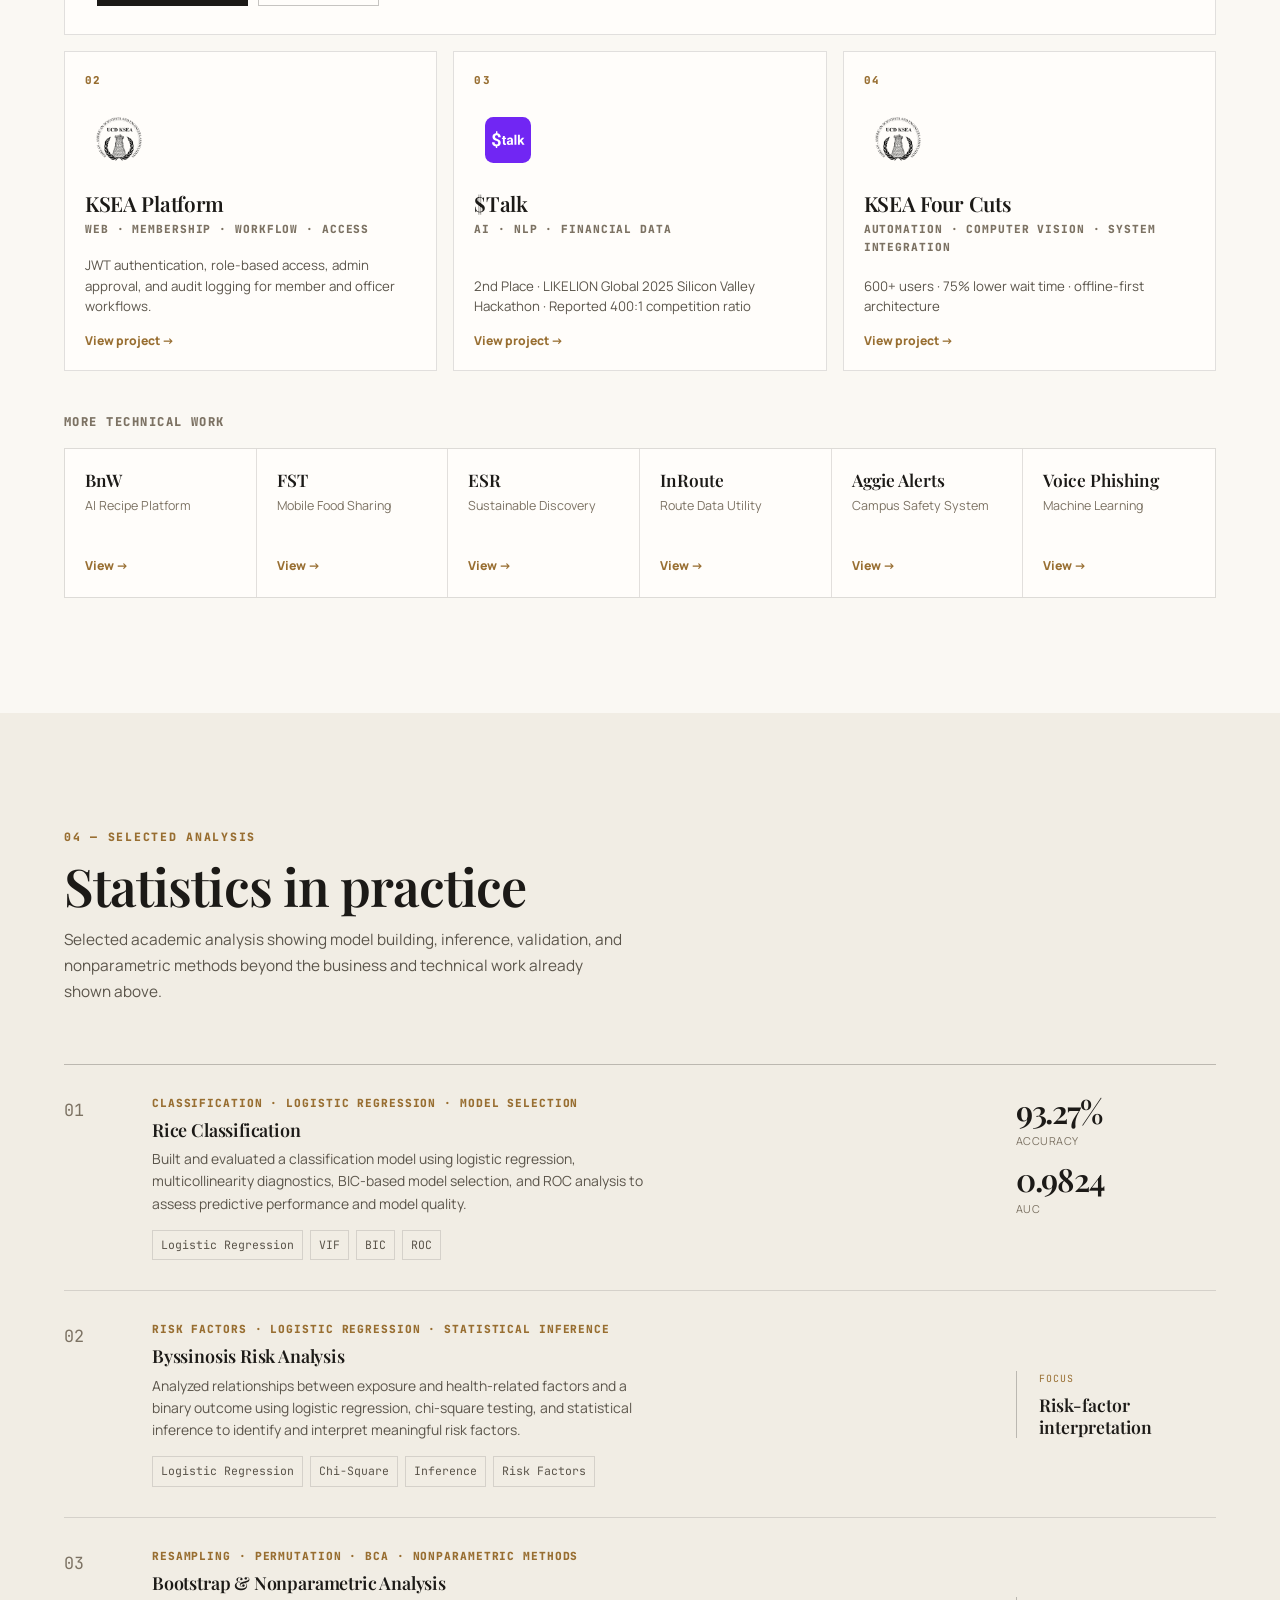
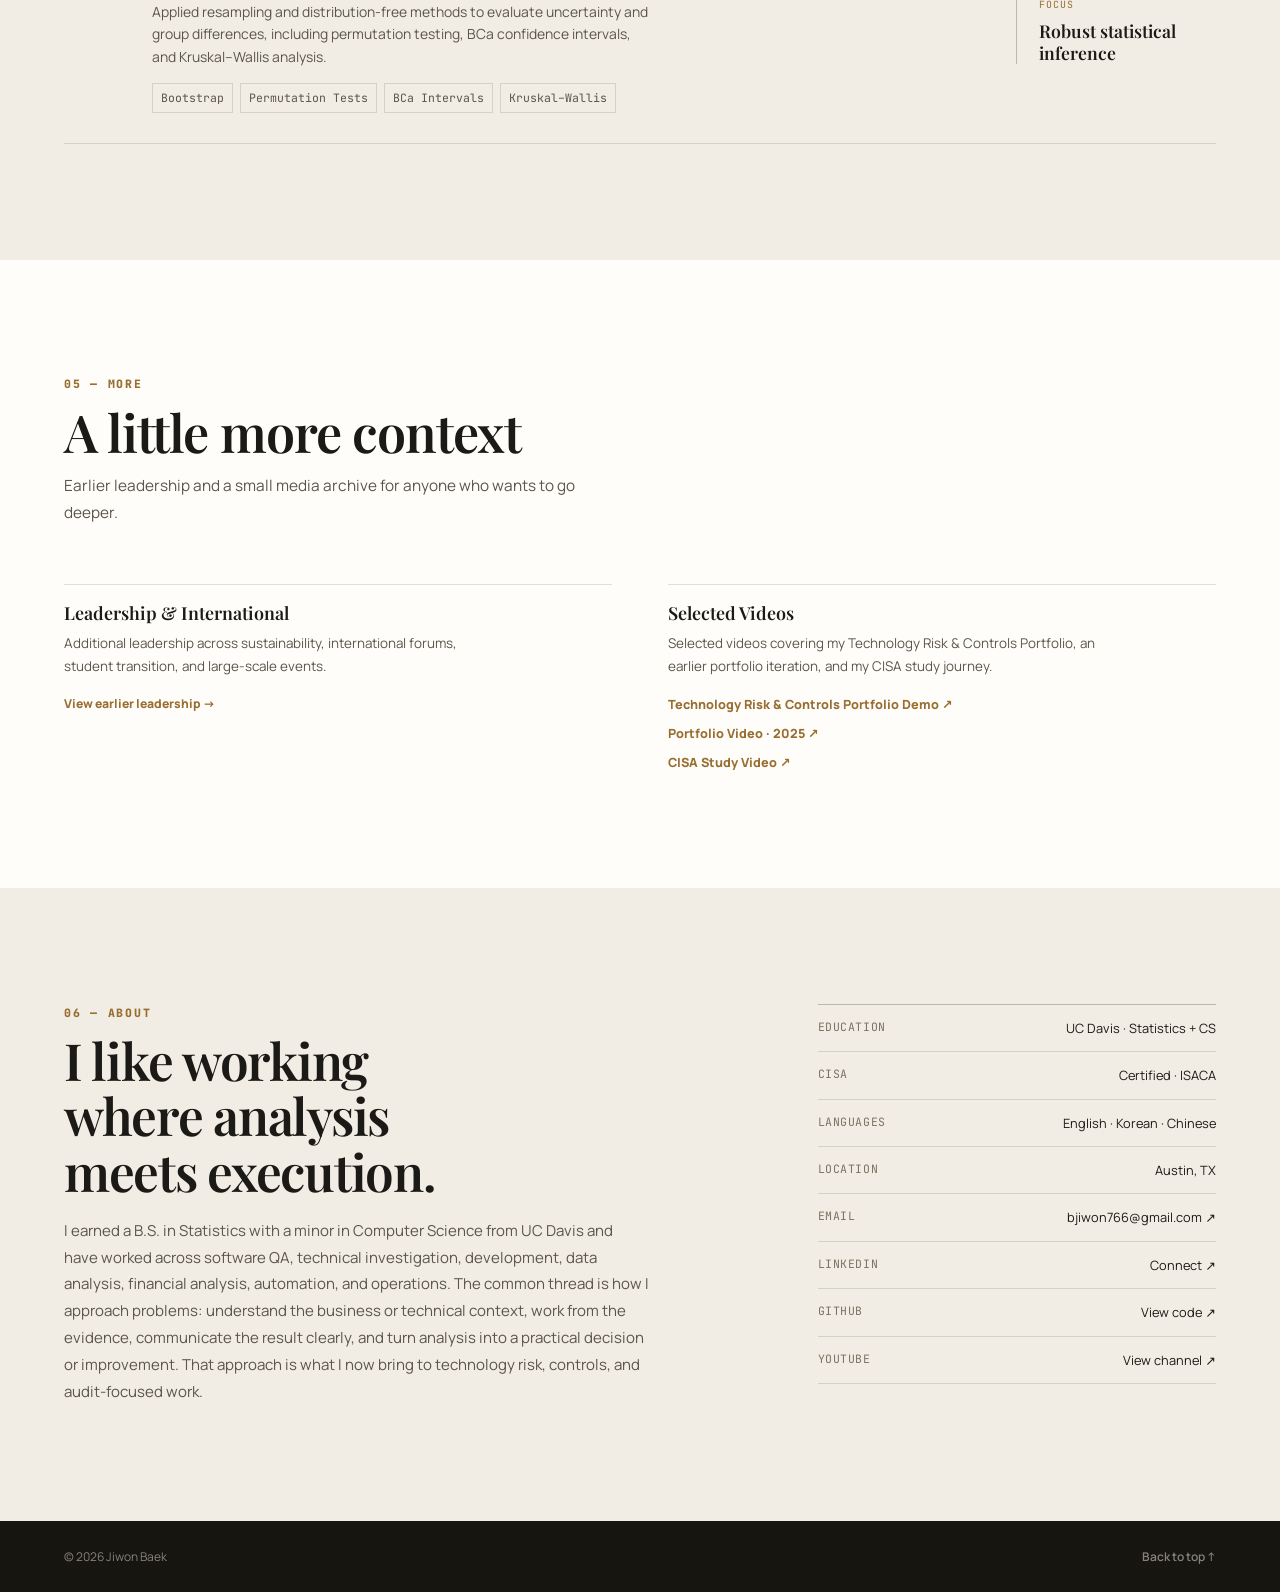
==== commit 89981369: "cisa change" ====
--- a/index.html
+++ b/index.html
@@ -275,15 +275,15 @@
     class="cisa-badge-img"
   />
 </a>
-<!-- <div class="cisa-label">
+<div class="cisa-label">
   <small>Professional Credential</small>
   <strong>CISA · Certified Information Systems Auditor</strong>
   <p class="cisa-credential-note">Certified by ISACA</p>
-<a class="cisa-verify"
+<!-- <a class="cisa-verify"
    href="https://www.credly.com/badges/4bc38aad-4848-409d-bd51-61cce8a3f4e2/public_url"
    target="_blank"
-   rel="noopener">Verify Credential ↗</a>
-</div> -->
+   rel="noopener">Verify Credential ↗</a> -->
+</div>
 <div class="cisa-score"><strong>699</strong><span>/ 800</span></div>
 <div class="cisa-meta"><strong>Credential</strong><span>Certified October 2026</span></div>
 <button aria-controls="cisaDetails" aria-expanded="false" class="cisa-toggle" id="cisaToggle" type="button">View domain scores ↓</button>
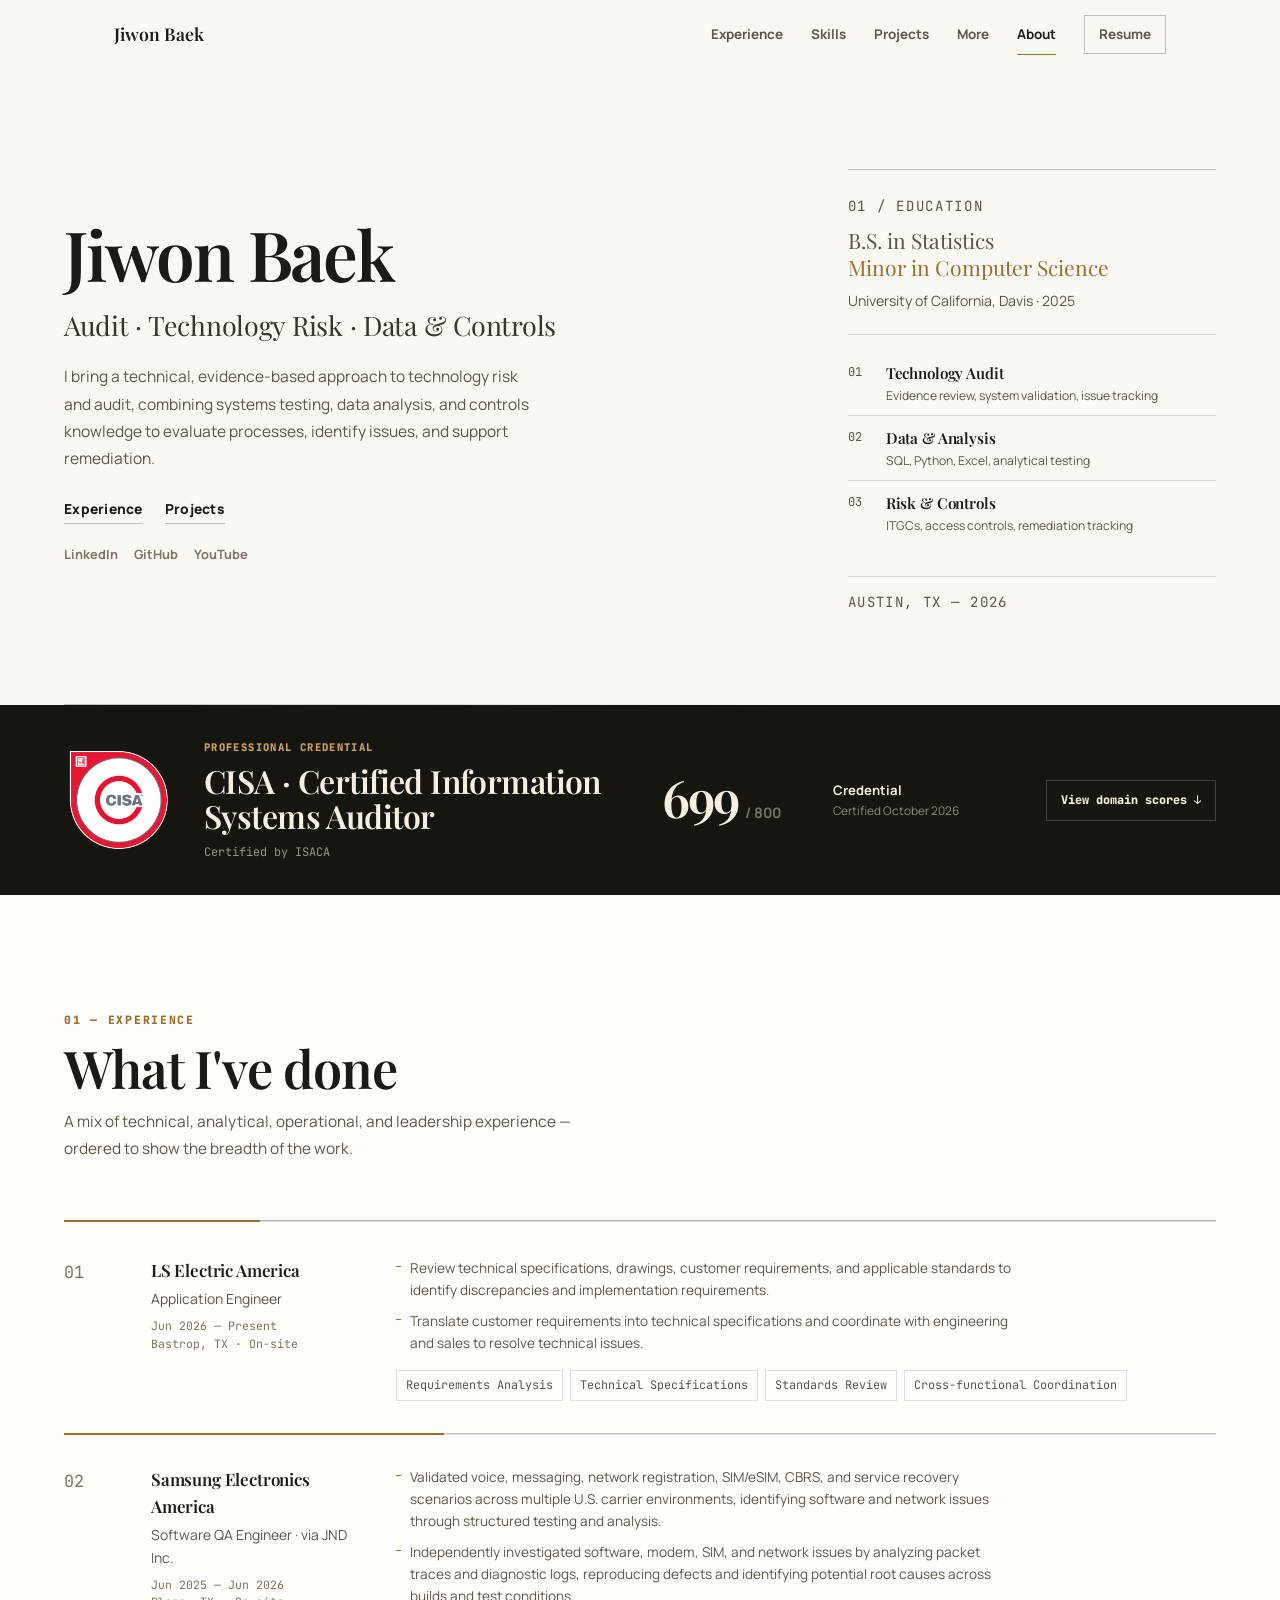
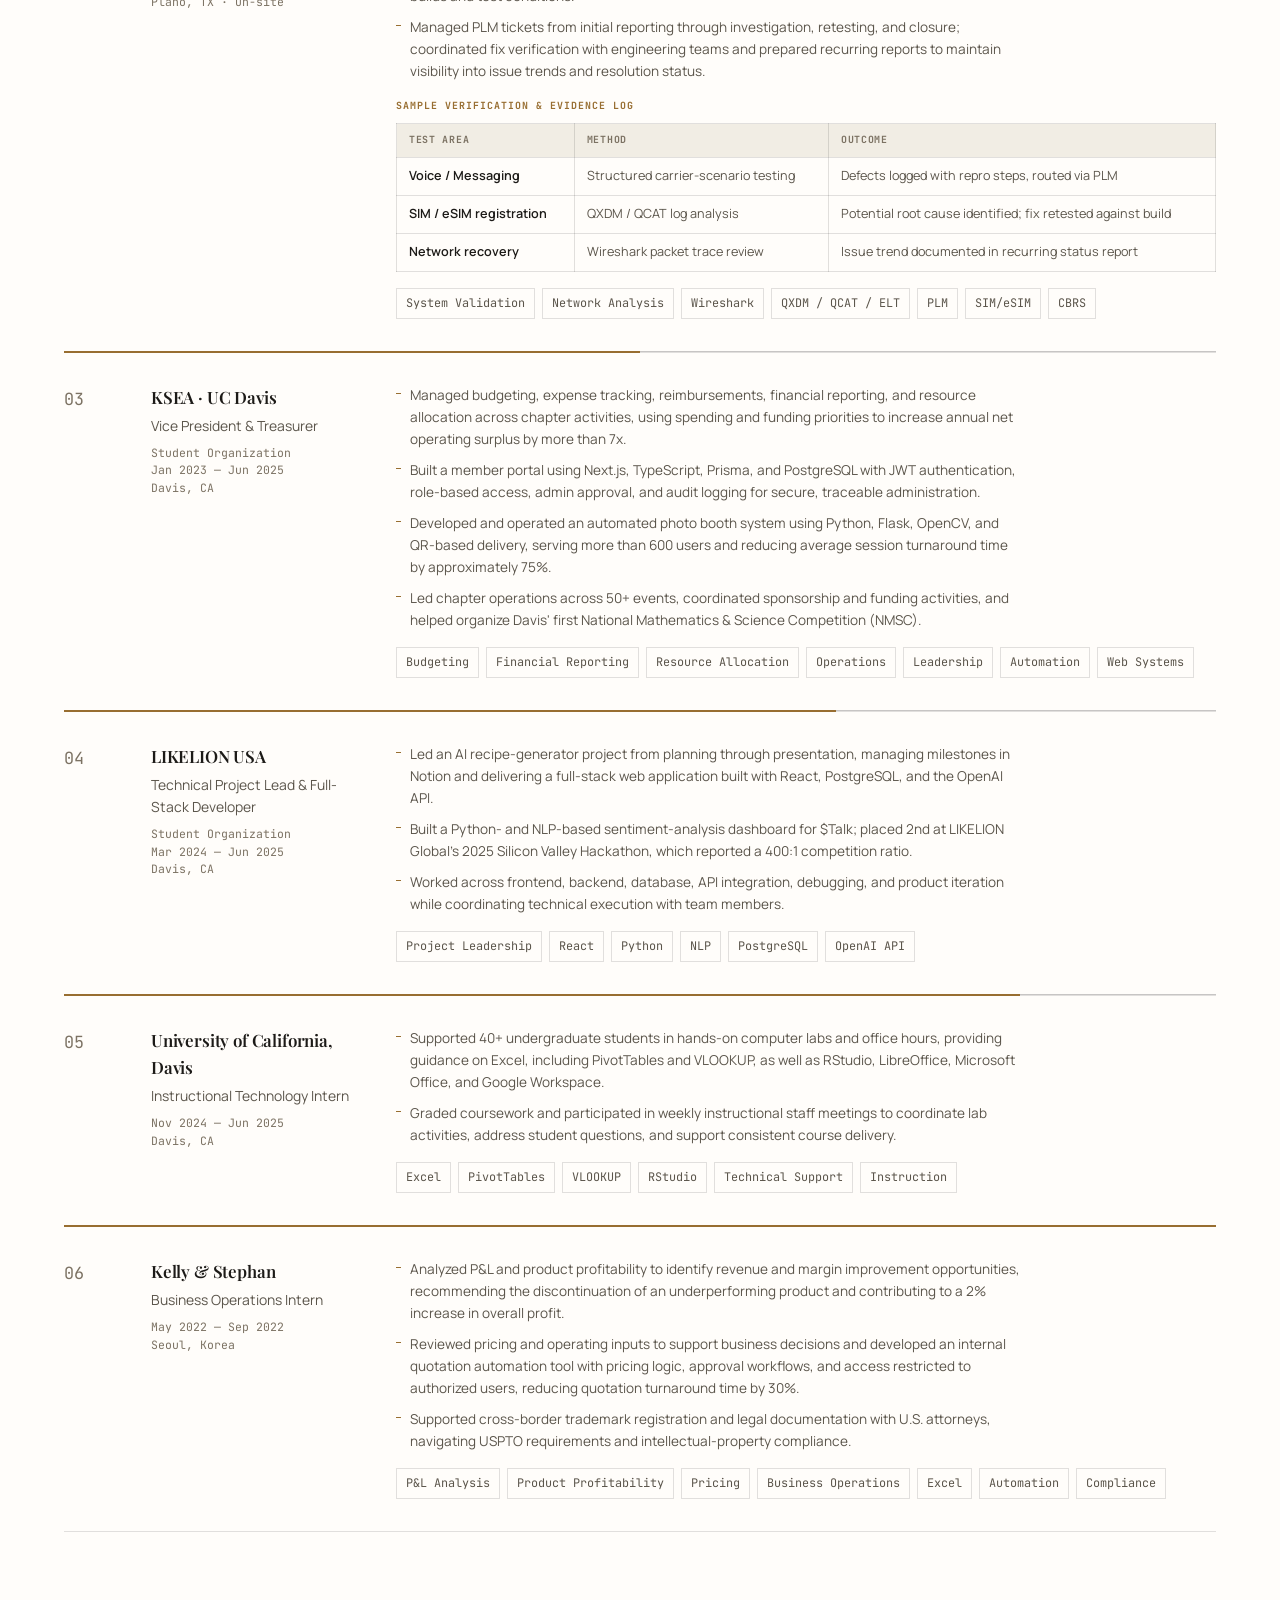
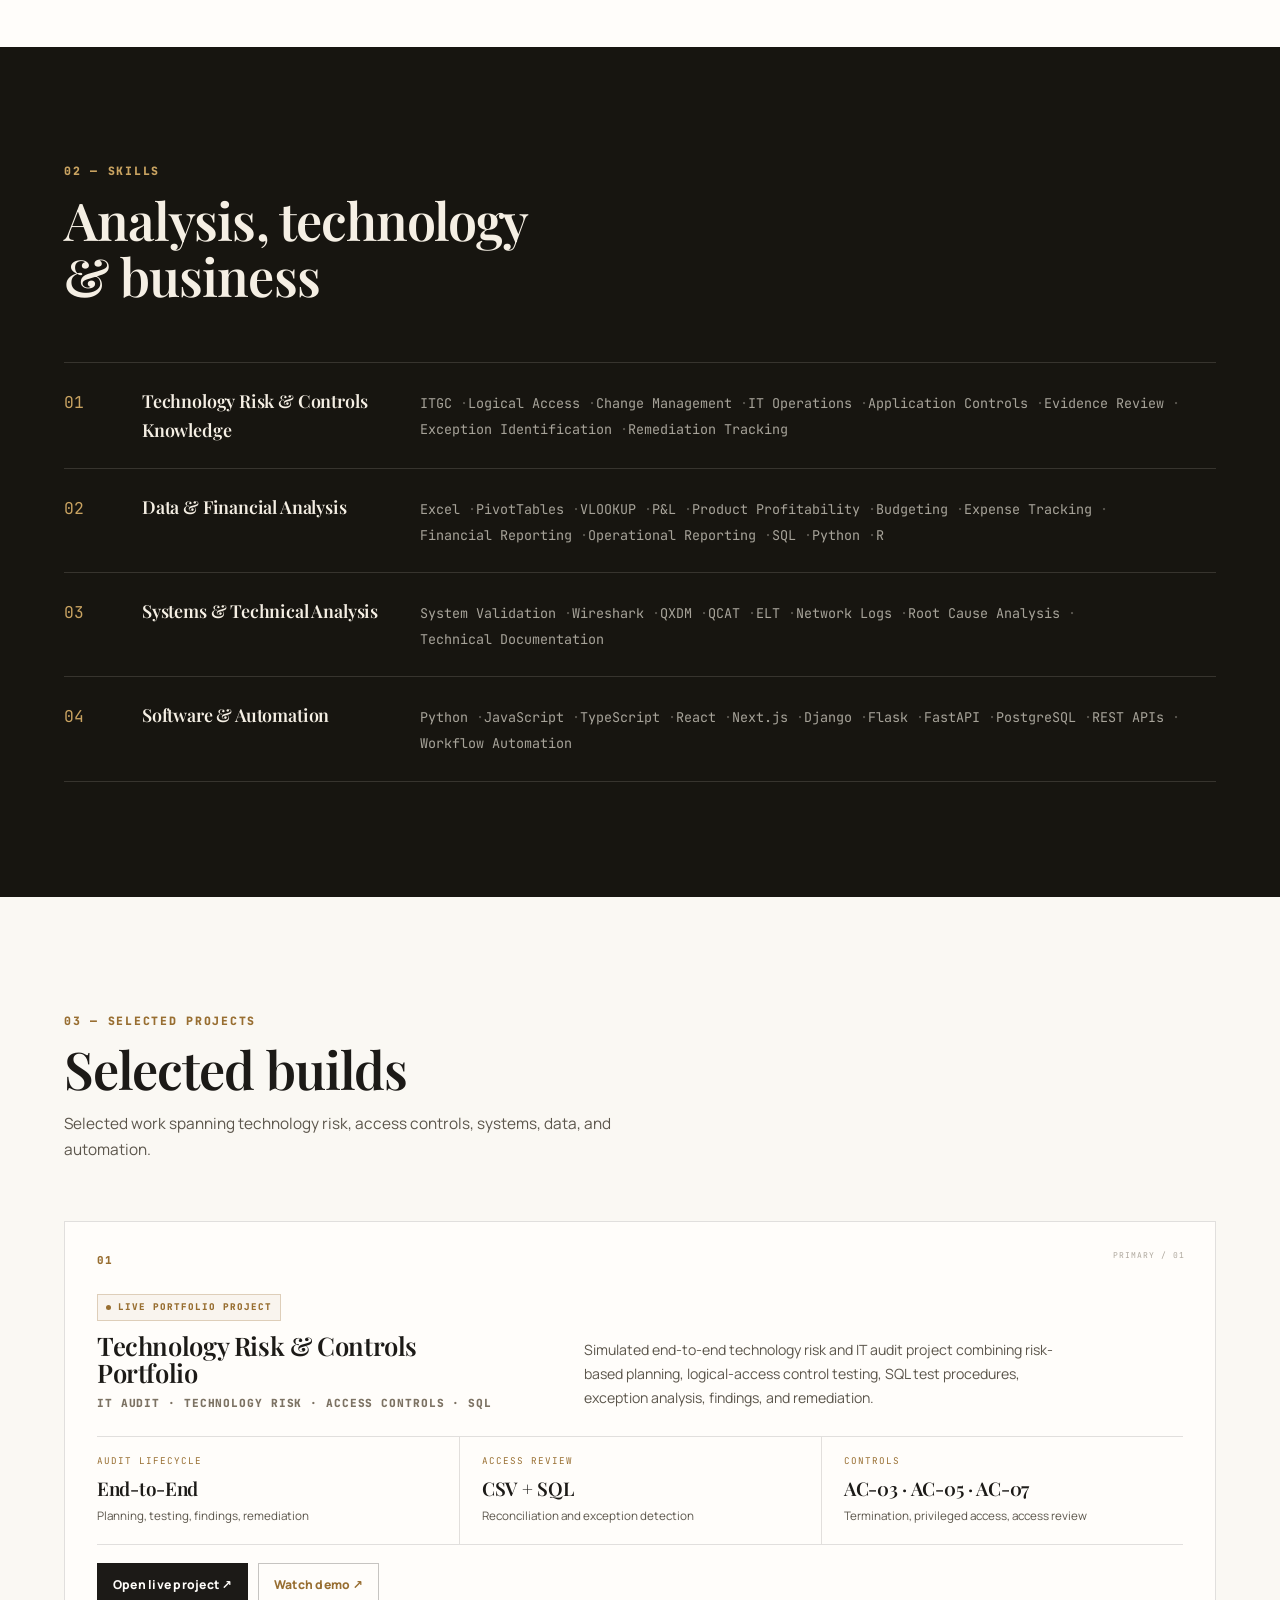
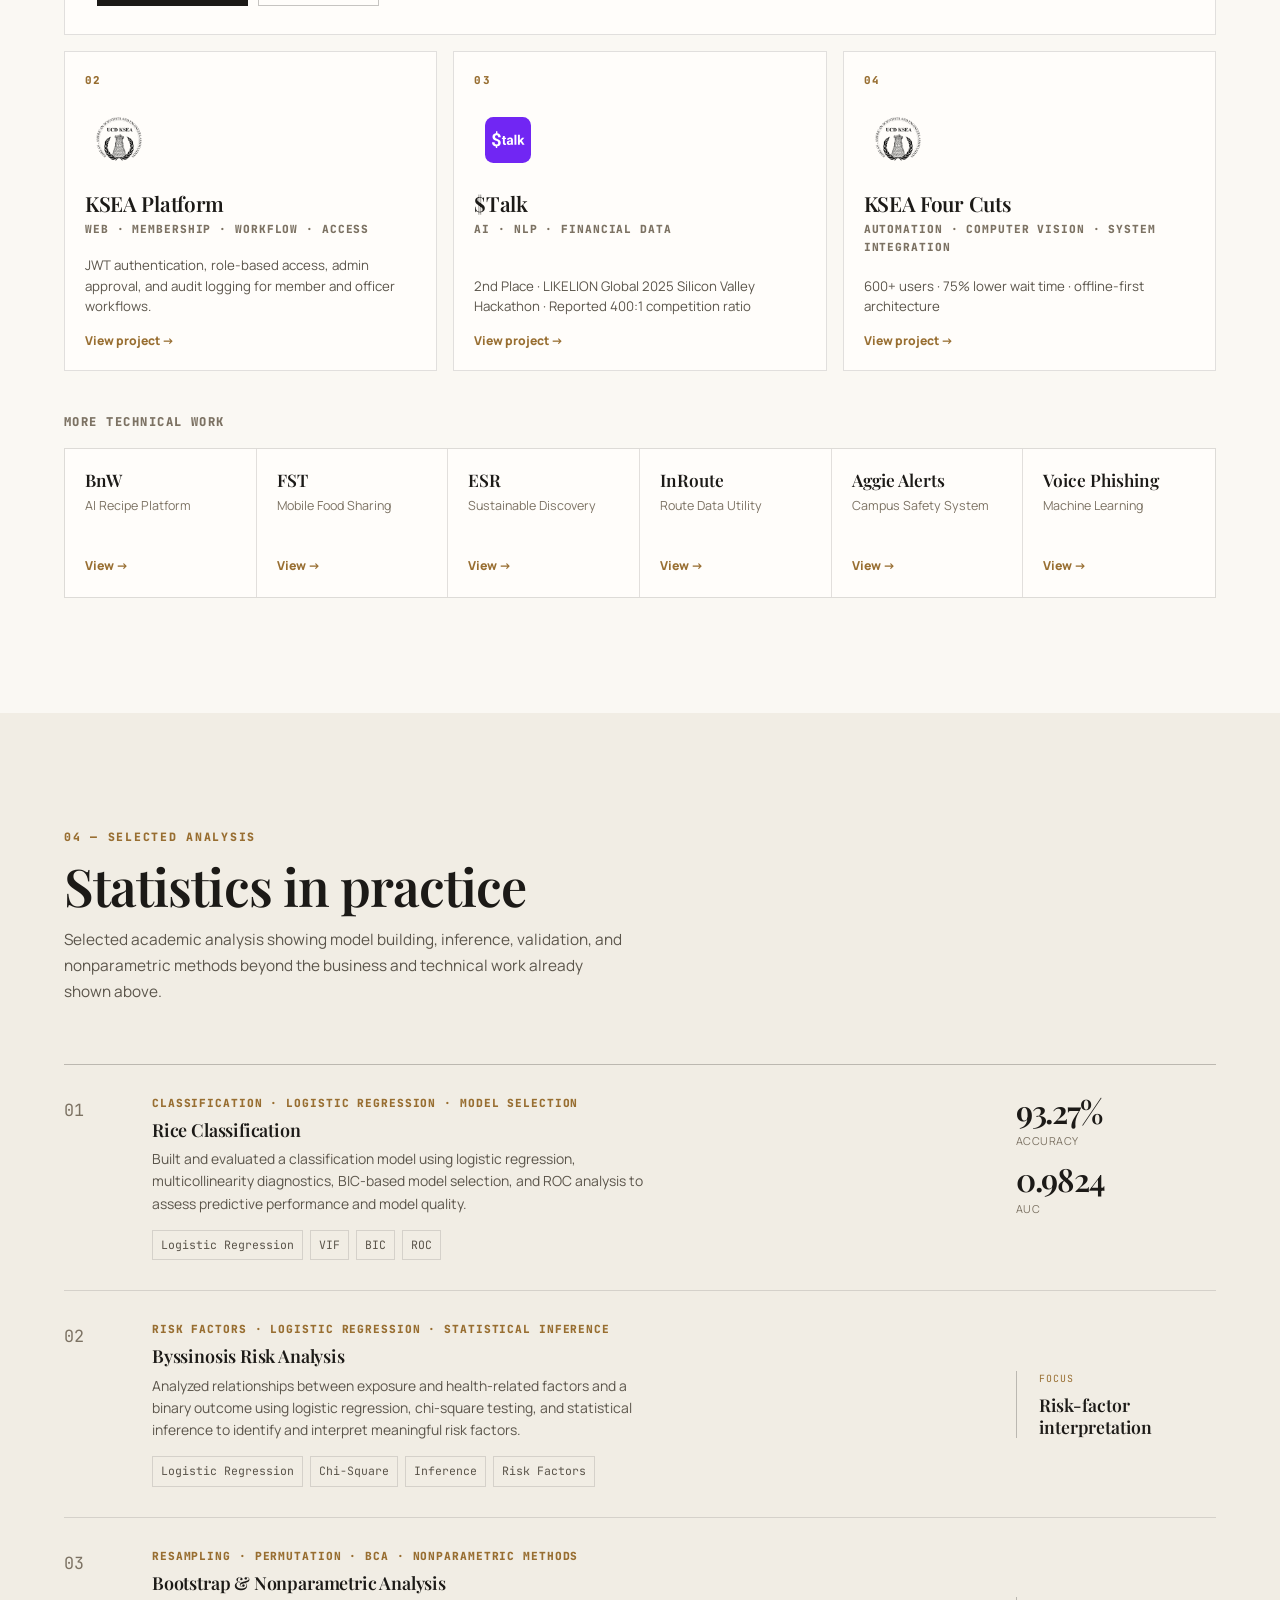
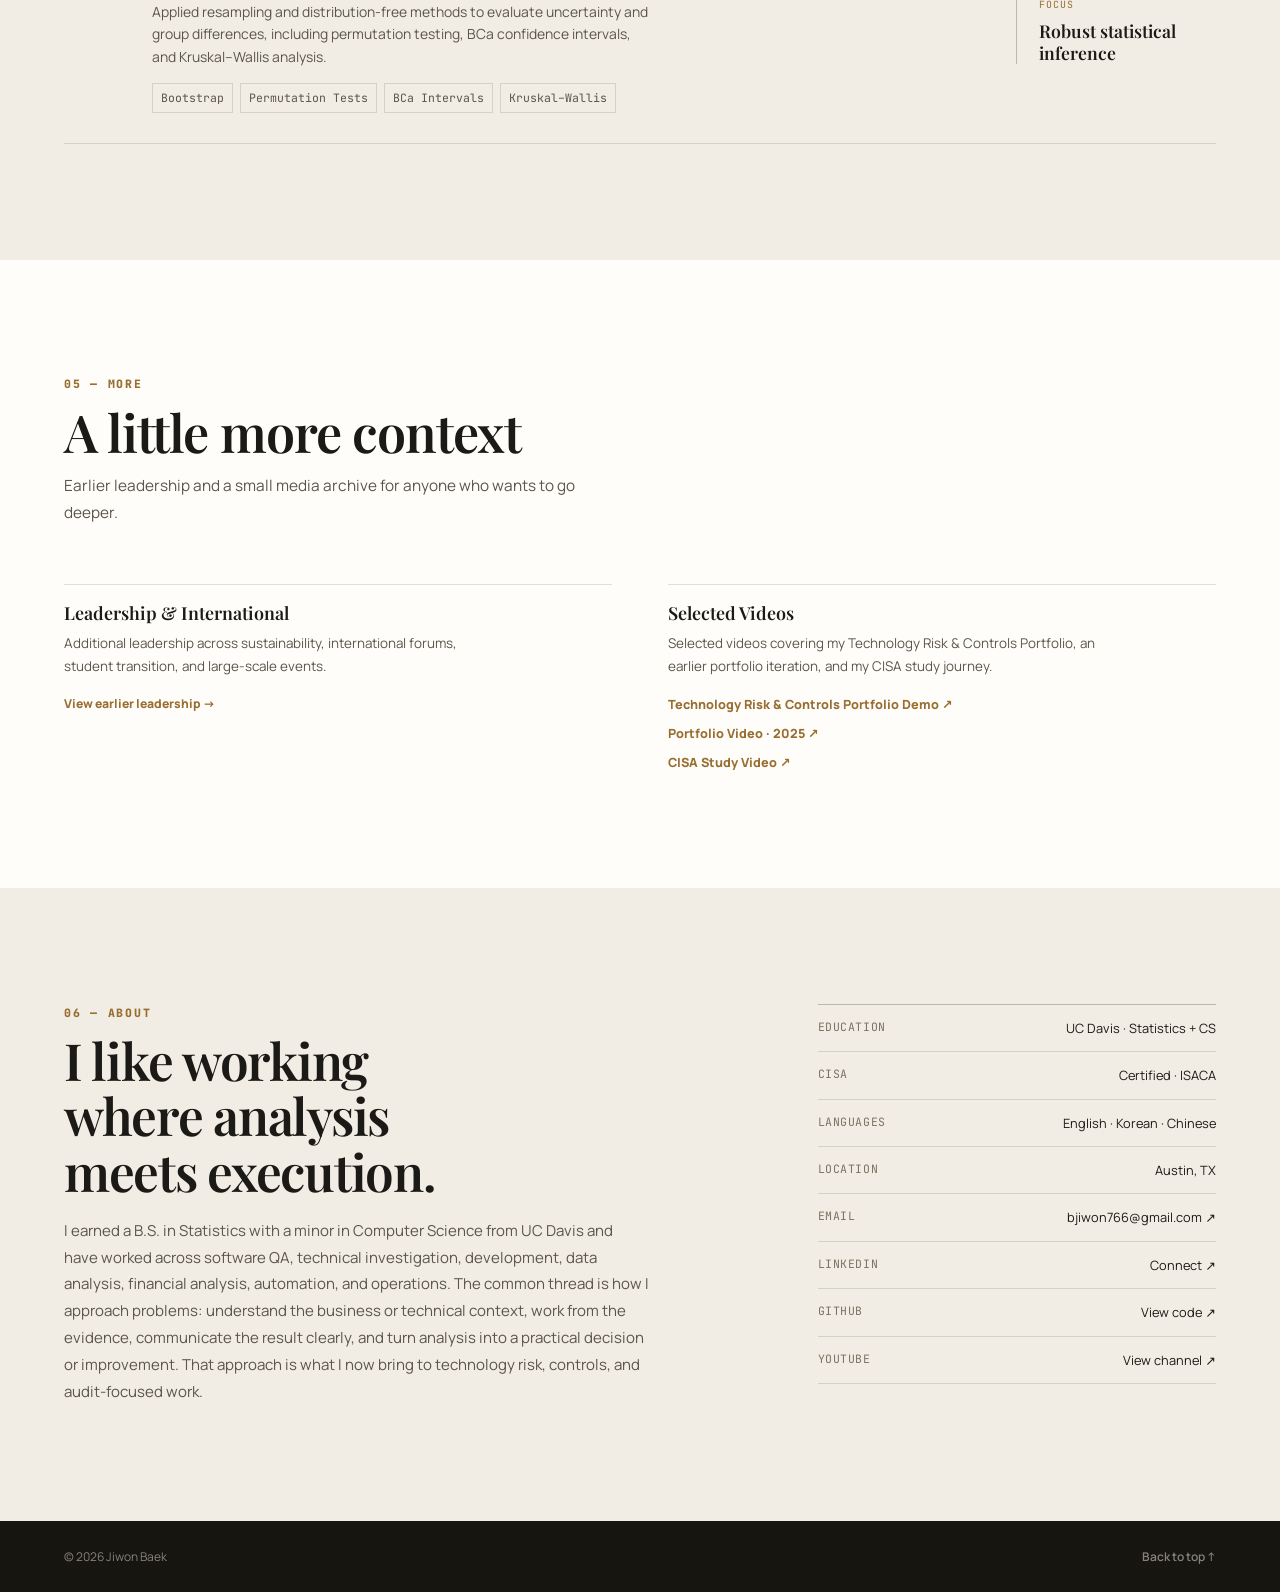
==== commit c1dbe23a: "cisa change" ====
--- a/index.html
+++ b/index.html
@@ -57,19 +57,18 @@
   display:flex;
   align-items:center;
   justify-content:center;
-  width:100px;
-  height:100px;
-  transition:transform .2s var(--ease),opacity .2s var(--ease);
-}
+  width:110px;
+}
+
 .cisa-badge-link:hover{
   transform:translateY(-2px);
   opacity:.92;
 }
 .cisa-badge-img{
-  width:92px;
-  height:92px;
+  display:block;
+  width:100px;
+  height:auto;
   object-fit:contain;
-  display:block;
 }
 .cisa-verify{
   display:inline-block;
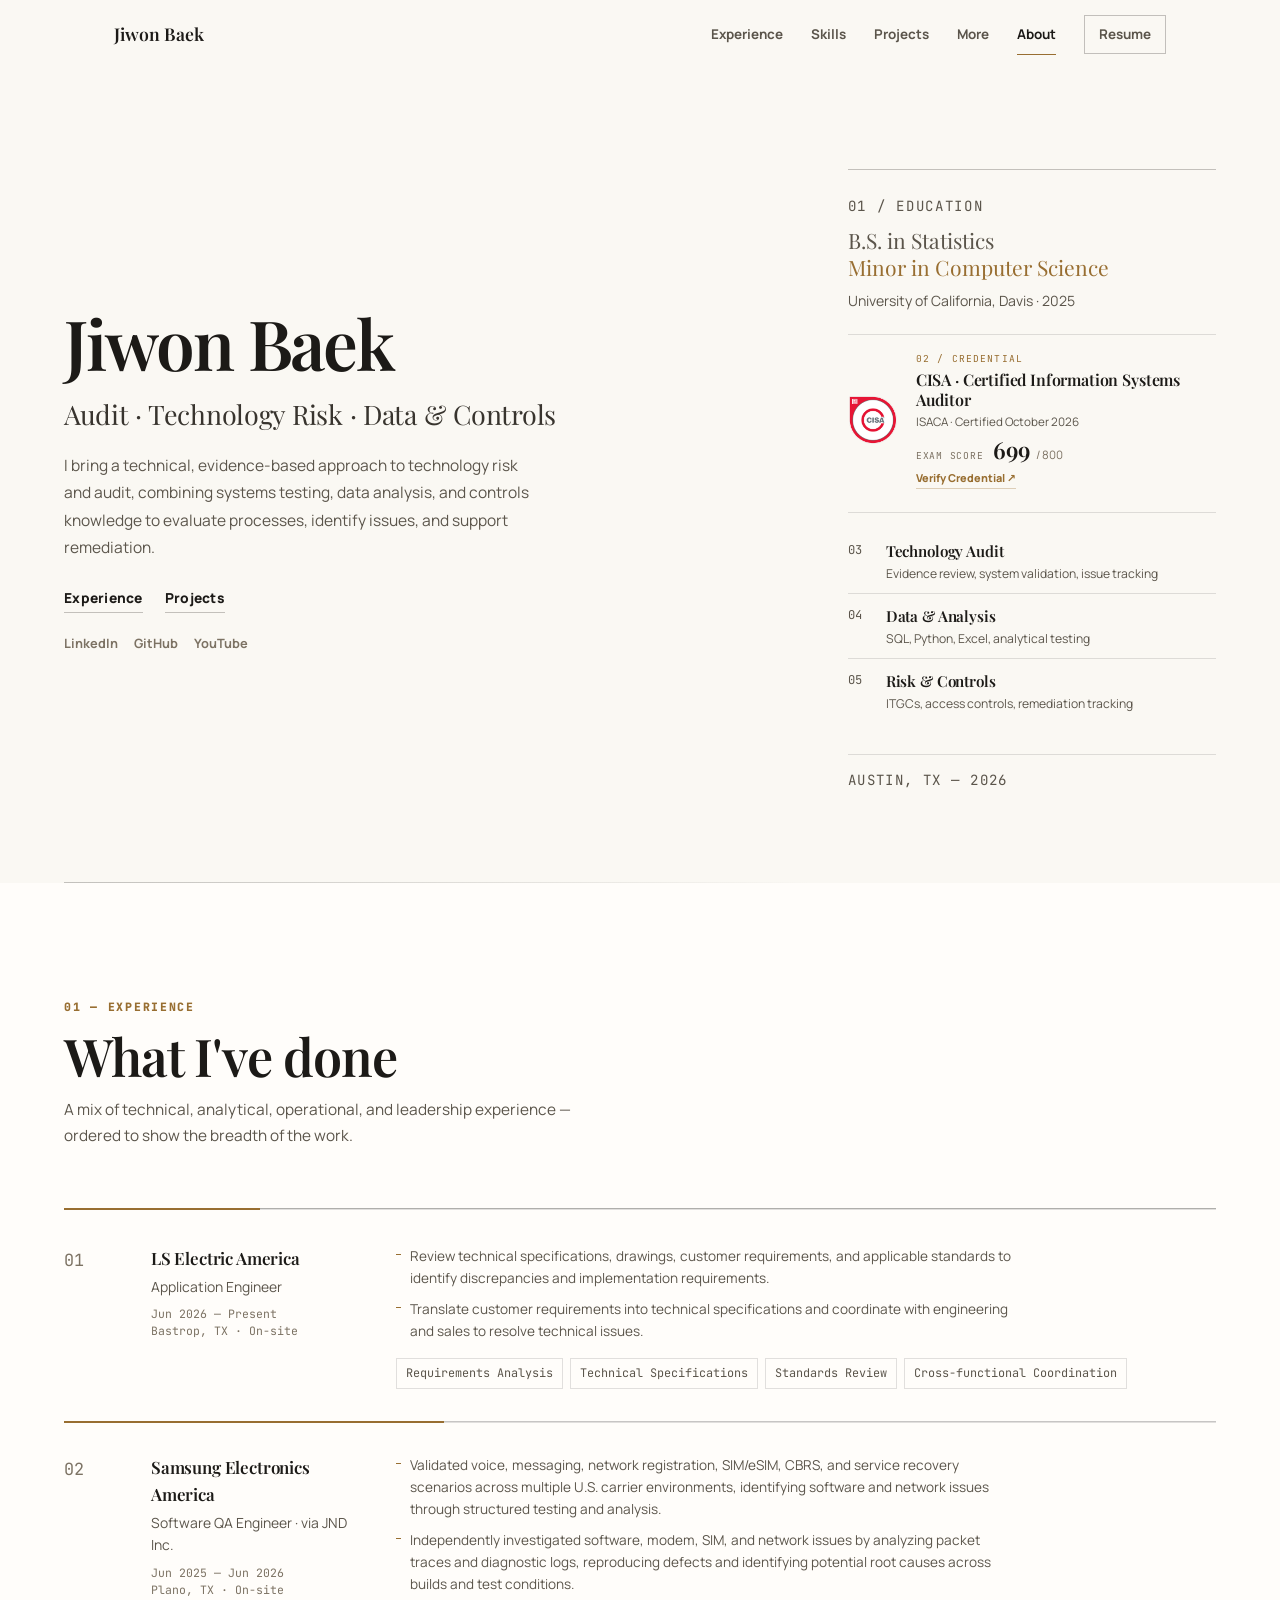
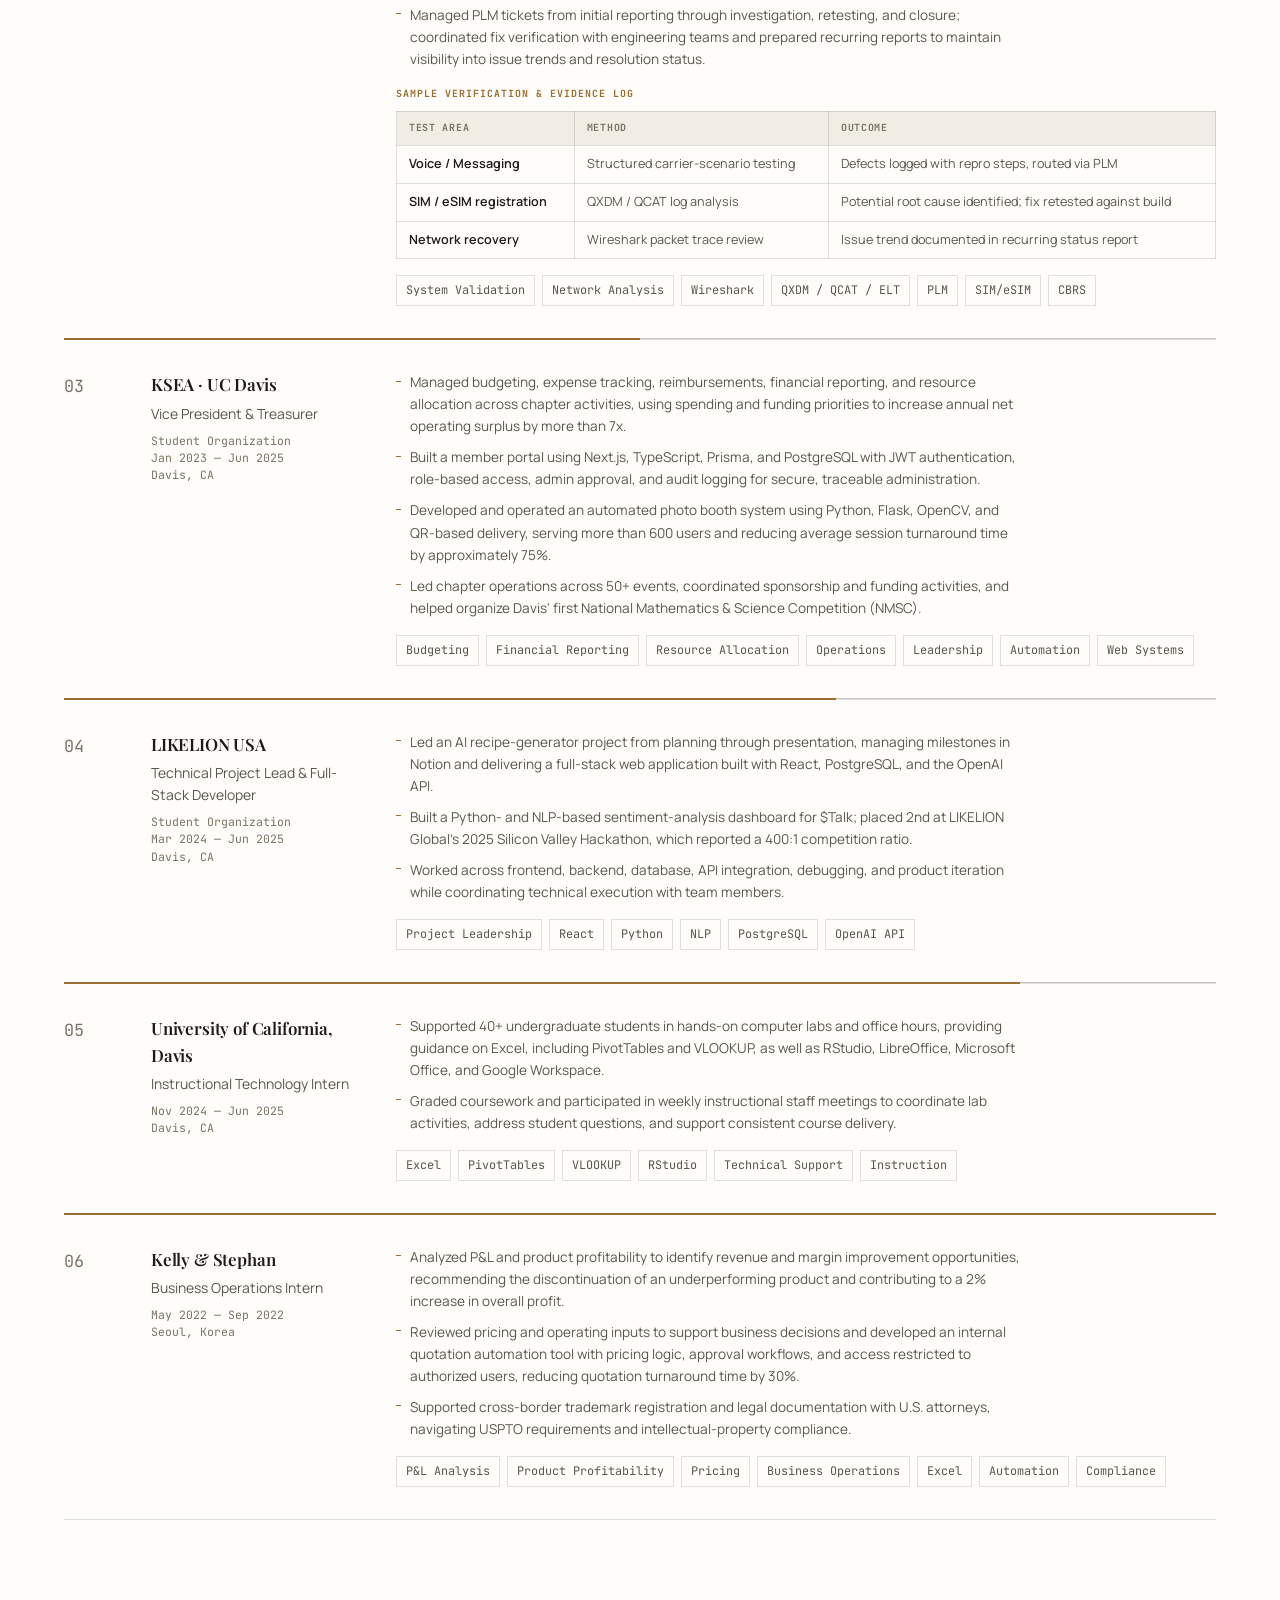
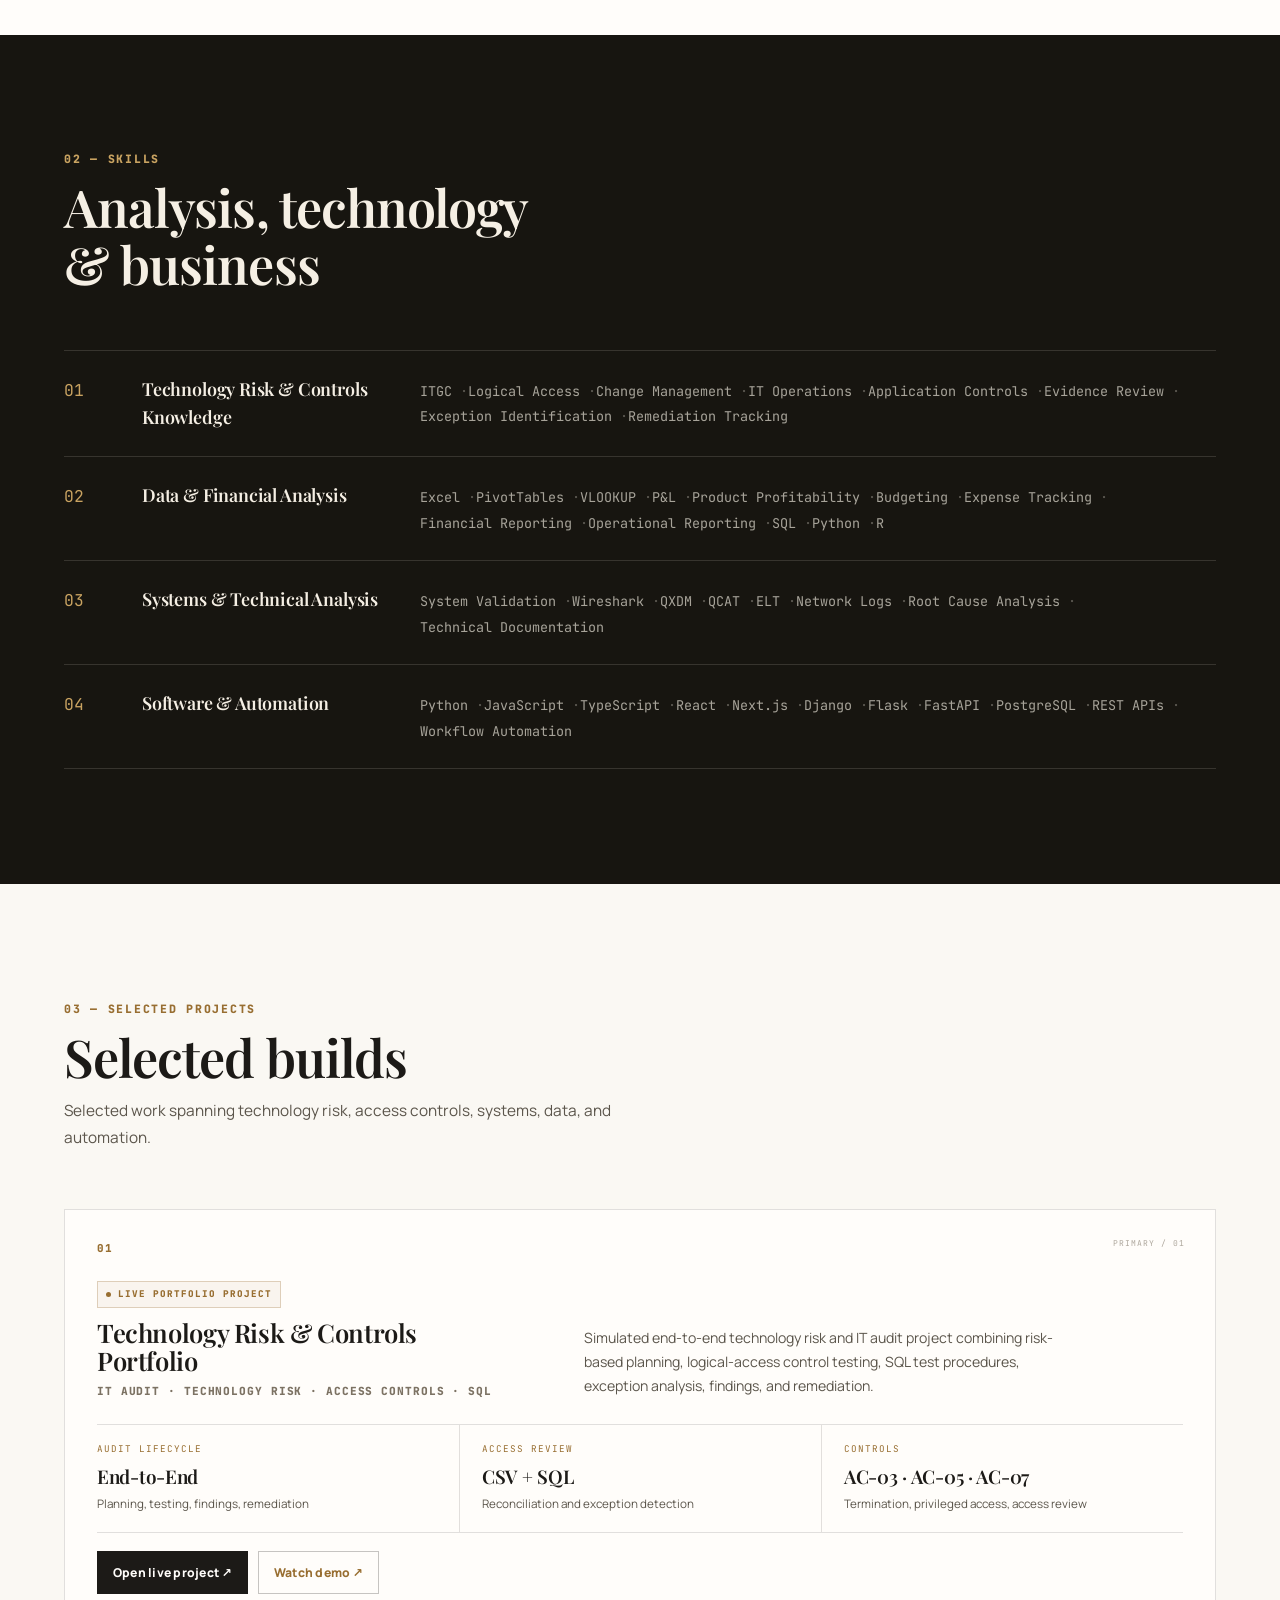
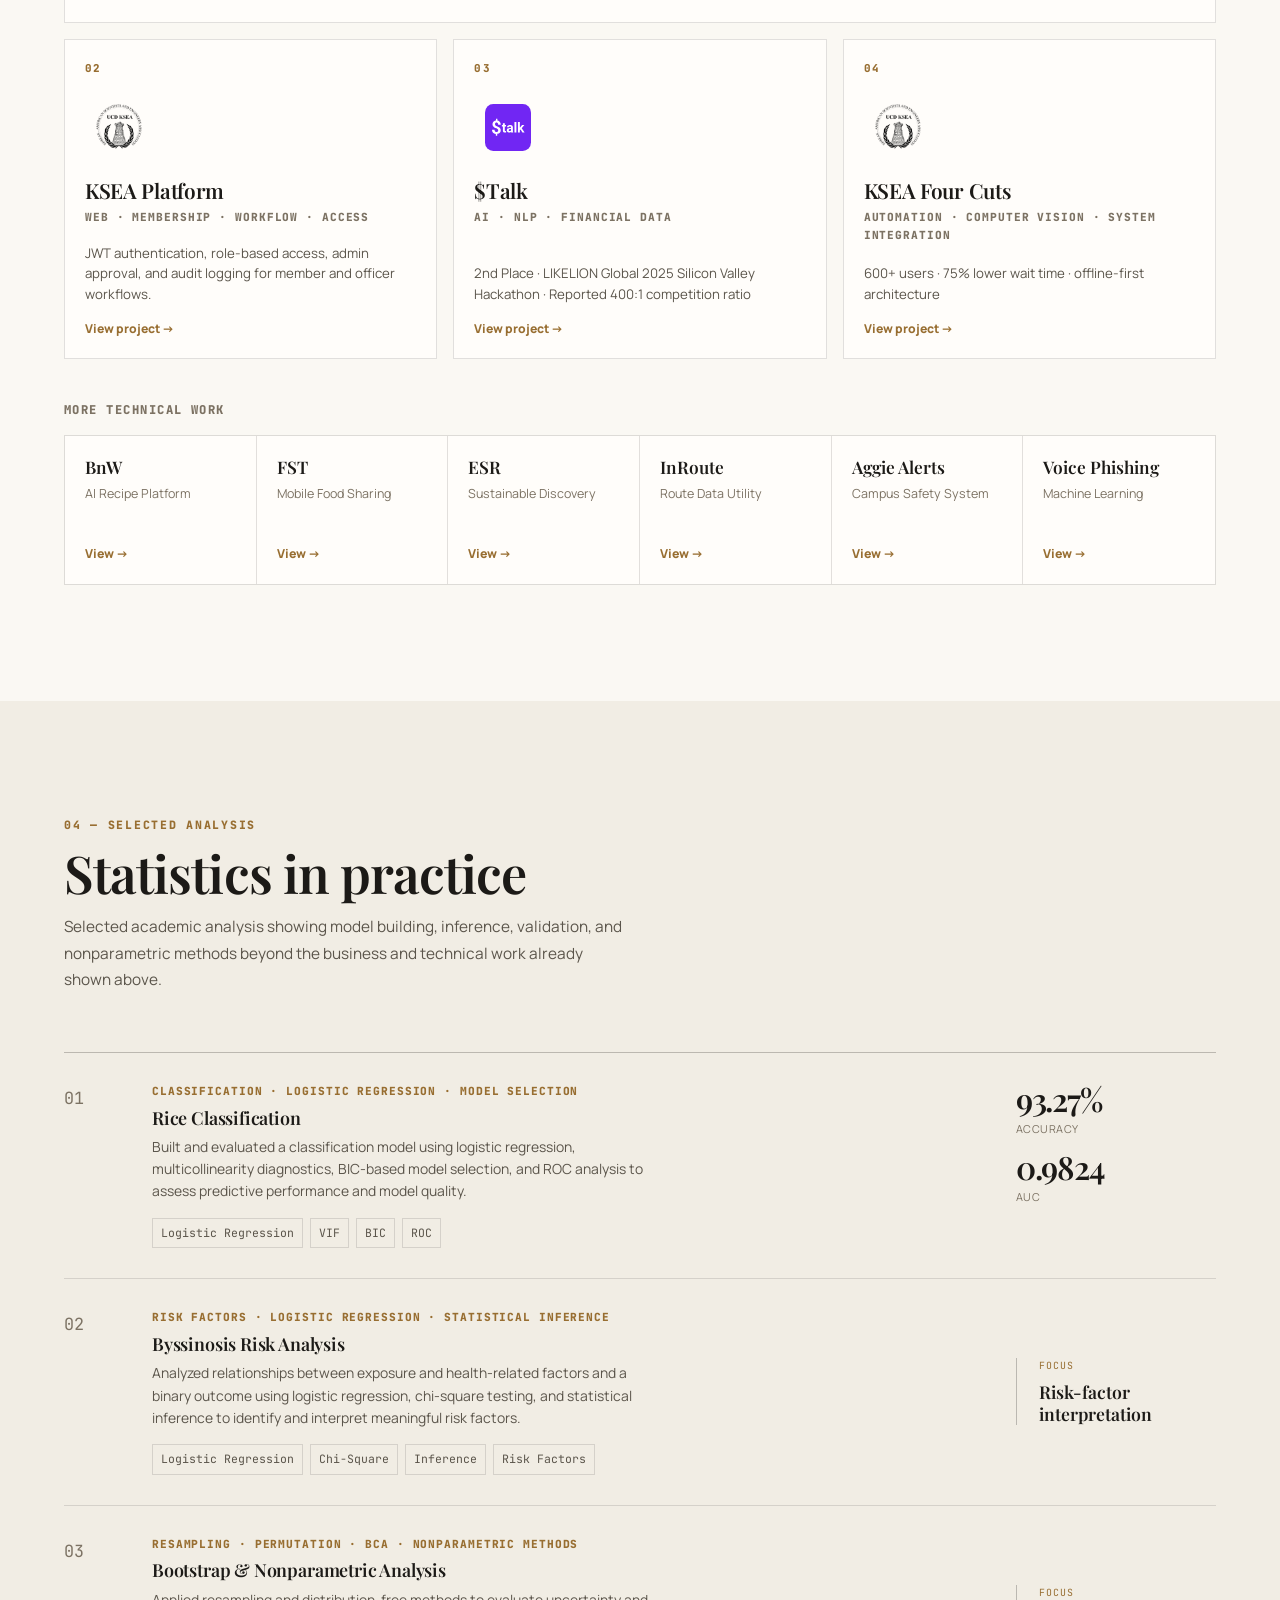
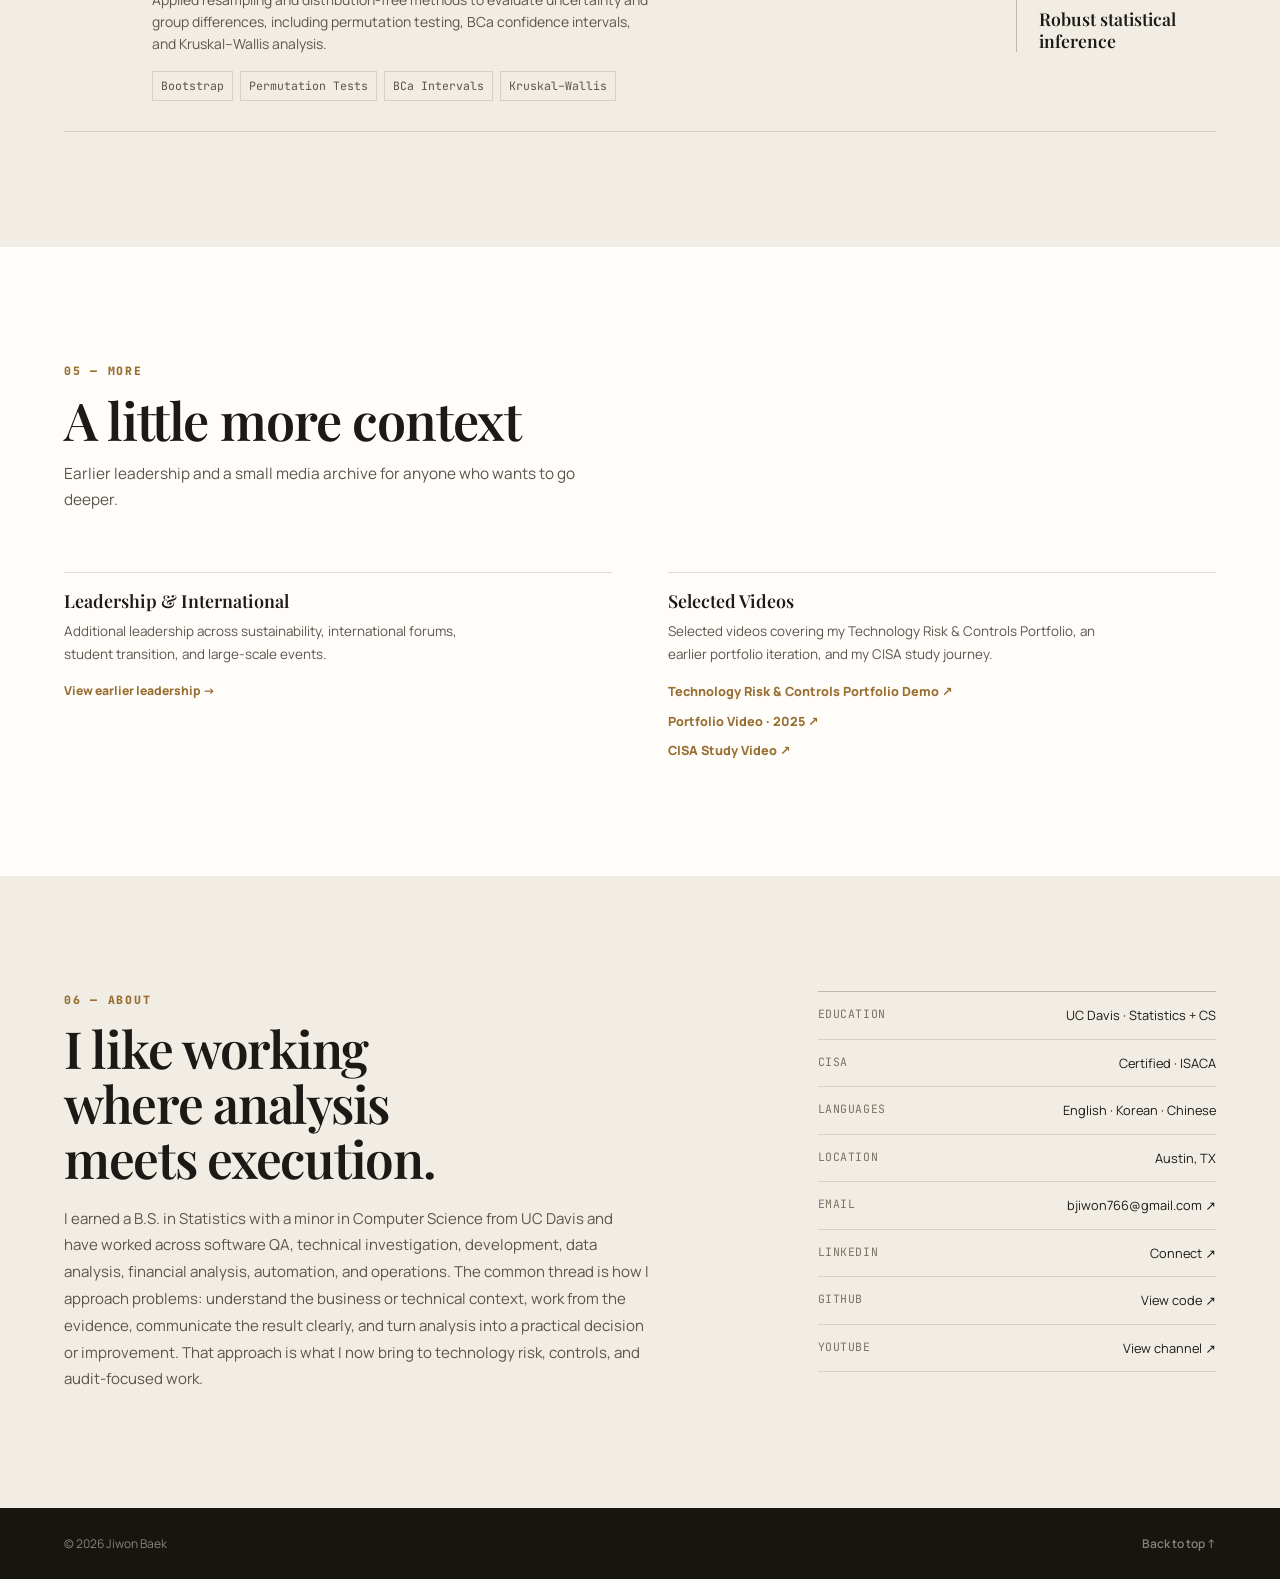
==== commit 57f4aa2a: "cisa change" ====
--- a/index.html
+++ b/index.html
@@ -4,7 +4,7 @@
   <meta charset="utf-8"/>
   <meta content="width=device-width, initial-scale=1.0" name="viewport"/>
   <title>Jiwon Baek &mdash; Portfolio</title>
-  <meta content="Jiwon Baek — Technology Risk, IT Audit, Data & Controls. B.S. Statistics, UC Davis. Certified Information Systems Auditor (CISA). Exam score: 699/800." name="description"/>
+  <meta content="Jiwon Baek — Technology Risk, IT Audit, Data & Controls. B.S. Statistics, UC Davis. Certified Information Systems Auditor (CISA)." name="description"/>
   <meta content="#171510" name="theme-color"/>
   <meta content="Jiwon Baek &mdash; Portfolio" property="og:title"/>
   <meta content="Technology Risk · IT Audit · Data & Controls" property="og:description"/>
@@ -49,97 +49,20 @@
 .hero-actions{display:flex;gap:22px;align-items:center;margin-top:26px;flex-wrap:wrap}.text-link{font-size:.86rem;font-weight:800;letter-spacing:.02em;position:relative;padding-bottom:3px;border-bottom:1px solid var(--line-strong);transition:border-color .2s var(--ease),color .2s var(--ease)}.text-link:hover{border-color:var(--gold);color:var(--gold)}.social{display:flex;gap:16px;margin-top:20px;color:var(--faint);font-size:.8rem;font-weight:700}.social a:hover{color:var(--gold)}
 .hero-profile{display:grid;gap:22px}.hero-meta-block{border-top:1px solid var(--line-strong);padding-top:16px}.hero-meta-index{font-family:var(--mono);color:var(--gold);text-transform:uppercase;font-size:.6rem;letter-spacing:.12em;margin-bottom:9px}.hero-profile .degree{font-family:var(--display);font-size:1.32rem;line-height:1.28}.hero-profile .degree span{color:var(--gold)}.hero-profile p{color:var(--soft);font-size:.88rem;margin-top:9px}.hero-location{font-family:var(--mono);font-size:.62rem;text-transform:uppercase;letter-spacing:.1em;color:var(--faint);padding-top:14px;border-top:1px solid var(--line)}
 .hero-focus{border-top:1px solid var(--line);padding-top:16px;display:grid}.hero-focus-row{display:grid;grid-template-columns:26px 1fr;gap:12px;padding:10px 0;border-bottom:1px solid var(--line)}.hero-focus-row:last-child{border-bottom:0}.hero-focus-no{font-family:var(--mono);font-size:.72rem;color:var(--gold);padding-top:1px}.hero-focus-row strong{display:block;font-family:var(--display);font-size:.95rem;font-weight:600;letter-spacing:-.01em}.hero-focus-row span{display:block;font-size:.76rem;color:var(--soft);margin-top:2px;line-height:1.45}
-
-/* CISA */
-.cisa{background:var(--dark);color:var(--cream);padding:0 var(--gutter)}
-
-.cisa-badge-link{
-  display:flex;
-  align-items:center;
-  justify-content:center;
-  width:110px;
-}
-
-.cisa-badge-link:hover{
-  transform:translateY(-2px);
-  opacity:.92;
-}
-.cisa-badge-img{
-  display:block;
-  width:100px;
-  height:auto;
-  object-fit:contain;
-}
-.cisa-verify{
-  display:inline-block;
-  margin-top:10px;
-  color:#c9a361;
-  font-size:.72rem;
-  font-weight:800;
-  font-family:var(--mono);
-  border-bottom:1px solid rgba(201,163,97,.35);
-  padding-bottom:2px;
-}
-.cisa-verify:hover{
-  border-color:#c9a361;
-}
-
-.cisa-main{
-  max-width:var(--max);margin:0 auto;min-height:190px;
-  display:grid;grid-template-columns:110px minmax(0,1.45fr) .48fr .62fr auto;
-  gap:30px;align-items:center
-}
-.cisa-label small{
-  display:block;color:#c9a361;font-size:.66rem;font-weight:800;
-  letter-spacing:.13em;text-transform:uppercase;margin-bottom:7px;font-family:var(--mono)
-}
-.cisa-label strong{
-  display:block;font-family:var(--display);
-  font-size:clamp(1.5rem,2.5vw,2.2rem);
-  font-weight:600;letter-spacing:-.018em;line-height:1.12
-}
-.cisa-credential-note{
-  margin-top:9px;color:rgba(245,239,228,.58);
-  font-size:.74rem;font-family:var(--mono)
-}
-.cisa-score{display:flex;align-items:baseline;gap:6px}
-.cisa-score strong{
-  font-family:var(--display);font-size:clamp(2.4rem,4vw,3.35rem);
-  line-height:.85;font-weight:600;letter-spacing:-.04em
-}
-.cisa-score span{color:rgba(245,239,228,.42);font-weight:700;font-size:.9rem}
-.cisa-meta{font-size:.74rem;color:rgba(245,239,228,.54);line-height:1.55}
-.cisa-meta strong{display:block;color:var(--cream);font-size:.82rem;font-weight:700}
-.cisa-meta span{display:block;margin-top:2px}
-.cisa-toggle{
-  border:1px solid rgba(245,239,228,.2);color:var(--cream);
-  padding:10px 14px;font-size:.74rem;font-weight:800;white-space:nowrap;
-  font-family:var(--mono);transition:border-color .2s var(--ease),color .2s var(--ease)
-}
-.cisa-toggle:hover{border-color:#c9a361;color:#c9a361}
-.cisa-details{
-  max-width:var(--max);margin:0 auto;display:grid;grid-template-rows:0fr;
-  opacity:0;padding-bottom:0;
-  transition:grid-template-rows .38s var(--ease),opacity .28s var(--ease),padding-bottom .38s var(--ease)
-}
-.cisa-details.open{grid-template-rows:1fr;opacity:1;padding-bottom:38px}
-.cisa-details>.cisa-detail-grid{
-  min-height:0;overflow:hidden;padding-top:0;border-top-color:transparent;
-  transition:padding-top .38s var(--ease),border-color .38s var(--ease);
-  display:grid;grid-template-columns:minmax(0,1fr) minmax(240px,.34fr);gap:54px
-}
-.cisa-details.open>.cisa-detail-grid{padding-top:30px;border-top:1px solid var(--dark-line)}
-.domain-list{border-top:1px solid var(--dark-line)}
-.domain-row{
-  display:grid;grid-template-columns:38px minmax(0,1fr) 64px;gap:16px;align-items:center;
-  min-height:56px;border-bottom:1px solid var(--dark-line);transition:background .2s var(--ease)
-}
-.domain-row:hover{background:rgba(245,239,228,.025)}
-.domain-rank{font-size:.62rem;font-weight:800;letter-spacing:.1em;color:#c9a361;font-family:var(--mono)}
-.domain-name{color:rgba(245,239,228,.74);font-size:.78rem;line-height:1.4}
-.domain-row strong{font-family:var(--display);font-size:1.3rem;font-weight:600;text-align:right}
-.cisa-summary strong{display:block;color:var(--cream);font-family:var(--display);font-size:1.3rem;margin-bottom:10px;font-weight:600}
-.cisa-summary p{line-height:1.65;color:rgba(245,239,228,.62);font-size:.81rem}
+.hero-credential{border-top:1px solid var(--line);padding-top:16px;display:grid;grid-template-columns:54px minmax(0,1fr);gap:14px;align-items:center}
+.hero-credential-badge{display:flex;width:50px;height:50px;align-items:center;justify-content:center;transition:transform .2s var(--ease),opacity .2s var(--ease)}
+.hero-credential-badge:hover{transform:translateY(-1px);opacity:.9}
+.hero-credential-badge img{display:block;width:48px;height:auto;object-fit:contain}
+.hero-credential-kicker{font-family:var(--mono);color:var(--gold)!important;text-transform:uppercase;font-size:.6rem!important;letter-spacing:.12em;margin:0 0 4px!important}
+.hero-credential-title{font-family:var(--display);font-size:1rem!important;font-weight:600;line-height:1.25;color:var(--ink)!important;margin:0!important;letter-spacing:-.01em}
+.hero-credential-meta{margin:4px 0 0!important;color:var(--soft)!important;font-size:.73rem!important;line-height:1.4}
+.hero-credential-score{display:flex;align-items:baseline;gap:6px;margin-top:7px}
+.hero-credential-score span{font-family:var(--mono);font-size:.6rem;text-transform:uppercase;letter-spacing:.08em;color:var(--faint);margin-right:4px}
+.hero-credential-score strong{font-family:var(--display);font-size:1.45rem;font-weight:600;color:var(--ink);line-height:1}
+.hero-credential-score em{font-style:normal;font-size:.72rem;color:var(--faint)}
+.hero-credential-verify{display:inline-block;margin-top:5px;color:var(--gold);font-size:.68rem;font-weight:800;border-bottom:1px solid rgba(152,110,49,.3);padding-bottom:1px}
+.hero-credential-verify:hover{border-color:var(--gold)}
+
 
 /* Experience */
 .experience{background:var(--paper)}.exp-list{border-top:1px solid var(--line-strong)}.exp-item{position:relative;display:grid;grid-template-columns:62px 220px minmax(0,1fr);gap:25px;padding:32px 0;border-bottom:1px solid var(--line);transition:background .22s var(--ease)}.exp-item:first-child{padding-top:36px}.exp-item-progress{position:absolute;z-index:3;top:-1px;left:0;right:0;height:2px;background:var(--line);overflow:hidden;pointer-events:none}.exp-item-progress span{display:block;width:0!important;height:100%;background:var(--gold);transform-origin:left center;transition:width .6s var(--ease)}.exp-item-progress.is-visible span{width:var(--exp-step-target)!important}.exp-item.active-experience{background:linear-gradient(90deg,rgba(152,110,49,.03),transparent 42%)}.exp-item.active-experience .exp-index{color:var(--gold)}.exp-item.active-experience .exp-org{color:var(--ink)}.exp-index{font-family:var(--mono);font-size:1.05rem;color:var(--faint);padding-top:2px}.exp-org{font-family:var(--display);font-size:1.06rem;font-weight:600;letter-spacing:-.01em}.exp-role{font-size:.87rem;color:var(--soft);margin-top:4px}.exp-meta{font-size:.72rem;color:var(--faint);margin-top:7px;line-height:1.5;font-family:var(--mono)}.bullets{display:grid;gap:9px}.bullets li{position:relative;padding-left:14px;color:var(--soft);font-size:.85rem;line-height:1.62;max-width:78ch}.bullets li::before{content:"";position:absolute;left:0;top:.68em;width:5px;height:1px;background:var(--gold)}.tags{display:flex;flex-wrap:wrap;gap:7px;row-gap:8px;margin-top:16px}.tags span{font-size:.74rem;color:var(--soft);border:1px solid var(--line);padding:5px 9px;font-family:var(--mono);transition:border-color .2s var(--ease)}.exp-item:hover .tags span{border-color:rgba(152,110,49,.24)}
@@ -198,31 +121,14 @@
 .modal{position:fixed;inset:0;z-index:220;display:grid;place-items:center;padding:22px;opacity:0;pointer-events:none;transition:opacity .2s var(--ease)}.modal.open{opacity:1;pointer-events:auto}.modal-bg{position:absolute;inset:0;background:rgba(10,9,7,.76);backdrop-filter:blur(4px)}.modal-panel{position:relative;z-index:1;width:min(760px,100%);max-height:86vh;overflow:auto;background:var(--paper);padding:clamp(28px,5vw,50px);border:1px solid var(--line);transform:translateY(10px);opacity:0;transition:transform .28s var(--ease),opacity .22s var(--ease)}.modal.open .modal-panel{transform:none;opacity:1}.modal-close{position:absolute;right:17px;top:17px;width:35px;height:35px;border:1px solid var(--line-strong);transition:border-color .2s var(--ease),color .2s var(--ease)}.modal-close:hover{border-color:var(--gold);color:var(--gold)}.modal-kicker{font-size:.68rem;color:var(--gold);font-weight:800;text-transform:uppercase;letter-spacing:.11em;font-family:var(--mono)}.modal-title{font-size:clamp(1.9rem,4vw,2.6rem);margin-top:7px;padding-right:42px;letter-spacing:-.02em}.modal-sub{font-size:.8rem;color:var(--faint);margin-top:6px}.modal-grid{display:grid;grid-template-columns:1fr 1fr;gap:25px;margin-top:27px}.modal-block h4{font-family:var(--body);font-size:.68rem;text-transform:uppercase;letter-spacing:.11em;margin-bottom:7px;color:var(--faint)}.modal-block p,.modal-block li{font-size:.84rem;color:var(--soft)}.modal-block li{margin:5px 0;font-family:var(--mono);font-size:.78rem}.modal-full{grid-column:1/-1}.arch{padding:20px 22px;font-size:.8rem;line-height:1.8;min-height:100px;display:flex;align-items:center;font-family:var(--mono);white-space:pre-wrap;color:var(--soft);border:1px solid var(--line);border-left:2px solid var(--gold);background:linear-gradient(90deg,rgba(152,110,49,.07),transparent 72%),var(--alt)}.result-figures{display:flex;gap:34px;flex-wrap:wrap;margin-top:4px}.result-figures div strong{display:block;font-family:var(--display);font-size:1.8rem;font-weight:600;letter-spacing:-.04em}.result-figures div span{display:block;font-size:.66rem;color:var(--faint);text-transform:uppercase;letter-spacing:.05em;margin-top:4px}
 
 @media(max-width:1100px){.project-hero-main{grid-template-columns:1fr;gap:22px;align-items:start}.project-hero .project-result{max-width:68ch}.project-secondary-grid{grid-template-columns:1fr 1fr}.project-secondary:last-child{grid-column:1/-1}}
-@media(max-width:1000px){.cisa-main{grid-template-columns:170px 1fr .55fr}.cisa-label strong{font-size:1.45rem}
-  .cisa-score{grid-column:2;justify-self:start}
-  .cisa-meta{grid-column:2}
-  .cisa-toggle{grid-column:2;grid-row:auto;justify-self:start}
-}
-@media(max-width:480px){
-  .cisa-main{grid-template-columns:1fr;text-align:center}
-  .cisa-badge-link{grid-row:auto;justify-self:center}
-  .cisa-label,.cisa-score,.cisa-meta,.cisa-toggle{grid-column:1}
-  .cisa-score{justify-self:center}
-  .cisa-toggle{justify-self:center}
-}
-</style>
-
-
-<style id="cisa-final-mobile">
-@media(max-width:600px){
-  .cisa-main{grid-template-columns:1fr;text-align:center}
-  .cisa-badge-link{margin:0 auto;grid-column:1;grid-row:auto}
-  .cisa-score{justify-self:center}
-  .cisa-meta{grid-column:1;text-align:center}
-  .cisa-toggle{grid-column:1;justify-self:center}
-}
-</style>
-</head>
+@media(max-width:1000px){.project-strip{grid-template-columns:repeat(3,1fr)}.hero-grid{grid-template-columns:1fr}.cisa-main{grid-template-columns:1fr .55fr .7fr}.cisa-toggle{grid-column:1/-1;justify-self:start;margin-bottom:22px}.cisa-details>.cisa-detail-grid{grid-template-columns:1fr}.cisa-summary{border-top:1px solid var(--dark-line);padding-top:20px}.analysis-item{grid-template-columns:44px minmax(0,1fr)}.analysis-highlight,.analysis-note{grid-column:1/-1;margin-top:14px;margin-left:44px}.analysis-note{border-left:1px solid var(--line);padding-left:0;padding-top:14px;border-top:1px solid var(--line)}}
+@media(max-width:760px){.nav-links{display:none}.nav-toggle{display:block}.hero h1{font-size:clamp(2.6rem,11vw,3.6rem)}.exp-item{grid-template-columns:38px minmax(0,1fr);gap:10px 14px}.exp-index{grid-column:1;grid-row:1;padding-top:3px}.exp-item>.exp-index+div{grid-column:2;grid-row:1;min-width:0}.exp-item>div:last-child{grid-column:2;grid-row:2;min-width:0;margin-top:5px}.evidence-table{display:block;width:100%;overflow-x:auto;-webkit-overflow-scrolling:touch}.skill-row{grid-template-columns:32px minmax(0,1fr);gap:8px 12px}.skill-index{grid-column:1;grid-row:1}.skill-title{grid-column:2;grid-row:1}.skill-tags{grid-column:2}.domain-row{grid-template-columns:1fr 54px}.gallery-wall{display:flex;flex-direction:column;gap:14px}.project-hero{padding:24px 20px 22px}.project-hero::after{display:none}.project-hero-main{padding:18px 0 20px;gap:20px}.project-identity{gap:16px}.project-hero .project-visual{width:68px;height:68px}.project-hero .project-visual img{max-width:64px;max-height:60px}.project-hero h3{font-size:1.4rem}.project-primary-actions{width:100%;flex-direction:column;align-items:stretch}.project-primary-cta,.project-demo-cta{width:100%;margin-top:0!important}.control-summary{grid-template-columns:1fr}.control-summary>div{padding:14px 0}.control-summary>div+div{border-left:0;border-top:1px solid var(--line);padding-left:0}.project-secondary-grid{display:flex;flex-direction:column}.project-secondary{min-height:0}.project-strip{grid-template-columns:1fr 1fr}.mini{border-bottom:1px solid var(--line)}.analysis-highlight,.analysis-note{margin-left:0}.more-grid{grid-template-columns:1fr;gap:34px}.about-grid{grid-template-columns:1fr;gap:38px}.modal{padding:0;align-items:end}.modal-panel{width:100%;max-height:92vh;border-left:0;border-right:0;border-bottom:0;padding:28px 20px 34px}.modal-grid{grid-template-columns:1fr;gap:22px}.modal-full{grid-column:auto}}
+@media(max-width:640px){.evidence-table{display:block;overflow-x:auto;white-space:nowrap}}
+@media(max-width:500px){.footer-inner{flex-direction:column;align-items:flex-start}}
+@media(max-width:480px){.project-strip{grid-template-columns:1fr}}
+@media(prefers-reduced-motion:reduce){html{scroll-behavior:auto}*{transition-duration:.001ms!important;animation-duration:.001ms!important}.reveal{opacity:1;transform:none}}
+  </style>
+ </head>
  <body>
   <a class="skip-link" href="#main">Skip to content</a>
   <header class="site-nav" id="nav">
@@ -248,49 +154,39 @@
      </div>
      <div class="hero-profile reveal">
       <div class="hero-meta-block"><p class="hero-meta-index">01 / Education</p><p class="degree">B.S. in Statistics<br/><span>Minor in Computer Science</span></p><p>University of California, Davis &middot; 2025</p></div>
+       <div class="hero-credential">
+        <a class="hero-credential-badge"
+           href="https://www.credly.com/badges/4bc38aad-4848-409d-bd51-61cce8a3f4e2/public_url"
+           target="_blank"
+           rel="noopener"
+           aria-label="Verify CISA credential on Credly">
+         <img src="certified-information-systems-auditor-cisa.png" alt="CISA badge"/>
+        </a>
+        <div>
+         <p class="hero-credential-kicker">02 / Credential</p>
+         <p class="hero-credential-title">CISA · Certified Information Systems Auditor</p>
+         <p class="hero-credential-meta">ISACA · Certified October 2026</p>
+         <div class="hero-credential-score">
+          <span>Exam Score</span>
+          <strong>699</strong>
+          <em>/ 800</em>
+         </div>
+         <a class="hero-credential-verify"
+            href="https://www.credly.com/badges/4bc38aad-4848-409d-bd51-61cce8a3f4e2/public_url"
+            target="_blank"
+            rel="noopener">Verify Credential ↗</a>
+        </div>
+       </div>
       <div class="hero-focus">
-       <div class="hero-focus-row"><span class="hero-focus-no">01</span><div><strong>Technology Audit</strong><span>Evidence review, system validation, issue tracking</span></div></div>
-       <div class="hero-focus-row"><span class="hero-focus-no">02</span><div><strong>Data &amp; Analysis</strong><span>SQL, Python, Excel, analytical testing</span></div></div>
-       <div class="hero-focus-row"><span class="hero-focus-no">03</span><div><strong>Risk &amp; Controls</strong><span>ITGCs, access controls, remediation tracking</span></div></div>
+       <div class="hero-focus-row"><span class="hero-focus-no">03</span><div><strong>Technology Audit</strong><span>Evidence review, system validation, issue tracking</span></div></div>
+       <div class="hero-focus-row"><span class="hero-focus-no">04</span><div><strong>Data &amp; Analysis</strong><span>SQL, Python, Excel, analytical testing</span></div></div>
+       <div class="hero-focus-row"><span class="hero-focus-no">05</span><div><strong>Risk &amp; Controls</strong><span>ITGCs, access controls, remediation tracking</span></div></div>
       </div>
       <p class="hero-location">Austin, TX &mdash; 2026</p>
      </div>
     </div>
    </section>
-
-   <section aria-label="CISA credential and exam results" class="cisa">
-    <div class="cisa-main reveal">
-
-<a
-  class="cisa-badge-link"
-  href="https://www.credly.com/badges/4bc38aad-4848-409d-bd51-61cce8a3f4e2/public_url"
-  target="_blank"
-  rel="noopener"
-  aria-label="Verify CISA credential on Credly"
->
-  <img
-    src="certified-information-systems-auditor-cisa.png"
-    alt="Certified Information Systems Auditor (CISA) badge"
-    class="cisa-badge-img"
-  />
-</a>
-<div class="cisa-label">
-  <small>Professional Credential</small>
-  <strong>CISA · Certified Information Systems Auditor</strong>
-  <p class="cisa-credential-note">Certified by ISACA</p>
-<!-- <a class="cisa-verify"
-   href="https://www.credly.com/badges/4bc38aad-4848-409d-bd51-61cce8a3f4e2/public_url"
-   target="_blank"
-   rel="noopener">Verify Credential ↗</a> -->
-</div>
-<div class="cisa-score"><strong>699</strong><span>/ 800</span></div>
-<div class="cisa-meta"><strong>Credential</strong><span>Certified October 2026</span></div>
-<button aria-controls="cisaDetails" aria-expanded="false" class="cisa-toggle" id="cisaToggle" type="button">View domain scores ↓</button>
-</div>
-<div class="cisa-details" id="cisaDetails"><div class="cisa-detail-grid"><div aria-label="CISA domain scores" class="domain-list"><div class="domain-row"><span class="domain-rank">01</span><span class="domain-name">Governance and Management of IT</span><strong>754</strong></div><div class="domain-row"><span class="domain-rank">02</span><span class="domain-name">Information Systems Acquisition, Development, and Implementation</span><strong>726</strong></div><div class="domain-row"><span class="domain-rank">03</span><span class="domain-name">Information Systems Auditing Process</span><strong>699</strong></div><div class="domain-row"><span class="domain-rank">04</span><span class="domain-name">Information Systems Operations and Business Resilience</span><strong>690</strong></div><div class="domain-row"><span class="domain-rank">05</span><span class="domain-name">Protection of Information Assets</span><strong>662</strong></div></div><aside class="cisa-summary"><strong>Performance across all five CISA domains</strong><p>ISACA domain results are scaled scores and are shown here for additional context, not as percentages.</p></aside></div></div>
-   </section>
-
-   <section class="section experience" id="experience">
+<section class="section experience" id="experience">
     <div class="inner"><div class="section-head reveal"><p class="eyebrow">01 &mdash; Experience</p><h2>What I've done</h2><p>A mix of technical, analytical, operational, and leadership experience &mdash; ordered to show the breadth of the work.</p></div><div class="exp-list reveal">
       <article class="exp-item"><div aria-hidden="true" class="exp-item-progress" data-target="17"><span></span></div><div class="exp-index">01</div><div><p class="exp-org">LS Electric America</p><p class="exp-role">Application Engineer</p><p class="exp-meta">Jun 2026 &mdash; Present<br/>Bastrop, TX &middot; On-site</p></div><div><ul class="bullets"><li>Review technical specifications, drawings, customer requirements, and applicable standards to identify discrepancies and implementation requirements.</li><li>Translate customer requirements into technical specifications and coordinate with engineering and sales to resolve technical issues.</li></ul><div class="tags"><span>Requirements Analysis</span><span>Technical Specifications</span><span>Standards Review</span><span>Cross-functional Coordination</span></div></div></article>
       <article class="exp-item"><div aria-hidden="true" class="exp-item-progress" data-target="33"><span></span></div><div class="exp-index">02</div><div><p class="exp-org">Samsung Electronics America</p><p class="exp-role">Software QA Engineer &middot; via JND Inc.</p><p class="exp-meta">Jun 2025 &mdash; Jun 2026<br/>Plano, TX &middot; On-site</p></div><div><ul class="bullets"><li>Validated voice, messaging, network registration, SIM/eSIM, CBRS, and service recovery scenarios across multiple U.S. carrier environments, identifying software and network issues through structured testing and analysis.</li><li>Independently investigated software, modem, SIM, and network issues by analyzing packet traces and diagnostic logs, reproducing defects and identifying potential root causes across builds and test conditions.</li><li>Managed PLM tickets from initial reporting through investigation, retesting, and closure; coordinated fix verification with engineering teams and prepared recurring reports to maintain visibility into issue trends and resolution status.</li></ul><table class="evidence-table"><caption>Sample verification &amp; evidence log</caption><thead><tr><th>Test area</th><th>Method</th><th>Outcome</th></tr></thead><tbody><tr><td>Voice / Messaging</td><td>Structured carrier-scenario testing</td><td>Defects logged with repro steps, routed via PLM</td></tr><tr><td>SIM / eSIM registration</td><td>QXDM / QCAT log analysis</td><td>Potential root cause identified; fix retested against build</td></tr><tr><td>Network recovery</td><td>Wireshark packet trace review</td><td>Issue trend documented in recurring status report</td></tr></tbody></table><div class="tags"><span>System Validation</span><span>Network Analysis</span><span>Wireshark</span><span>QXDM / QCAT / ELT</span><span>PLM</span><span>SIM/eSIM</span><span>CBRS</span></div></div></article>
@@ -367,7 +263,6 @@
   const animateNumber=(el)=>{if(!el||el.dataset.counted==="1")return;const raw=el.textContent.trim(),isPercent=raw.endsWith("%"),target=parseFloat(raw.replace("%",""));if(!Number.isFinite(target))return;el.dataset.counted="1";const decimals=raw.includes(".")?raw.split(".")[1].replace("%","").length:0,duration=620,start=performance.now();el.classList.add("counting");const tick=(now)=>{const t=Math.min(1,(now-start)/duration),eased=1-Math.pow(1-t,3),value=target*eased;el.textContent=value.toFixed(decimals)+(isPercent?"%":"");if(t<1)requestAnimationFrame(tick);else{el.textContent=raw;el.classList.remove("counting")}};requestAnimationFrame(tick)};
   if(!reduce&&"IntersectionObserver" in window){const numberObserver=new IntersectionObserver((entries)=>{entries.forEach((entry)=>{if(entry.isIntersecting){animateNumber(entry.target);numberObserver.unobserve(entry.target)}})},{threshold:.55});analysisNumbers.forEach((n)=>numberObserver.observe(n))}
 
-  const cisaToggle=document.getElementById("cisaToggle"),cisaDetails=document.getElementById("cisaDetails"); cisaToggle.addEventListener("click",()=>{const open=cisaDetails.classList.toggle("open");cisaToggle.setAttribute("aria-expanded",String(open));cisaToggle.textContent=open?"Hide domain scores ↑":"View domain scores ↓"});
   document.querySelectorAll(".more-action").forEach((btn)=>{const original=btn.textContent;btn.addEventListener("click",()=>{const el=document.getElementById(btn.dataset.detail),open=el.classList.toggle("open");btn.setAttribute("aria-expanded",String(open));btn.textContent=open?"Hide details ↑":original})});
 
   const projectData={
@@ -389,5 +284,5 @@
   document.getElementById("year").textContent=new Date().getFullYear();
 });
   </script>
-</body>
+ </body>
 </html>
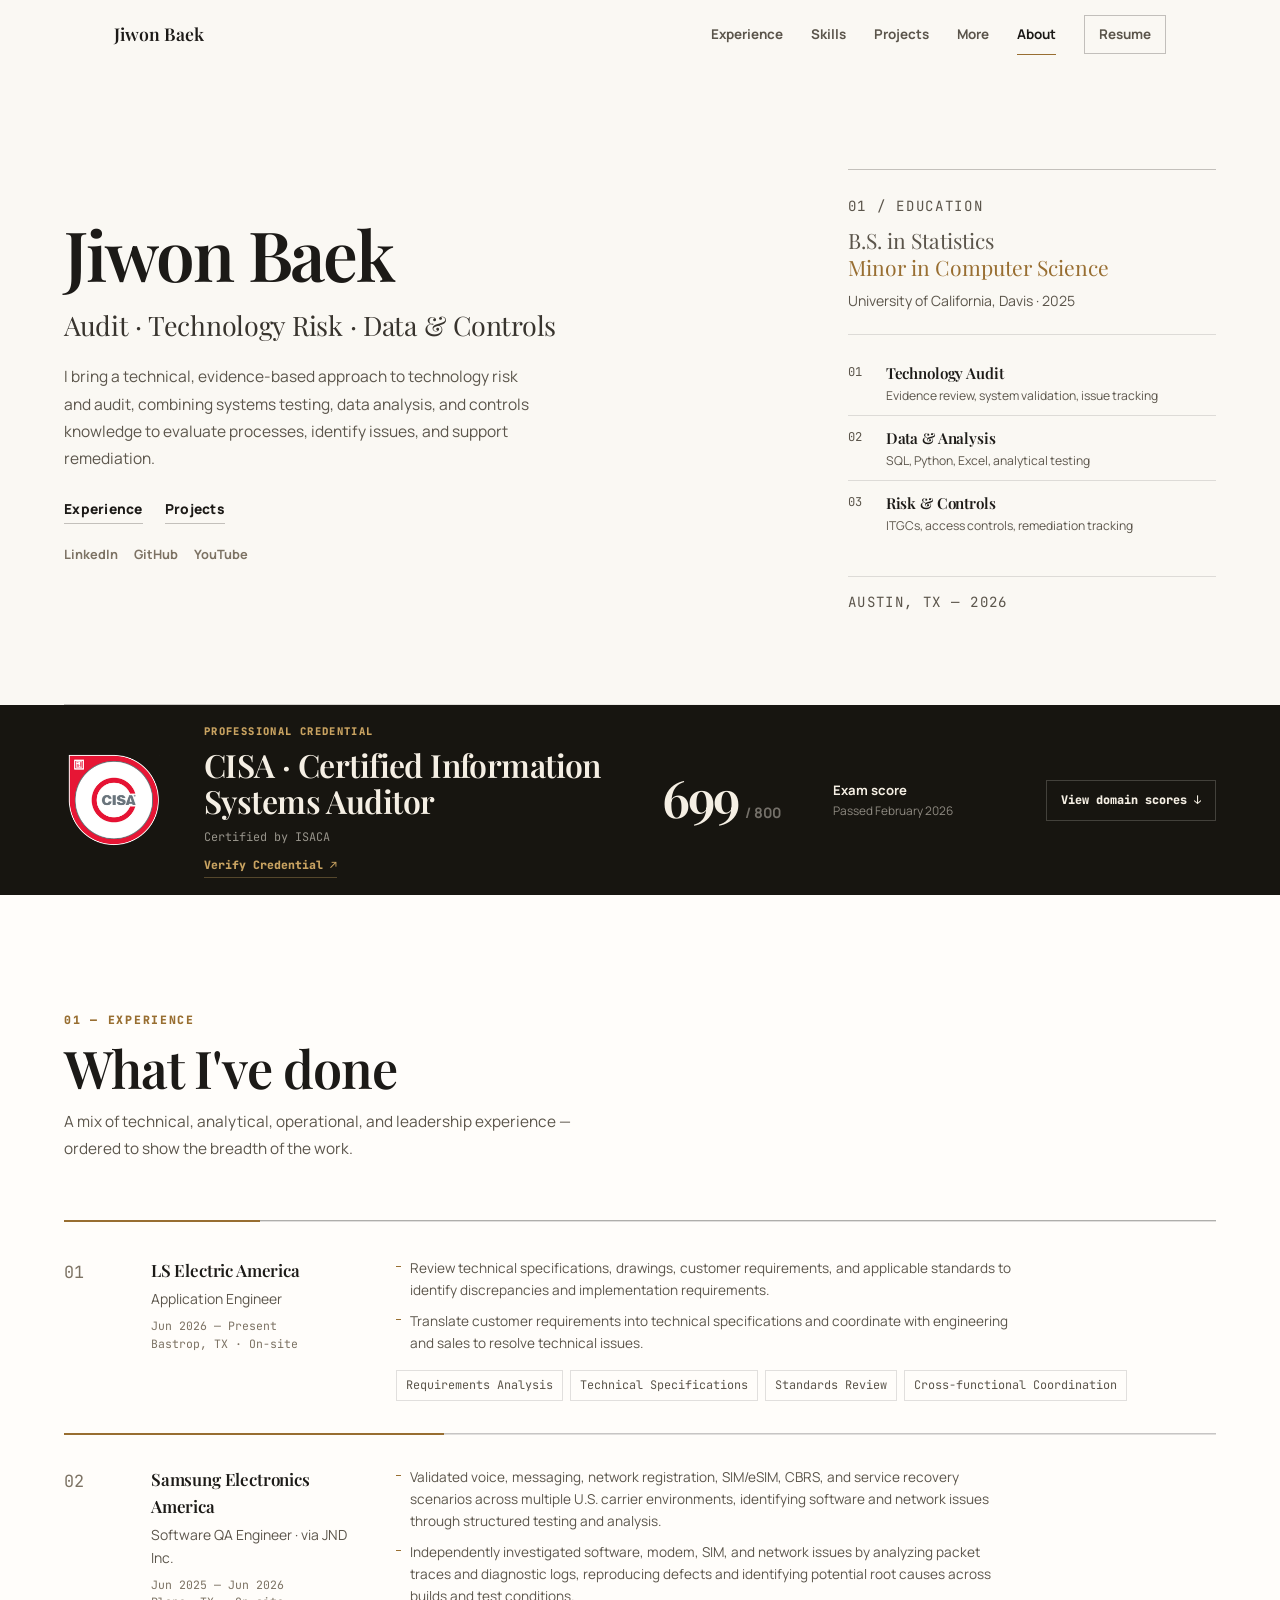
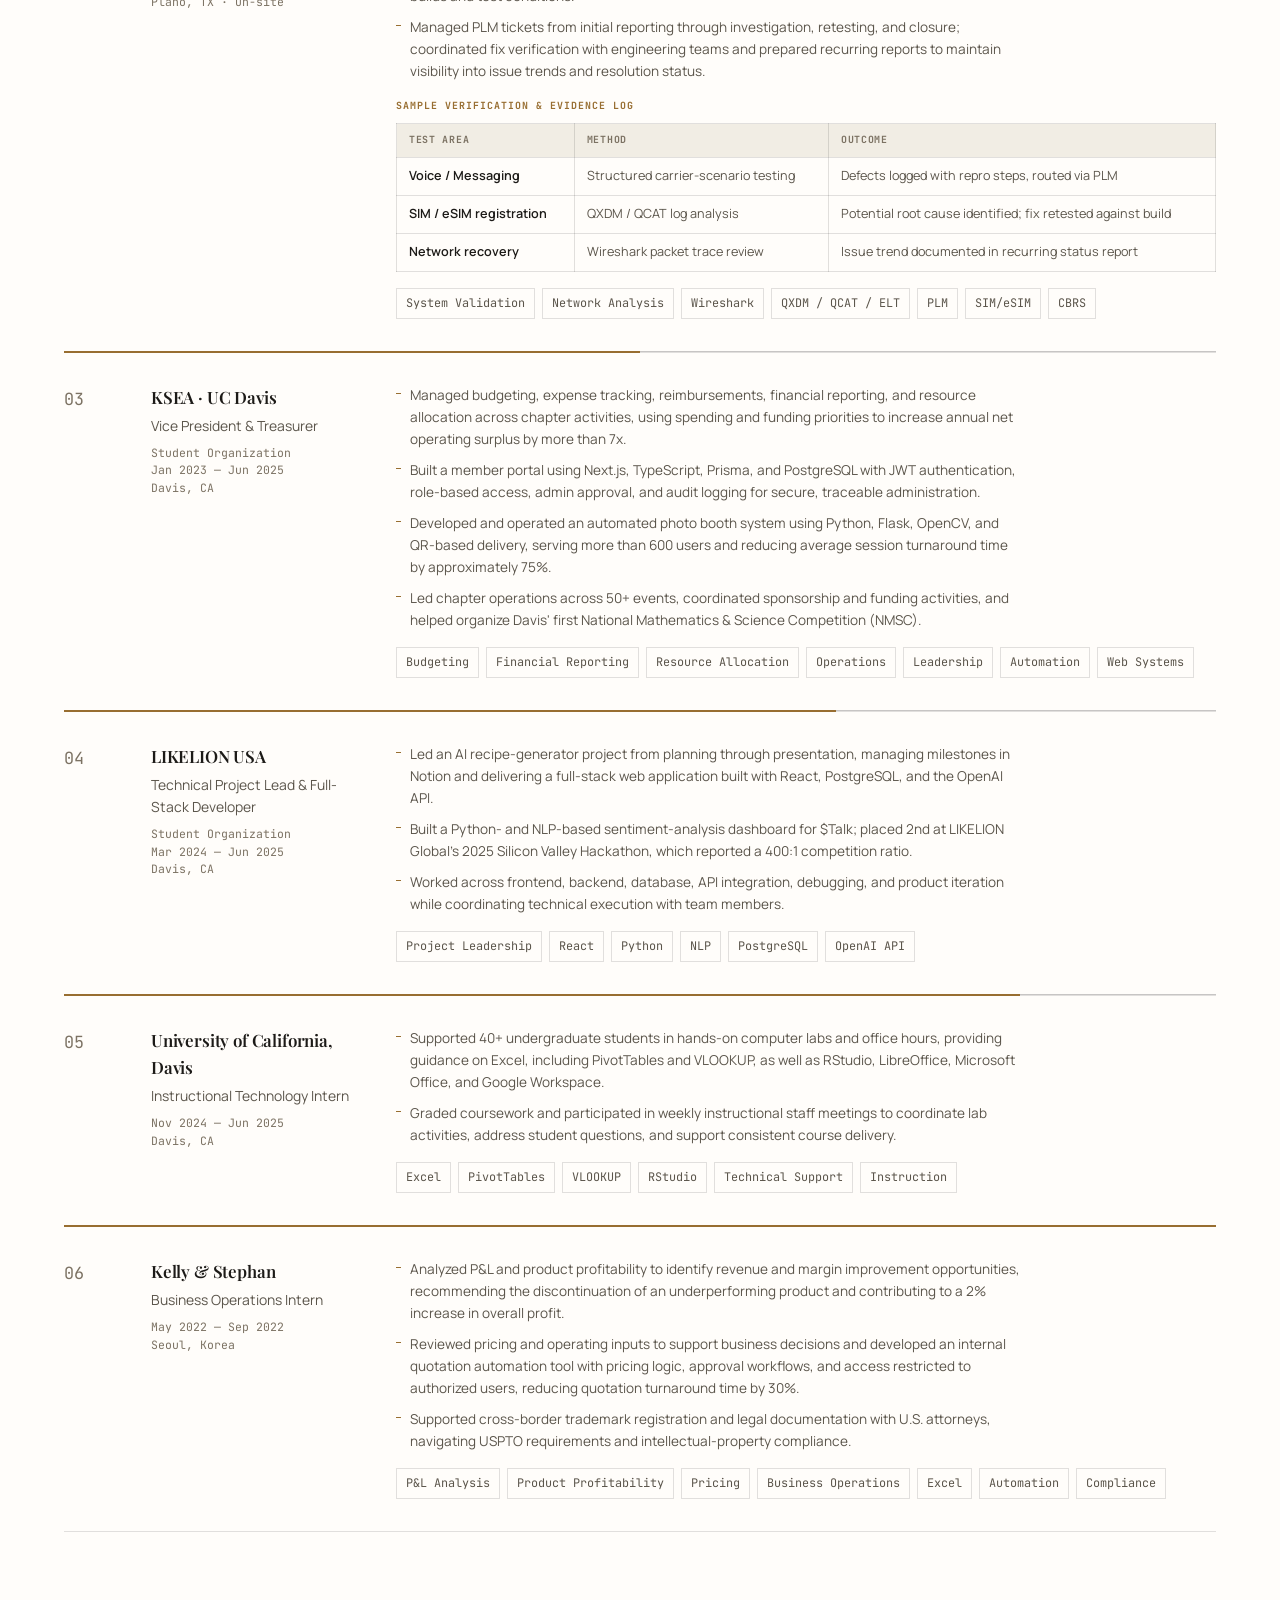
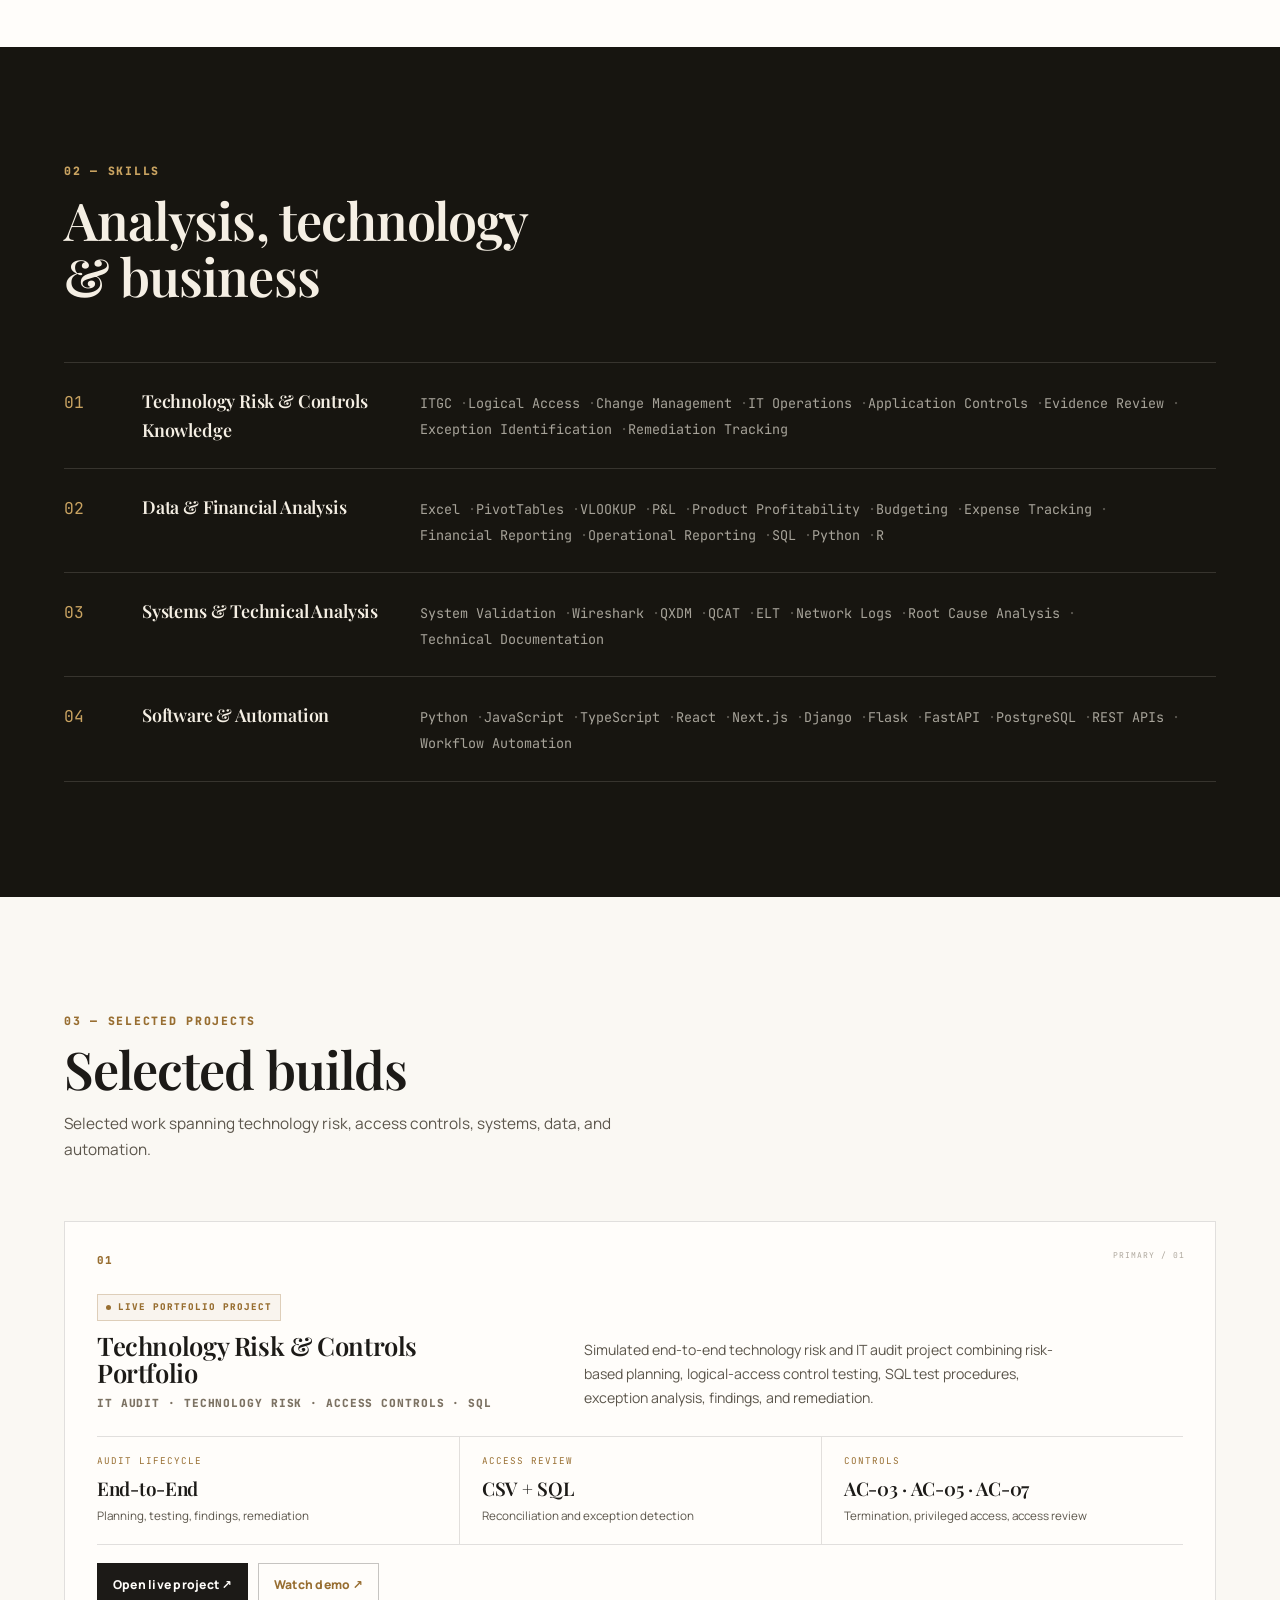
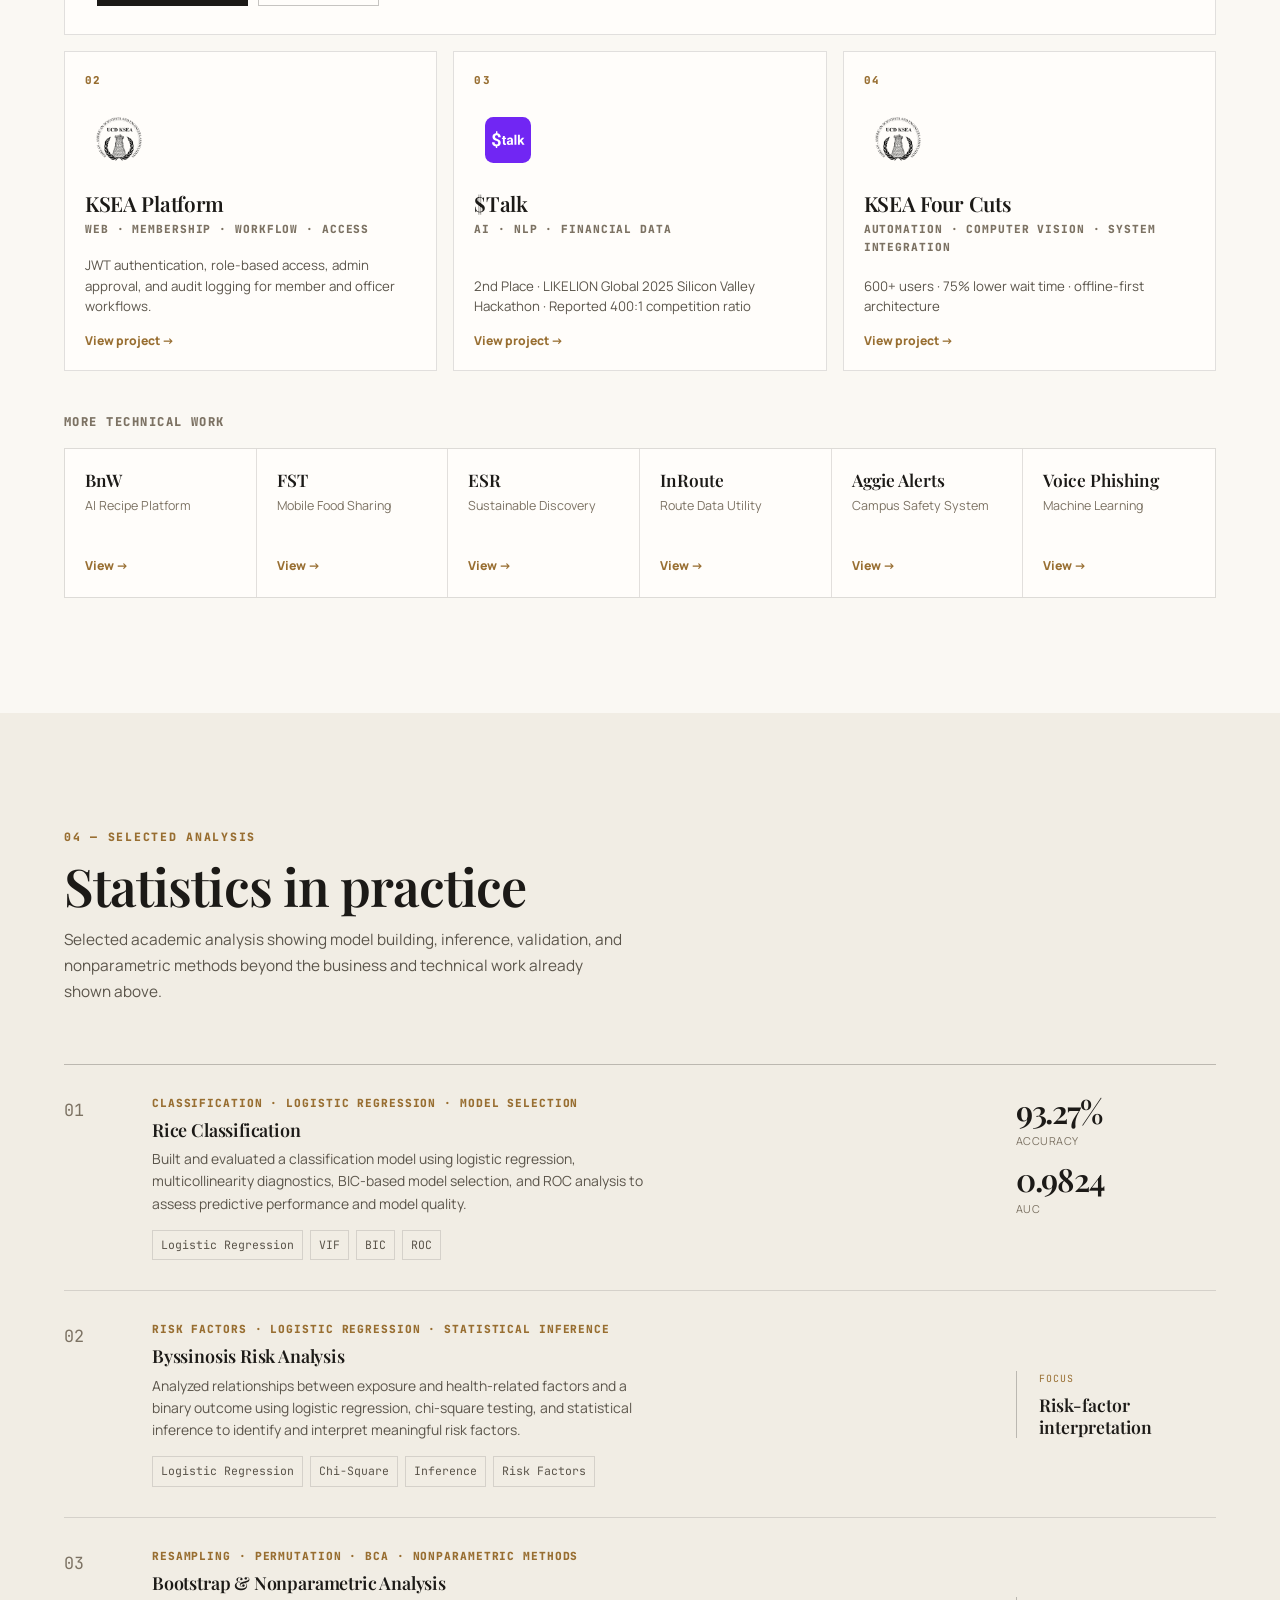
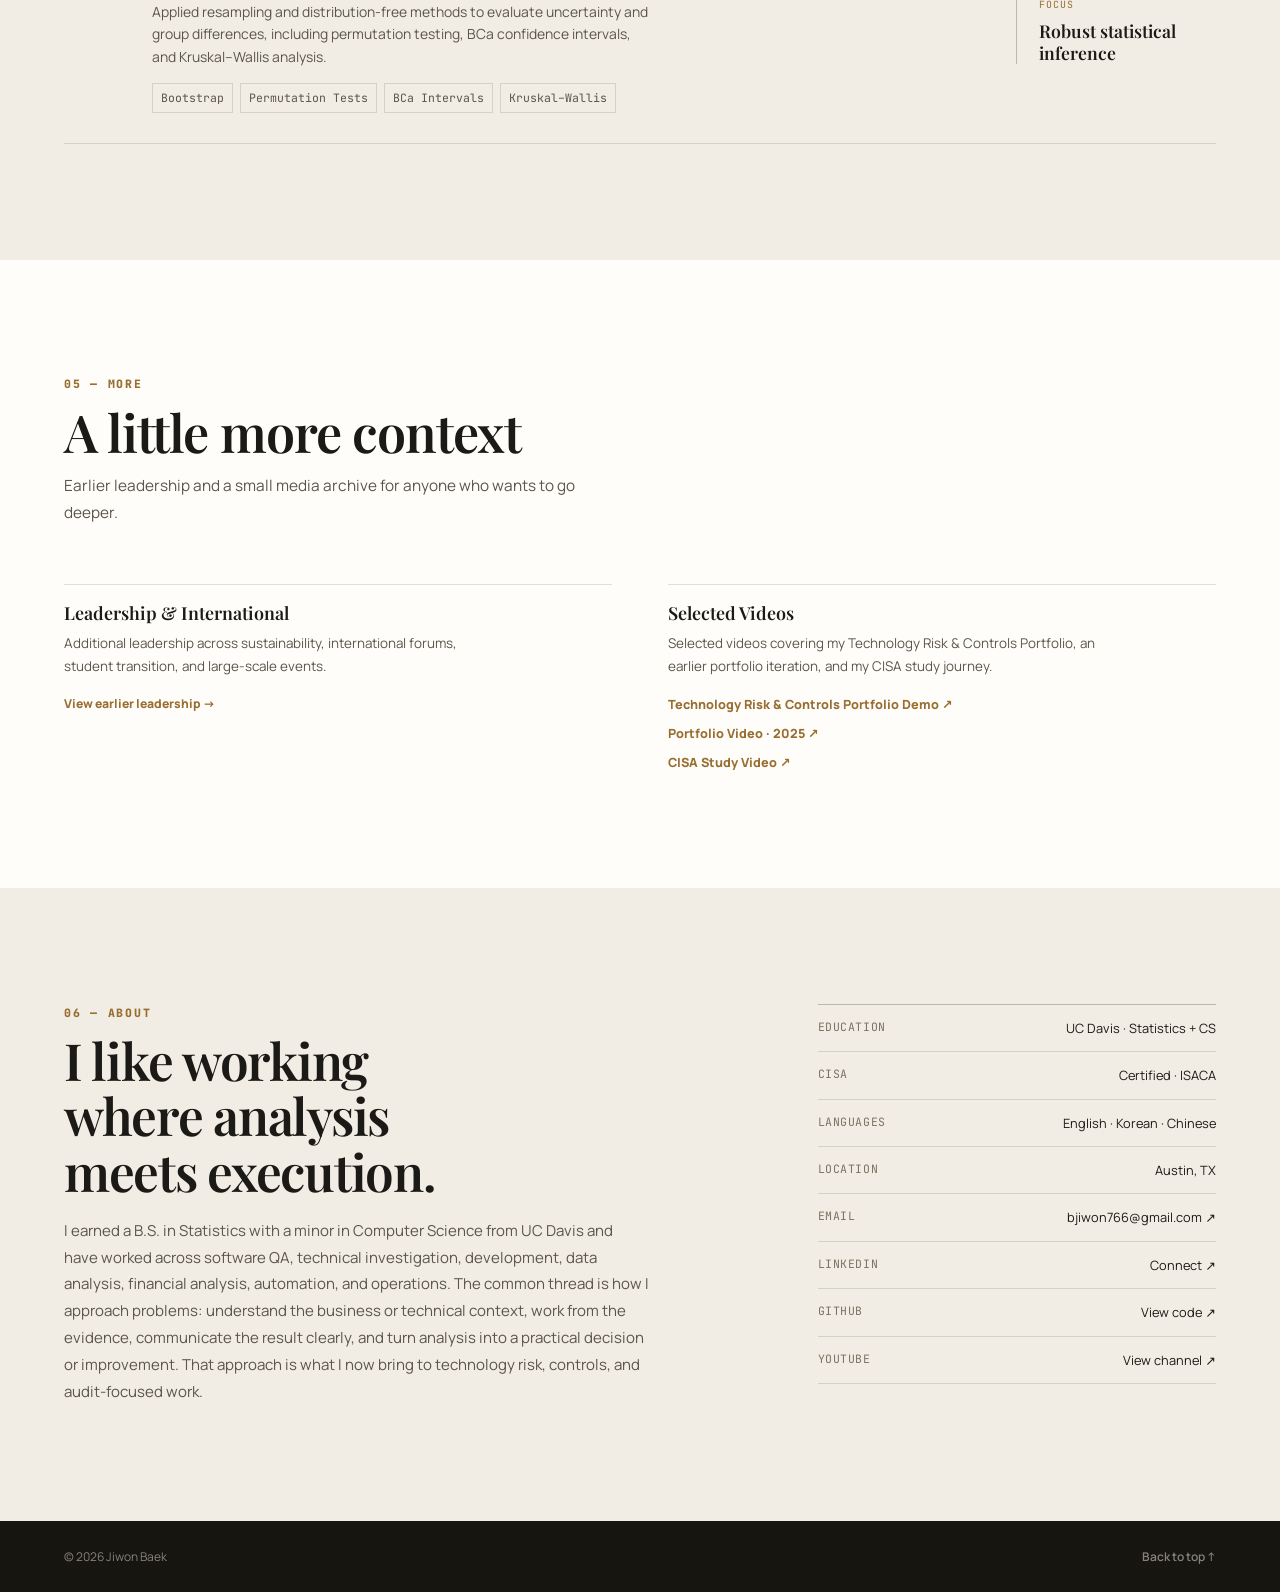
==== commit 581f69ec: "cisa change" ====
--- a/index.html
+++ b/index.html
@@ -4,7 +4,7 @@
   <meta charset="utf-8"/>
   <meta content="width=device-width, initial-scale=1.0" name="viewport"/>
   <title>Jiwon Baek &mdash; Portfolio</title>
-  <meta content="Jiwon Baek — Technology Risk, IT Audit, Data & Controls. B.S. Statistics, UC Davis. Certified Information Systems Auditor (CISA)." name="description"/>
+  <meta content="Jiwon Baek — Technology Risk, IT Audit, Data & Controls. B.S. Statistics, UC Davis. Certified Information Systems Auditor (CISA). Exam score: 699/800." name="description"/>
   <meta content="#171510" name="theme-color"/>
   <meta content="Jiwon Baek &mdash; Portfolio" property="og:title"/>
   <meta content="Technology Risk · IT Audit · Data & Controls" property="og:description"/>
@@ -49,20 +49,98 @@
 .hero-actions{display:flex;gap:22px;align-items:center;margin-top:26px;flex-wrap:wrap}.text-link{font-size:.86rem;font-weight:800;letter-spacing:.02em;position:relative;padding-bottom:3px;border-bottom:1px solid var(--line-strong);transition:border-color .2s var(--ease),color .2s var(--ease)}.text-link:hover{border-color:var(--gold);color:var(--gold)}.social{display:flex;gap:16px;margin-top:20px;color:var(--faint);font-size:.8rem;font-weight:700}.social a:hover{color:var(--gold)}
 .hero-profile{display:grid;gap:22px}.hero-meta-block{border-top:1px solid var(--line-strong);padding-top:16px}.hero-meta-index{font-family:var(--mono);color:var(--gold);text-transform:uppercase;font-size:.6rem;letter-spacing:.12em;margin-bottom:9px}.hero-profile .degree{font-family:var(--display);font-size:1.32rem;line-height:1.28}.hero-profile .degree span{color:var(--gold)}.hero-profile p{color:var(--soft);font-size:.88rem;margin-top:9px}.hero-location{font-family:var(--mono);font-size:.62rem;text-transform:uppercase;letter-spacing:.1em;color:var(--faint);padding-top:14px;border-top:1px solid var(--line)}
 .hero-focus{border-top:1px solid var(--line);padding-top:16px;display:grid}.hero-focus-row{display:grid;grid-template-columns:26px 1fr;gap:12px;padding:10px 0;border-bottom:1px solid var(--line)}.hero-focus-row:last-child{border-bottom:0}.hero-focus-no{font-family:var(--mono);font-size:.72rem;color:var(--gold);padding-top:1px}.hero-focus-row strong{display:block;font-family:var(--display);font-size:.95rem;font-weight:600;letter-spacing:-.01em}.hero-focus-row span{display:block;font-size:.76rem;color:var(--soft);margin-top:2px;line-height:1.45}
-.hero-credential{border-top:1px solid var(--line);padding-top:16px;display:grid;grid-template-columns:54px minmax(0,1fr);gap:14px;align-items:center}
-.hero-credential-badge{display:flex;width:50px;height:50px;align-items:center;justify-content:center;transition:transform .2s var(--ease),opacity .2s var(--ease)}
-.hero-credential-badge:hover{transform:translateY(-1px);opacity:.9}
-.hero-credential-badge img{display:block;width:48px;height:auto;object-fit:contain}
-.hero-credential-kicker{font-family:var(--mono);color:var(--gold)!important;text-transform:uppercase;font-size:.6rem!important;letter-spacing:.12em;margin:0 0 4px!important}
-.hero-credential-title{font-family:var(--display);font-size:1rem!important;font-weight:600;line-height:1.25;color:var(--ink)!important;margin:0!important;letter-spacing:-.01em}
-.hero-credential-meta{margin:4px 0 0!important;color:var(--soft)!important;font-size:.73rem!important;line-height:1.4}
-.hero-credential-score{display:flex;align-items:baseline;gap:6px;margin-top:7px}
-.hero-credential-score span{font-family:var(--mono);font-size:.6rem;text-transform:uppercase;letter-spacing:.08em;color:var(--faint);margin-right:4px}
-.hero-credential-score strong{font-family:var(--display);font-size:1.45rem;font-weight:600;color:var(--ink);line-height:1}
-.hero-credential-score em{font-style:normal;font-size:.72rem;color:var(--faint)}
-.hero-credential-verify{display:inline-block;margin-top:5px;color:var(--gold);font-size:.68rem;font-weight:800;border-bottom:1px solid rgba(152,110,49,.3);padding-bottom:1px}
-.hero-credential-verify:hover{border-color:var(--gold)}
-
+
+/* CISA */
+.cisa{background:var(--dark);color:var(--cream);padding:0 var(--gutter)}
+
+.cisa-badge-link{
+  display:flex;
+  align-items:center;
+  justify-content:center;
+  width:100px;
+  height:100px;
+  transition:transform .2s var(--ease),opacity .2s var(--ease);
+}
+.cisa-badge-link:hover{
+  transform:translateY(-2px);
+  opacity:.92;
+}
+.cisa-badge-img{
+  width:92px;
+  height:92px;
+  object-fit:contain;
+  display:block;
+}
+.cisa-verify{
+  display:inline-block;
+  margin-top:10px;
+  color:#c9a361;
+  font-size:.72rem;
+  font-weight:800;
+  font-family:var(--mono);
+  border-bottom:1px solid rgba(201,163,97,.35);
+  padding-bottom:2px;
+}
+.cisa-verify:hover{
+  border-color:#c9a361;
+}
+
+.cisa-main{
+  max-width:var(--max);margin:0 auto;min-height:190px;
+  display:grid;grid-template-columns:110px minmax(0,1.45fr) .48fr .62fr auto;
+  gap:30px;align-items:center
+}
+.cisa-label small{
+  display:block;color:#c9a361;font-size:.66rem;font-weight:800;
+  letter-spacing:.13em;text-transform:uppercase;margin-bottom:7px;font-family:var(--mono)
+}
+.cisa-label strong{
+  display:block;font-family:var(--display);
+  font-size:clamp(1.5rem,2.5vw,2.2rem);
+  font-weight:600;letter-spacing:-.018em;line-height:1.12
+}
+.cisa-credential-note{
+  margin-top:9px;color:rgba(245,239,228,.58);
+  font-size:.74rem;font-family:var(--mono)
+}
+.cisa-score{display:flex;align-items:baseline;gap:6px}
+.cisa-score strong{
+  font-family:var(--display);font-size:clamp(2.4rem,4vw,3.35rem);
+  line-height:.85;font-weight:600;letter-spacing:-.04em
+}
+.cisa-score span{color:rgba(245,239,228,.42);font-weight:700;font-size:.9rem}
+.cisa-meta{font-size:.74rem;color:rgba(245,239,228,.54);line-height:1.55}
+.cisa-meta strong{display:block;color:var(--cream);font-size:.82rem;font-weight:700}
+.cisa-meta span{display:block;margin-top:2px}
+.cisa-toggle{
+  border:1px solid rgba(245,239,228,.2);color:var(--cream);
+  padding:10px 14px;font-size:.74rem;font-weight:800;white-space:nowrap;
+  font-family:var(--mono);transition:border-color .2s var(--ease),color .2s var(--ease)
+}
+.cisa-toggle:hover{border-color:#c9a361;color:#c9a361}
+.cisa-details{
+  max-width:var(--max);margin:0 auto;display:grid;grid-template-rows:0fr;
+  opacity:0;padding-bottom:0;
+  transition:grid-template-rows .38s var(--ease),opacity .28s var(--ease),padding-bottom .38s var(--ease)
+}
+.cisa-details.open{grid-template-rows:1fr;opacity:1;padding-bottom:38px}
+.cisa-details>.cisa-detail-grid{
+  min-height:0;overflow:hidden;padding-top:0;border-top-color:transparent;
+  transition:padding-top .38s var(--ease),border-color .38s var(--ease);
+  display:grid;grid-template-columns:minmax(0,1fr) minmax(240px,.34fr);gap:54px
+}
+.cisa-details.open>.cisa-detail-grid{padding-top:30px;border-top:1px solid var(--dark-line)}
+.domain-list{border-top:1px solid var(--dark-line)}
+.domain-row{
+  display:grid;grid-template-columns:38px minmax(0,1fr) 64px;gap:16px;align-items:center;
+  min-height:56px;border-bottom:1px solid var(--dark-line);transition:background .2s var(--ease)
+}
+.domain-row:hover{background:rgba(245,239,228,.025)}
+.domain-rank{font-size:.62rem;font-weight:800;letter-spacing:.1em;color:#c9a361;font-family:var(--mono)}
+.domain-name{color:rgba(245,239,228,.74);font-size:.78rem;line-height:1.4}
+.domain-row strong{font-family:var(--display);font-size:1.3rem;font-weight:600;text-align:right}
+.cisa-summary strong{display:block;color:var(--cream);font-family:var(--display);font-size:1.3rem;margin-bottom:10px;font-weight:600}
+.cisa-summary p{line-height:1.65;color:rgba(245,239,228,.62);font-size:.81rem}
 
 /* Experience */
 .experience{background:var(--paper)}.exp-list{border-top:1px solid var(--line-strong)}.exp-item{position:relative;display:grid;grid-template-columns:62px 220px minmax(0,1fr);gap:25px;padding:32px 0;border-bottom:1px solid var(--line);transition:background .22s var(--ease)}.exp-item:first-child{padding-top:36px}.exp-item-progress{position:absolute;z-index:3;top:-1px;left:0;right:0;height:2px;background:var(--line);overflow:hidden;pointer-events:none}.exp-item-progress span{display:block;width:0!important;height:100%;background:var(--gold);transform-origin:left center;transition:width .6s var(--ease)}.exp-item-progress.is-visible span{width:var(--exp-step-target)!important}.exp-item.active-experience{background:linear-gradient(90deg,rgba(152,110,49,.03),transparent 42%)}.exp-item.active-experience .exp-index{color:var(--gold)}.exp-item.active-experience .exp-org{color:var(--ink)}.exp-index{font-family:var(--mono);font-size:1.05rem;color:var(--faint);padding-top:2px}.exp-org{font-family:var(--display);font-size:1.06rem;font-weight:600;letter-spacing:-.01em}.exp-role{font-size:.87rem;color:var(--soft);margin-top:4px}.exp-meta{font-size:.72rem;color:var(--faint);margin-top:7px;line-height:1.5;font-family:var(--mono)}.bullets{display:grid;gap:9px}.bullets li{position:relative;padding-left:14px;color:var(--soft);font-size:.85rem;line-height:1.62;max-width:78ch}.bullets li::before{content:"";position:absolute;left:0;top:.68em;width:5px;height:1px;background:var(--gold)}.tags{display:flex;flex-wrap:wrap;gap:7px;row-gap:8px;margin-top:16px}.tags span{font-size:.74rem;color:var(--soft);border:1px solid var(--line);padding:5px 9px;font-family:var(--mono);transition:border-color .2s var(--ease)}.exp-item:hover .tags span{border-color:rgba(152,110,49,.24)}
@@ -121,14 +199,31 @@
 .modal{position:fixed;inset:0;z-index:220;display:grid;place-items:center;padding:22px;opacity:0;pointer-events:none;transition:opacity .2s var(--ease)}.modal.open{opacity:1;pointer-events:auto}.modal-bg{position:absolute;inset:0;background:rgba(10,9,7,.76);backdrop-filter:blur(4px)}.modal-panel{position:relative;z-index:1;width:min(760px,100%);max-height:86vh;overflow:auto;background:var(--paper);padding:clamp(28px,5vw,50px);border:1px solid var(--line);transform:translateY(10px);opacity:0;transition:transform .28s var(--ease),opacity .22s var(--ease)}.modal.open .modal-panel{transform:none;opacity:1}.modal-close{position:absolute;right:17px;top:17px;width:35px;height:35px;border:1px solid var(--line-strong);transition:border-color .2s var(--ease),color .2s var(--ease)}.modal-close:hover{border-color:var(--gold);color:var(--gold)}.modal-kicker{font-size:.68rem;color:var(--gold);font-weight:800;text-transform:uppercase;letter-spacing:.11em;font-family:var(--mono)}.modal-title{font-size:clamp(1.9rem,4vw,2.6rem);margin-top:7px;padding-right:42px;letter-spacing:-.02em}.modal-sub{font-size:.8rem;color:var(--faint);margin-top:6px}.modal-grid{display:grid;grid-template-columns:1fr 1fr;gap:25px;margin-top:27px}.modal-block h4{font-family:var(--body);font-size:.68rem;text-transform:uppercase;letter-spacing:.11em;margin-bottom:7px;color:var(--faint)}.modal-block p,.modal-block li{font-size:.84rem;color:var(--soft)}.modal-block li{margin:5px 0;font-family:var(--mono);font-size:.78rem}.modal-full{grid-column:1/-1}.arch{padding:20px 22px;font-size:.8rem;line-height:1.8;min-height:100px;display:flex;align-items:center;font-family:var(--mono);white-space:pre-wrap;color:var(--soft);border:1px solid var(--line);border-left:2px solid var(--gold);background:linear-gradient(90deg,rgba(152,110,49,.07),transparent 72%),var(--alt)}.result-figures{display:flex;gap:34px;flex-wrap:wrap;margin-top:4px}.result-figures div strong{display:block;font-family:var(--display);font-size:1.8rem;font-weight:600;letter-spacing:-.04em}.result-figures div span{display:block;font-size:.66rem;color:var(--faint);text-transform:uppercase;letter-spacing:.05em;margin-top:4px}
 
 @media(max-width:1100px){.project-hero-main{grid-template-columns:1fr;gap:22px;align-items:start}.project-hero .project-result{max-width:68ch}.project-secondary-grid{grid-template-columns:1fr 1fr}.project-secondary:last-child{grid-column:1/-1}}
-@media(max-width:1000px){.project-strip{grid-template-columns:repeat(3,1fr)}.hero-grid{grid-template-columns:1fr}.cisa-main{grid-template-columns:1fr .55fr .7fr}.cisa-toggle{grid-column:1/-1;justify-self:start;margin-bottom:22px}.cisa-details>.cisa-detail-grid{grid-template-columns:1fr}.cisa-summary{border-top:1px solid var(--dark-line);padding-top:20px}.analysis-item{grid-template-columns:44px minmax(0,1fr)}.analysis-highlight,.analysis-note{grid-column:1/-1;margin-top:14px;margin-left:44px}.analysis-note{border-left:1px solid var(--line);padding-left:0;padding-top:14px;border-top:1px solid var(--line)}}
-@media(max-width:760px){.nav-links{display:none}.nav-toggle{display:block}.hero h1{font-size:clamp(2.6rem,11vw,3.6rem)}.exp-item{grid-template-columns:38px minmax(0,1fr);gap:10px 14px}.exp-index{grid-column:1;grid-row:1;padding-top:3px}.exp-item>.exp-index+div{grid-column:2;grid-row:1;min-width:0}.exp-item>div:last-child{grid-column:2;grid-row:2;min-width:0;margin-top:5px}.evidence-table{display:block;width:100%;overflow-x:auto;-webkit-overflow-scrolling:touch}.skill-row{grid-template-columns:32px minmax(0,1fr);gap:8px 12px}.skill-index{grid-column:1;grid-row:1}.skill-title{grid-column:2;grid-row:1}.skill-tags{grid-column:2}.domain-row{grid-template-columns:1fr 54px}.gallery-wall{display:flex;flex-direction:column;gap:14px}.project-hero{padding:24px 20px 22px}.project-hero::after{display:none}.project-hero-main{padding:18px 0 20px;gap:20px}.project-identity{gap:16px}.project-hero .project-visual{width:68px;height:68px}.project-hero .project-visual img{max-width:64px;max-height:60px}.project-hero h3{font-size:1.4rem}.project-primary-actions{width:100%;flex-direction:column;align-items:stretch}.project-primary-cta,.project-demo-cta{width:100%;margin-top:0!important}.control-summary{grid-template-columns:1fr}.control-summary>div{padding:14px 0}.control-summary>div+div{border-left:0;border-top:1px solid var(--line);padding-left:0}.project-secondary-grid{display:flex;flex-direction:column}.project-secondary{min-height:0}.project-strip{grid-template-columns:1fr 1fr}.mini{border-bottom:1px solid var(--line)}.analysis-highlight,.analysis-note{margin-left:0}.more-grid{grid-template-columns:1fr;gap:34px}.about-grid{grid-template-columns:1fr;gap:38px}.modal{padding:0;align-items:end}.modal-panel{width:100%;max-height:92vh;border-left:0;border-right:0;border-bottom:0;padding:28px 20px 34px}.modal-grid{grid-template-columns:1fr;gap:22px}.modal-full{grid-column:auto}}
-@media(max-width:640px){.evidence-table{display:block;overflow-x:auto;white-space:nowrap}}
-@media(max-width:500px){.footer-inner{flex-direction:column;align-items:flex-start}}
-@media(max-width:480px){.project-strip{grid-template-columns:1fr}}
-@media(prefers-reduced-motion:reduce){html{scroll-behavior:auto}*{transition-duration:.001ms!important;animation-duration:.001ms!important}.reveal{opacity:1;transform:none}}
-  </style>
- </head>
+@media(max-width:1000px){.cisa-main{grid-template-columns:170px 1fr .55fr}.cisa-label strong{font-size:1.45rem}
+  .cisa-score{grid-column:2;justify-self:start}
+  .cisa-meta{grid-column:2}
+  .cisa-toggle{grid-column:2;grid-row:auto;justify-self:start}
+}
+@media(max-width:480px){
+  .cisa-main{grid-template-columns:1fr;text-align:center}
+  .cisa-badge-link{grid-row:auto;justify-self:center}
+  .cisa-label,.cisa-score,.cisa-meta,.cisa-toggle{grid-column:1}
+  .cisa-score{justify-self:center}
+  .cisa-toggle{justify-self:center}
+}
+</style>
+
+
+<style id="cisa-final-mobile">
+@media(max-width:600px){
+  .cisa-main{grid-template-columns:1fr;text-align:center}
+  .cisa-badge-link{margin:0 auto;grid-column:1;grid-row:auto}
+  .cisa-score{justify-self:center}
+  .cisa-meta{grid-column:1;text-align:center}
+  .cisa-toggle{grid-column:1;justify-self:center}
+}
+</style>
+</head>
  <body>
   <a class="skip-link" href="#main">Skip to content</a>
   <header class="site-nav" id="nav">
@@ -154,39 +249,49 @@
      </div>
      <div class="hero-profile reveal">
       <div class="hero-meta-block"><p class="hero-meta-index">01 / Education</p><p class="degree">B.S. in Statistics<br/><span>Minor in Computer Science</span></p><p>University of California, Davis &middot; 2025</p></div>
-       <div class="hero-credential">
-        <a class="hero-credential-badge"
-           href="https://www.credly.com/badges/4bc38aad-4848-409d-bd51-61cce8a3f4e2/public_url"
-           target="_blank"
-           rel="noopener"
-           aria-label="Verify CISA credential on Credly">
-         <img src="certified-information-systems-auditor-cisa.png" alt="CISA badge"/>
-        </a>
-        <div>
-         <p class="hero-credential-kicker">02 / Credential</p>
-         <p class="hero-credential-title">CISA · Certified Information Systems Auditor</p>
-         <p class="hero-credential-meta">ISACA · Certified October 2026</p>
-         <div class="hero-credential-score">
-          <span>Exam Score</span>
-          <strong>699</strong>
-          <em>/ 800</em>
-         </div>
-         <a class="hero-credential-verify"
-            href="https://www.credly.com/badges/4bc38aad-4848-409d-bd51-61cce8a3f4e2/public_url"
-            target="_blank"
-            rel="noopener">Verify Credential ↗</a>
-        </div>
-       </div>
       <div class="hero-focus">
-       <div class="hero-focus-row"><span class="hero-focus-no">03</span><div><strong>Technology Audit</strong><span>Evidence review, system validation, issue tracking</span></div></div>
-       <div class="hero-focus-row"><span class="hero-focus-no">04</span><div><strong>Data &amp; Analysis</strong><span>SQL, Python, Excel, analytical testing</span></div></div>
-       <div class="hero-focus-row"><span class="hero-focus-no">05</span><div><strong>Risk &amp; Controls</strong><span>ITGCs, access controls, remediation tracking</span></div></div>
+       <div class="hero-focus-row"><span class="hero-focus-no">01</span><div><strong>Technology Audit</strong><span>Evidence review, system validation, issue tracking</span></div></div>
+       <div class="hero-focus-row"><span class="hero-focus-no">02</span><div><strong>Data &amp; Analysis</strong><span>SQL, Python, Excel, analytical testing</span></div></div>
+       <div class="hero-focus-row"><span class="hero-focus-no">03</span><div><strong>Risk &amp; Controls</strong><span>ITGCs, access controls, remediation tracking</span></div></div>
       </div>
       <p class="hero-location">Austin, TX &mdash; 2026</p>
      </div>
     </div>
    </section>
-<section class="section experience" id="experience">
+
+   <section aria-label="CISA credential and exam results" class="cisa">
+    <div class="cisa-main reveal">
+
+<a
+  class="cisa-badge-link"
+  href="https://www.credly.com/badges/4bc38aad-4848-409d-bd51-61cce8a3f4e2/public_url"
+  target="_blank"
+  rel="noopener"
+  aria-label="Verify CISA credential on Credly"
+>
+  <img
+    src="certified-information-systems-auditor-cisa.png"
+    alt="Certified Information Systems Auditor (CISA) badge"
+    class="cisa-badge-img"
+  />
+</a>
+<div class="cisa-label">
+  <small>Professional Credential</small>
+  <strong>CISA · Certified Information Systems Auditor</strong>
+  <p class="cisa-credential-note">Certified by ISACA</p>
+<a class="cisa-verify"
+   href="https://www.credly.com/badges/4bc38aad-4848-409d-bd51-61cce8a3f4e2/public_url"
+   target="_blank"
+   rel="noopener">Verify Credential ↗</a>
+</div>
+<div class="cisa-score"><strong>699</strong><span>/ 800</span></div>
+<div class="cisa-meta"><strong>Exam score</strong><span>Passed February 2026</span></div>
+<button aria-controls="cisaDetails" aria-expanded="false" class="cisa-toggle" id="cisaToggle" type="button">View domain scores ↓</button>
+</div>
+<div class="cisa-details" id="cisaDetails"><div class="cisa-detail-grid"><div aria-label="CISA domain scores" class="domain-list"><div class="domain-row"><span class="domain-rank">01</span><span class="domain-name">Governance and Management of IT</span><strong>754</strong></div><div class="domain-row"><span class="domain-rank">02</span><span class="domain-name">Information Systems Acquisition, Development, and Implementation</span><strong>726</strong></div><div class="domain-row"><span class="domain-rank">03</span><span class="domain-name">Information Systems Auditing Process</span><strong>699</strong></div><div class="domain-row"><span class="domain-rank">04</span><span class="domain-name">Information Systems Operations and Business Resilience</span><strong>690</strong></div><div class="domain-row"><span class="domain-rank">05</span><span class="domain-name">Protection of Information Assets</span><strong>662</strong></div></div><aside class="cisa-summary"><strong>Performance across all five CISA domains</strong><p>ISACA domain results are scaled scores and are shown here for additional context, not as percentages.</p></aside></div></div>
+   </section>
+
+   <section class="section experience" id="experience">
     <div class="inner"><div class="section-head reveal"><p class="eyebrow">01 &mdash; Experience</p><h2>What I've done</h2><p>A mix of technical, analytical, operational, and leadership experience &mdash; ordered to show the breadth of the work.</p></div><div class="exp-list reveal">
       <article class="exp-item"><div aria-hidden="true" class="exp-item-progress" data-target="17"><span></span></div><div class="exp-index">01</div><div><p class="exp-org">LS Electric America</p><p class="exp-role">Application Engineer</p><p class="exp-meta">Jun 2026 &mdash; Present<br/>Bastrop, TX &middot; On-site</p></div><div><ul class="bullets"><li>Review technical specifications, drawings, customer requirements, and applicable standards to identify discrepancies and implementation requirements.</li><li>Translate customer requirements into technical specifications and coordinate with engineering and sales to resolve technical issues.</li></ul><div class="tags"><span>Requirements Analysis</span><span>Technical Specifications</span><span>Standards Review</span><span>Cross-functional Coordination</span></div></div></article>
       <article class="exp-item"><div aria-hidden="true" class="exp-item-progress" data-target="33"><span></span></div><div class="exp-index">02</div><div><p class="exp-org">Samsung Electronics America</p><p class="exp-role">Software QA Engineer &middot; via JND Inc.</p><p class="exp-meta">Jun 2025 &mdash; Jun 2026<br/>Plano, TX &middot; On-site</p></div><div><ul class="bullets"><li>Validated voice, messaging, network registration, SIM/eSIM, CBRS, and service recovery scenarios across multiple U.S. carrier environments, identifying software and network issues through structured testing and analysis.</li><li>Independently investigated software, modem, SIM, and network issues by analyzing packet traces and diagnostic logs, reproducing defects and identifying potential root causes across builds and test conditions.</li><li>Managed PLM tickets from initial reporting through investigation, retesting, and closure; coordinated fix verification with engineering teams and prepared recurring reports to maintain visibility into issue trends and resolution status.</li></ul><table class="evidence-table"><caption>Sample verification &amp; evidence log</caption><thead><tr><th>Test area</th><th>Method</th><th>Outcome</th></tr></thead><tbody><tr><td>Voice / Messaging</td><td>Structured carrier-scenario testing</td><td>Defects logged with repro steps, routed via PLM</td></tr><tr><td>SIM / eSIM registration</td><td>QXDM / QCAT log analysis</td><td>Potential root cause identified; fix retested against build</td></tr><tr><td>Network recovery</td><td>Wireshark packet trace review</td><td>Issue trend documented in recurring status report</td></tr></tbody></table><div class="tags"><span>System Validation</span><span>Network Analysis</span><span>Wireshark</span><span>QXDM / QCAT / ELT</span><span>PLM</span><span>SIM/eSIM</span><span>CBRS</span></div></div></article>
@@ -263,6 +368,7 @@
   const animateNumber=(el)=>{if(!el||el.dataset.counted==="1")return;const raw=el.textContent.trim(),isPercent=raw.endsWith("%"),target=parseFloat(raw.replace("%",""));if(!Number.isFinite(target))return;el.dataset.counted="1";const decimals=raw.includes(".")?raw.split(".")[1].replace("%","").length:0,duration=620,start=performance.now();el.classList.add("counting");const tick=(now)=>{const t=Math.min(1,(now-start)/duration),eased=1-Math.pow(1-t,3),value=target*eased;el.textContent=value.toFixed(decimals)+(isPercent?"%":"");if(t<1)requestAnimationFrame(tick);else{el.textContent=raw;el.classList.remove("counting")}};requestAnimationFrame(tick)};
   if(!reduce&&"IntersectionObserver" in window){const numberObserver=new IntersectionObserver((entries)=>{entries.forEach((entry)=>{if(entry.isIntersecting){animateNumber(entry.target);numberObserver.unobserve(entry.target)}})},{threshold:.55});analysisNumbers.forEach((n)=>numberObserver.observe(n))}
 
+  const cisaToggle=document.getElementById("cisaToggle"),cisaDetails=document.getElementById("cisaDetails"); cisaToggle.addEventListener("click",()=>{const open=cisaDetails.classList.toggle("open");cisaToggle.setAttribute("aria-expanded",String(open));cisaToggle.textContent=open?"Hide domain scores ↑":"View domain scores ↓"});
   document.querySelectorAll(".more-action").forEach((btn)=>{const original=btn.textContent;btn.addEventListener("click",()=>{const el=document.getElementById(btn.dataset.detail),open=el.classList.toggle("open");btn.setAttribute("aria-expanded",String(open));btn.textContent=open?"Hide details ↑":original})});
 
   const projectData={
@@ -284,5 +390,5 @@
   document.getElementById("year").textContent=new Date().getFullYear();
 });
   </script>
- </body>
+</body>
 </html>
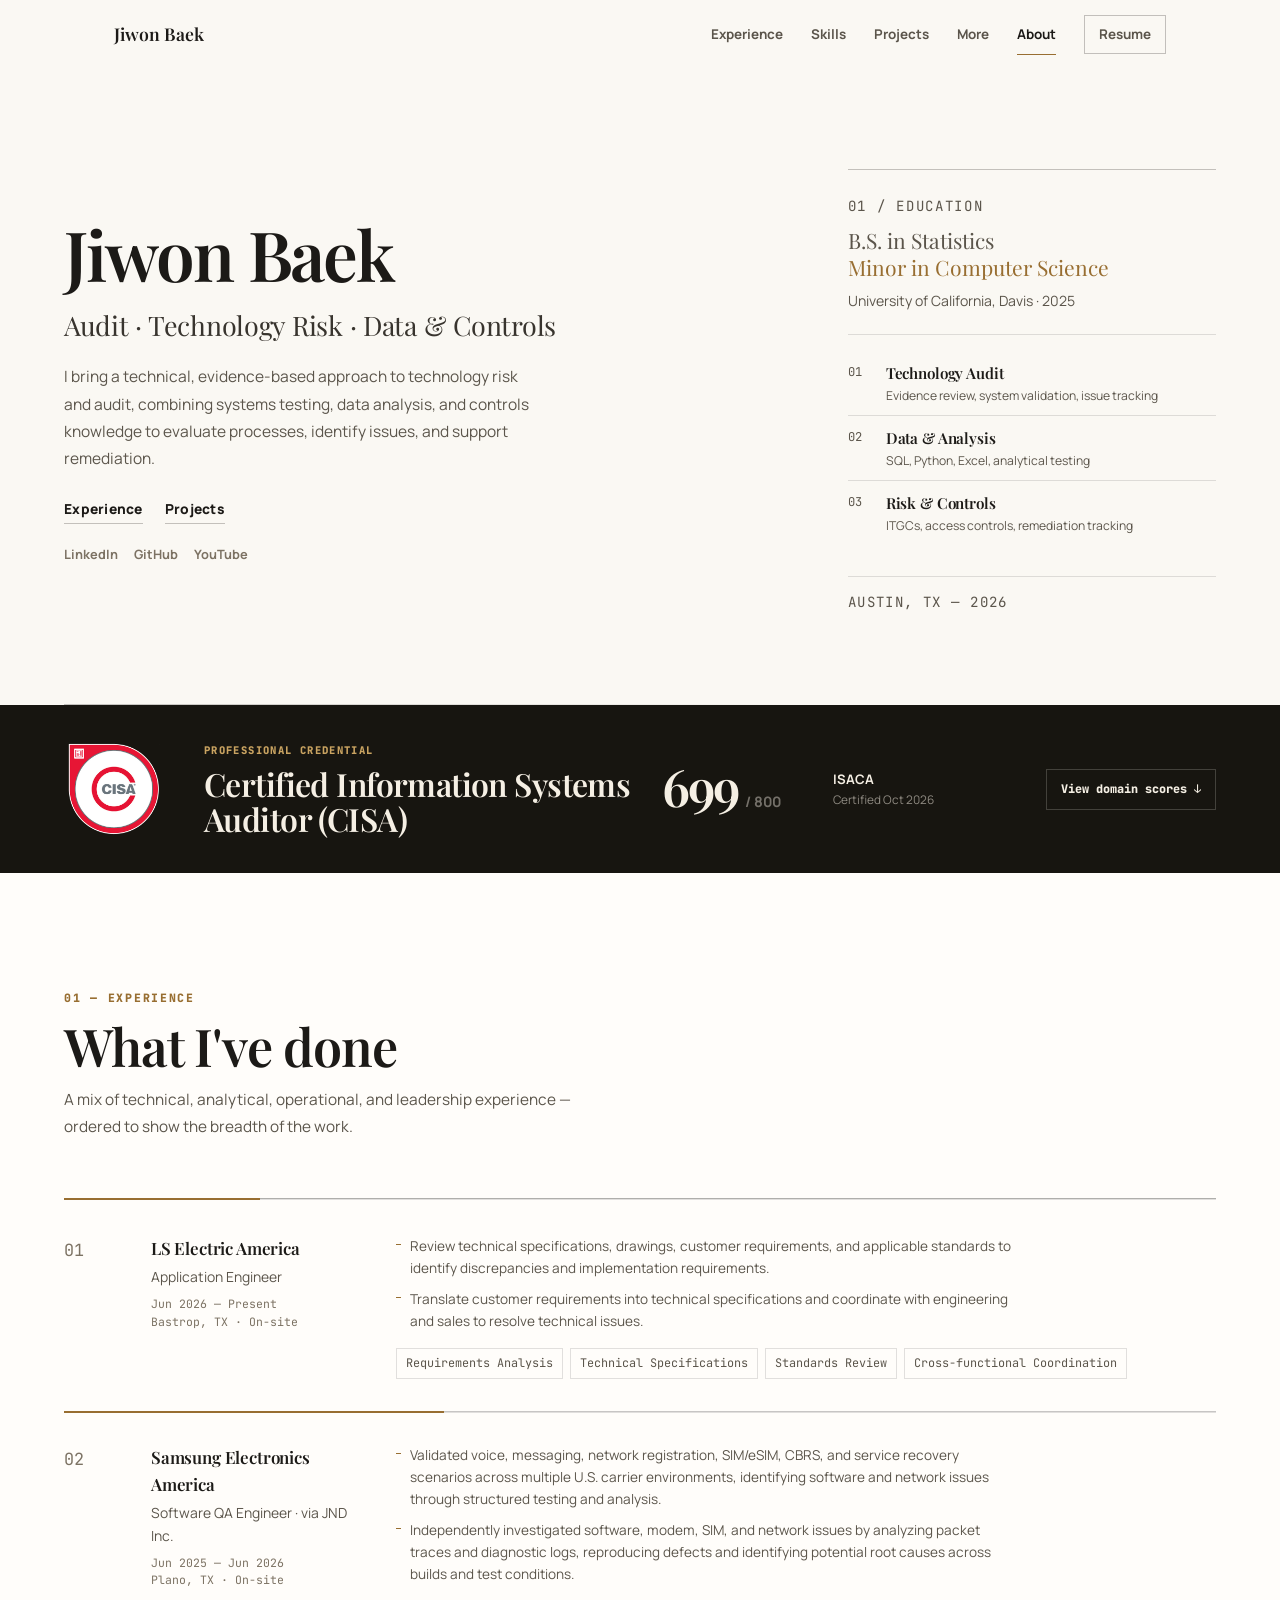
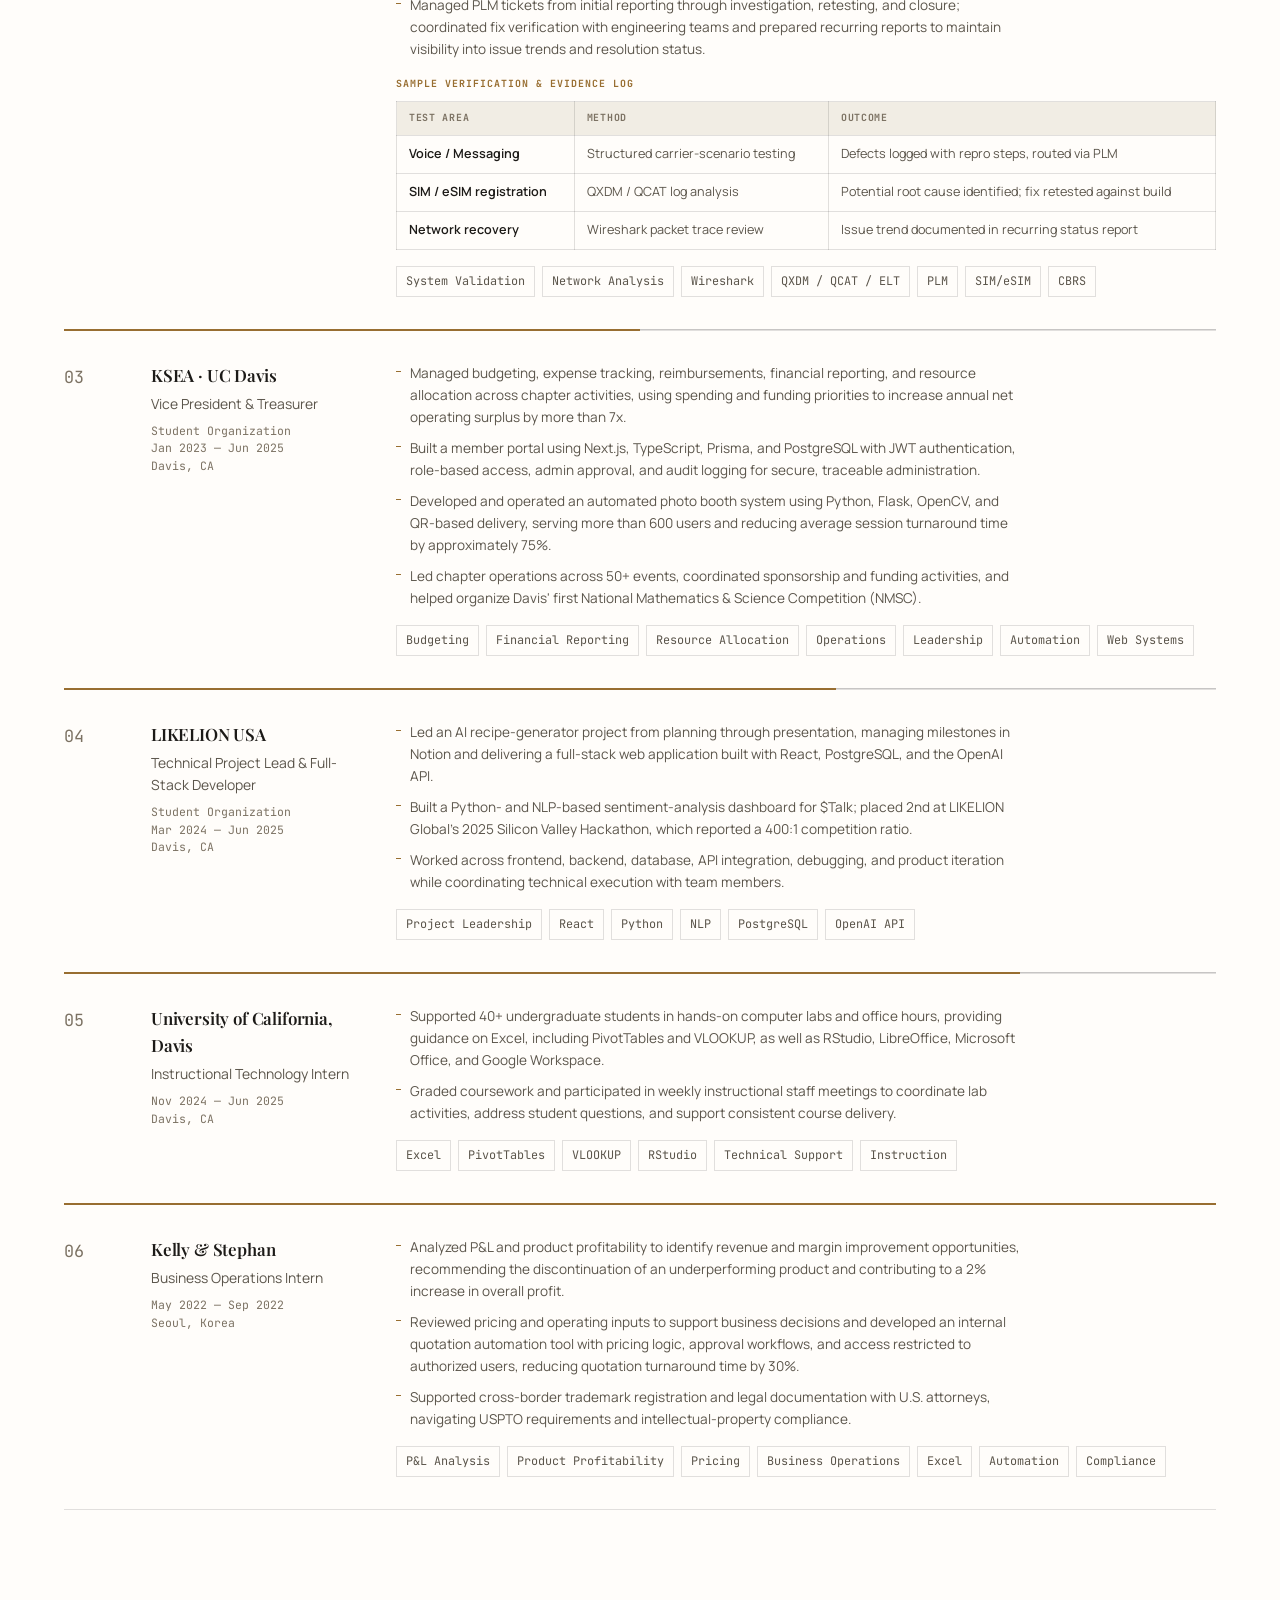
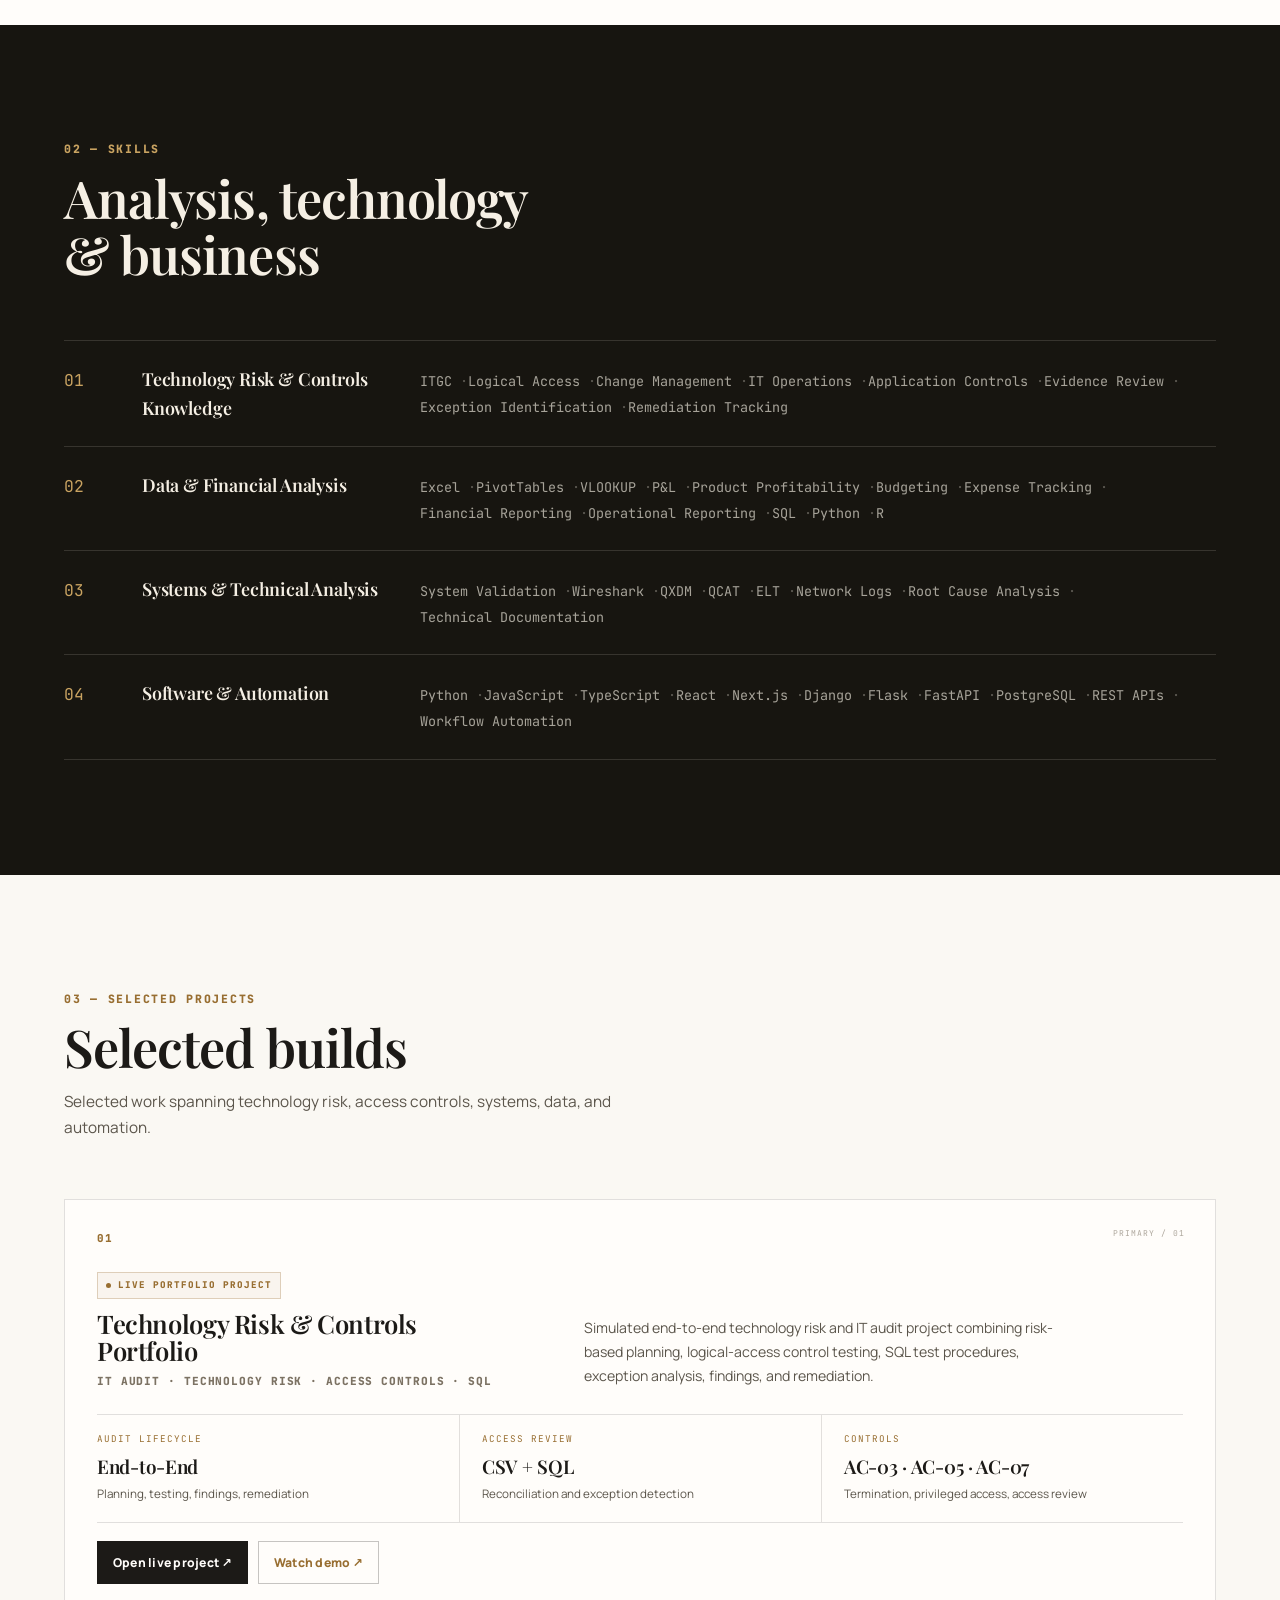
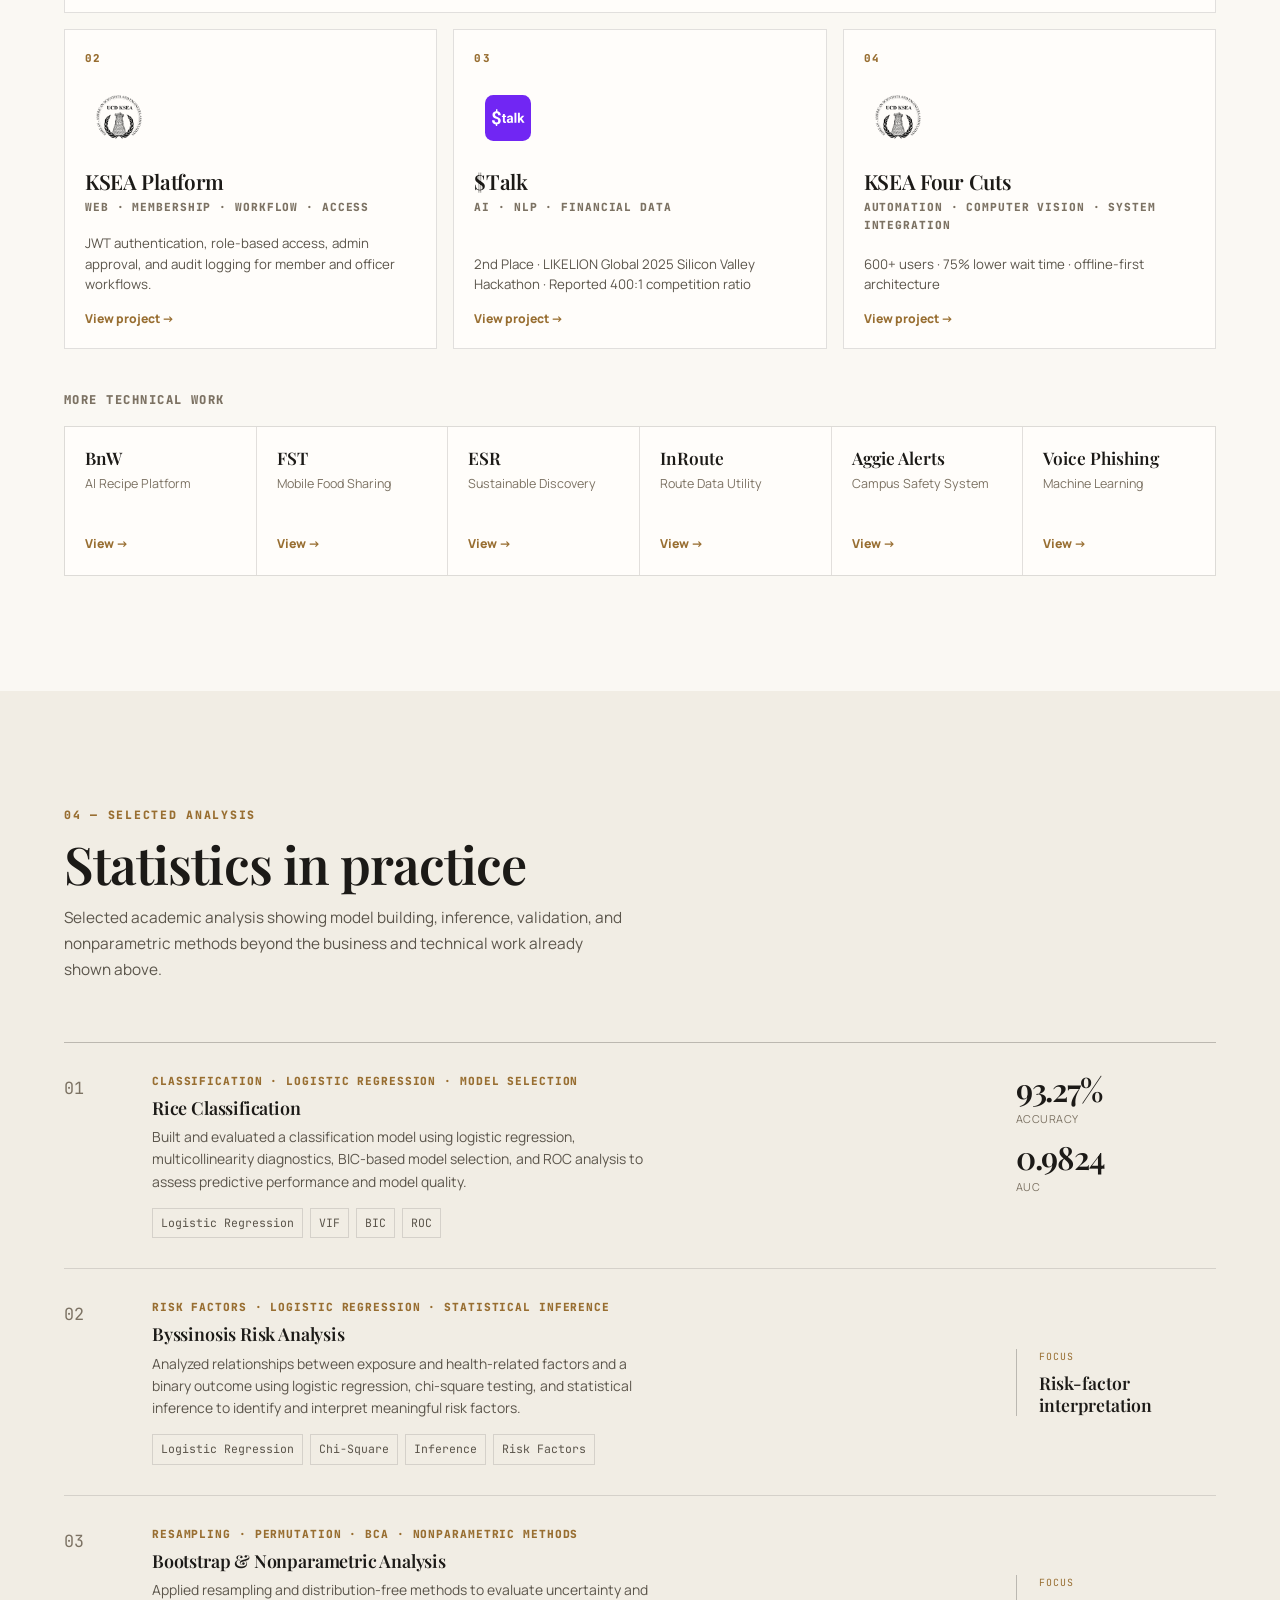
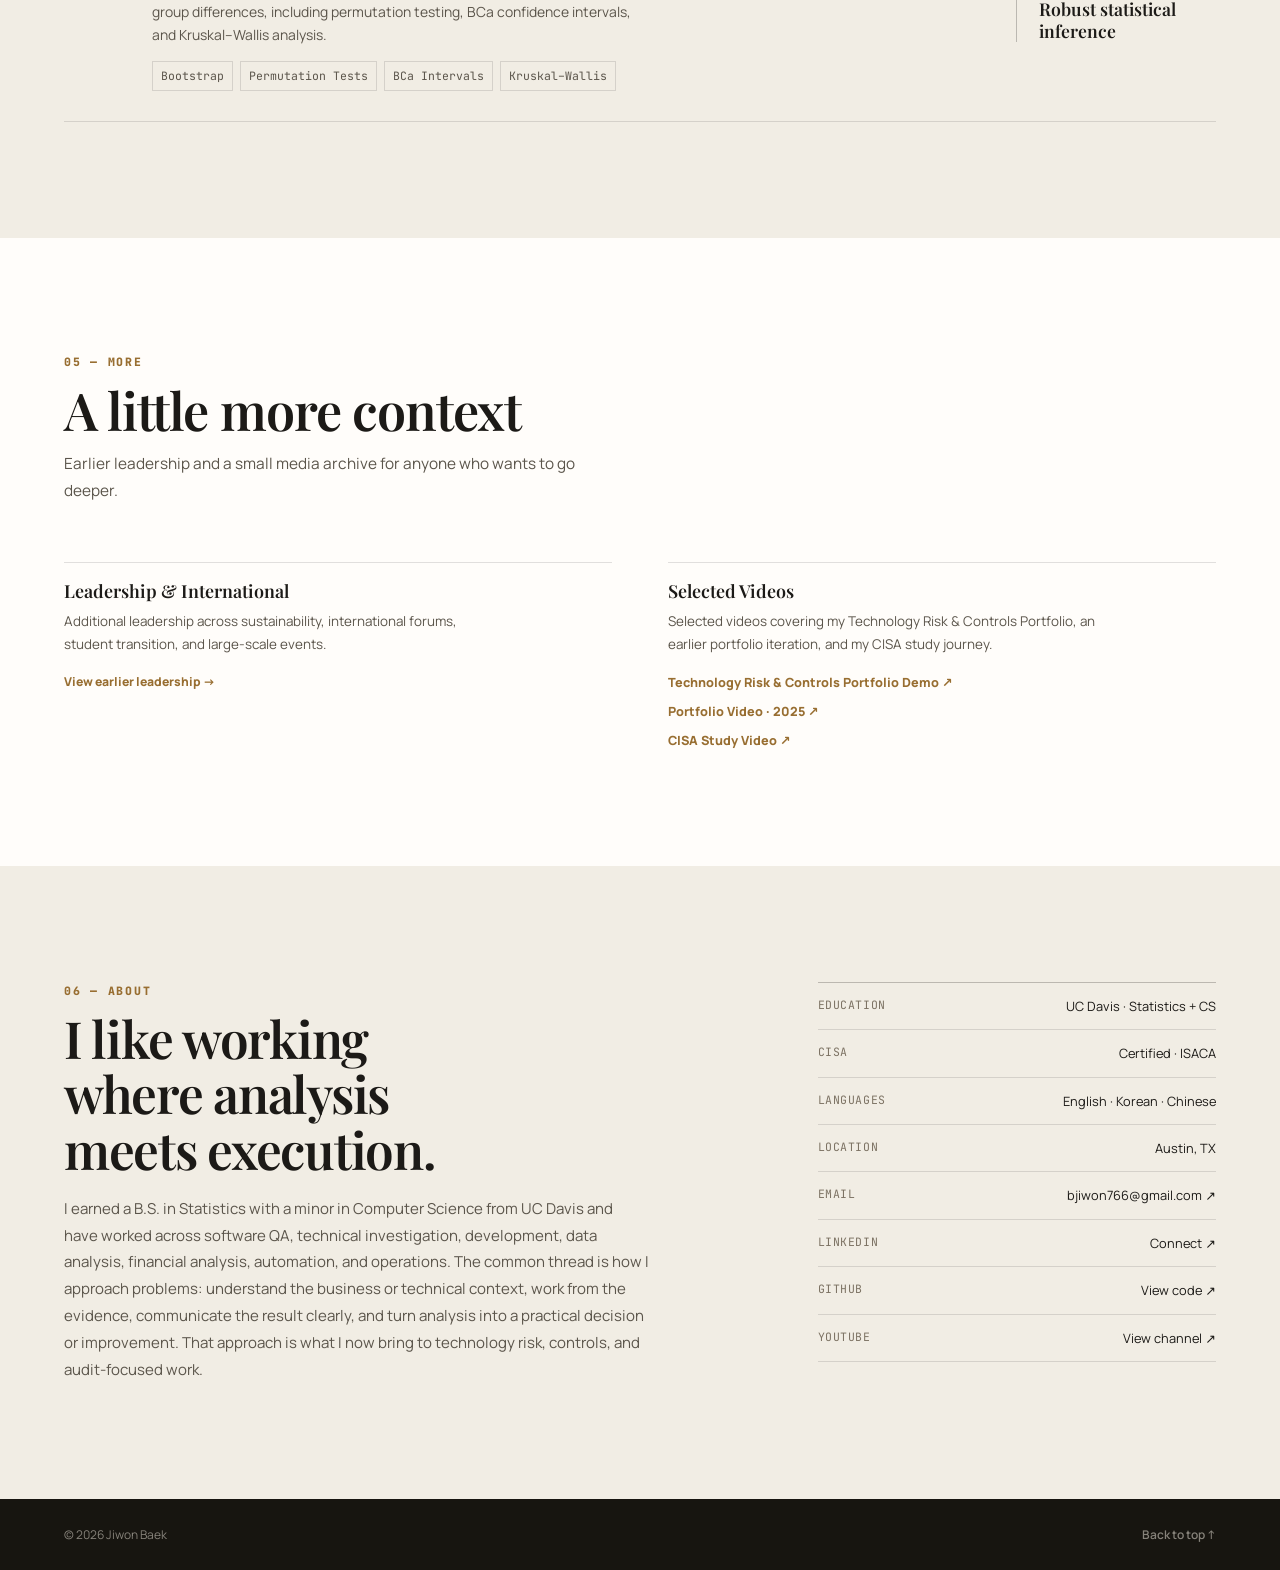
==== commit a9060bcb: "cisa change" ====
--- a/index.html
+++ b/index.html
@@ -86,7 +86,7 @@
 }
 
 .cisa-main{
-  max-width:var(--max);margin:0 auto;min-height:190px;
+  max-width:var(--max);margin:0 auto;min-height:168px;
   display:grid;grid-template-columns:110px minmax(0,1.45fr) .48fr .62fr auto;
   gap:30px;align-items:center
 }
@@ -277,15 +277,12 @@
 </a>
 <div class="cisa-label">
   <small>Professional Credential</small>
-  <strong>CISA · Certified Information Systems Auditor</strong>
-  <p class="cisa-credential-note">Certified by ISACA</p>
-<a class="cisa-verify"
-   href="https://www.credly.com/badges/4bc38aad-4848-409d-bd51-61cce8a3f4e2/public_url"
-   target="_blank"
-   rel="noopener">Verify Credential ↗</a>
+  <strong>Certified Information Systems Auditor (CISA)</strong>
+  
+
 </div>
 <div class="cisa-score"><strong>699</strong><span>/ 800</span></div>
-<div class="cisa-meta"><strong>Exam score</strong><span>Passed February 2026</span></div>
+<div class="cisa-meta"><strong>ISACA</strong><span>Certified Oct 2026</span></div>
 <button aria-controls="cisaDetails" aria-expanded="false" class="cisa-toggle" id="cisaToggle" type="button">View domain scores ↓</button>
 </div>
 <div class="cisa-details" id="cisaDetails"><div class="cisa-detail-grid"><div aria-label="CISA domain scores" class="domain-list"><div class="domain-row"><span class="domain-rank">01</span><span class="domain-name">Governance and Management of IT</span><strong>754</strong></div><div class="domain-row"><span class="domain-rank">02</span><span class="domain-name">Information Systems Acquisition, Development, and Implementation</span><strong>726</strong></div><div class="domain-row"><span class="domain-rank">03</span><span class="domain-name">Information Systems Auditing Process</span><strong>699</strong></div><div class="domain-row"><span class="domain-rank">04</span><span class="domain-name">Information Systems Operations and Business Resilience</span><strong>690</strong></div><div class="domain-row"><span class="domain-rank">05</span><span class="domain-name">Protection of Information Assets</span><strong>662</strong></div></div><aside class="cisa-summary"><strong>Performance across all five CISA domains</strong><p>ISACA domain results are scaled scores and are shown here for additional context, not as percentages.</p></aside></div></div>
